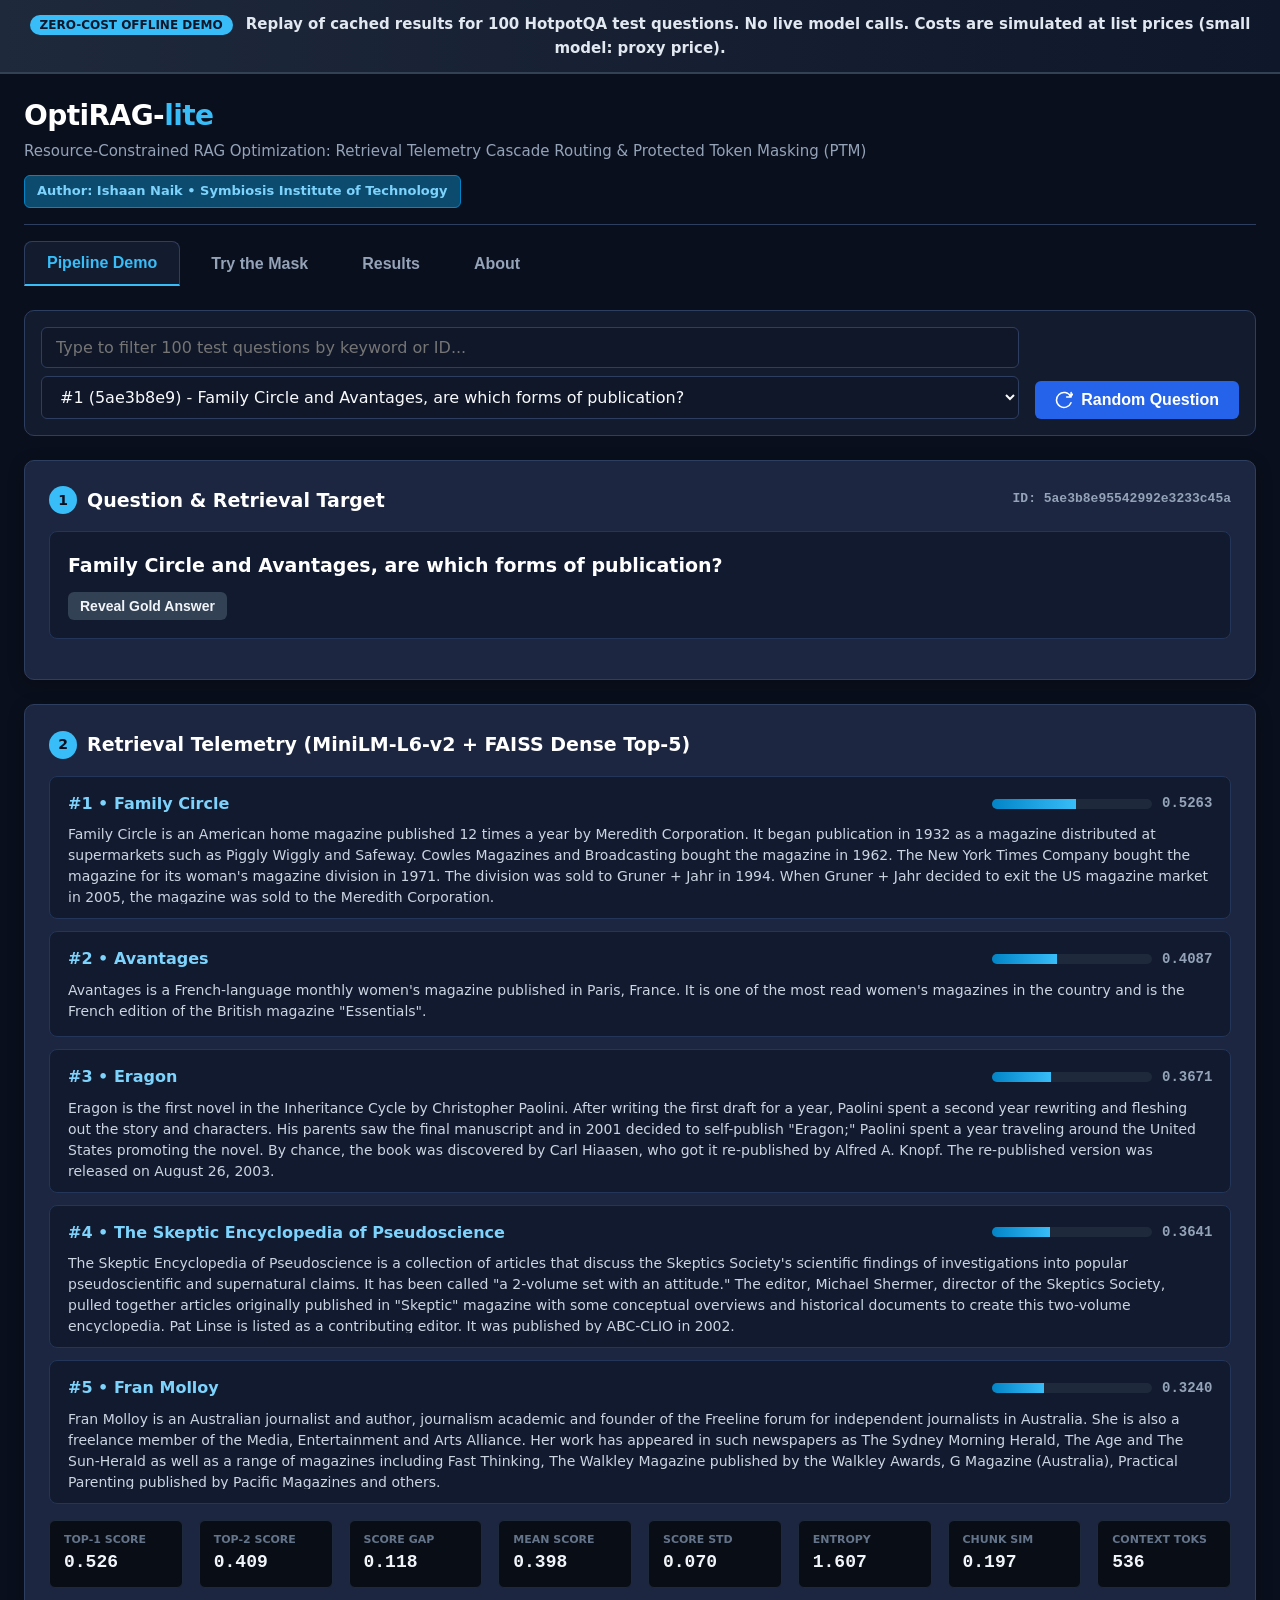
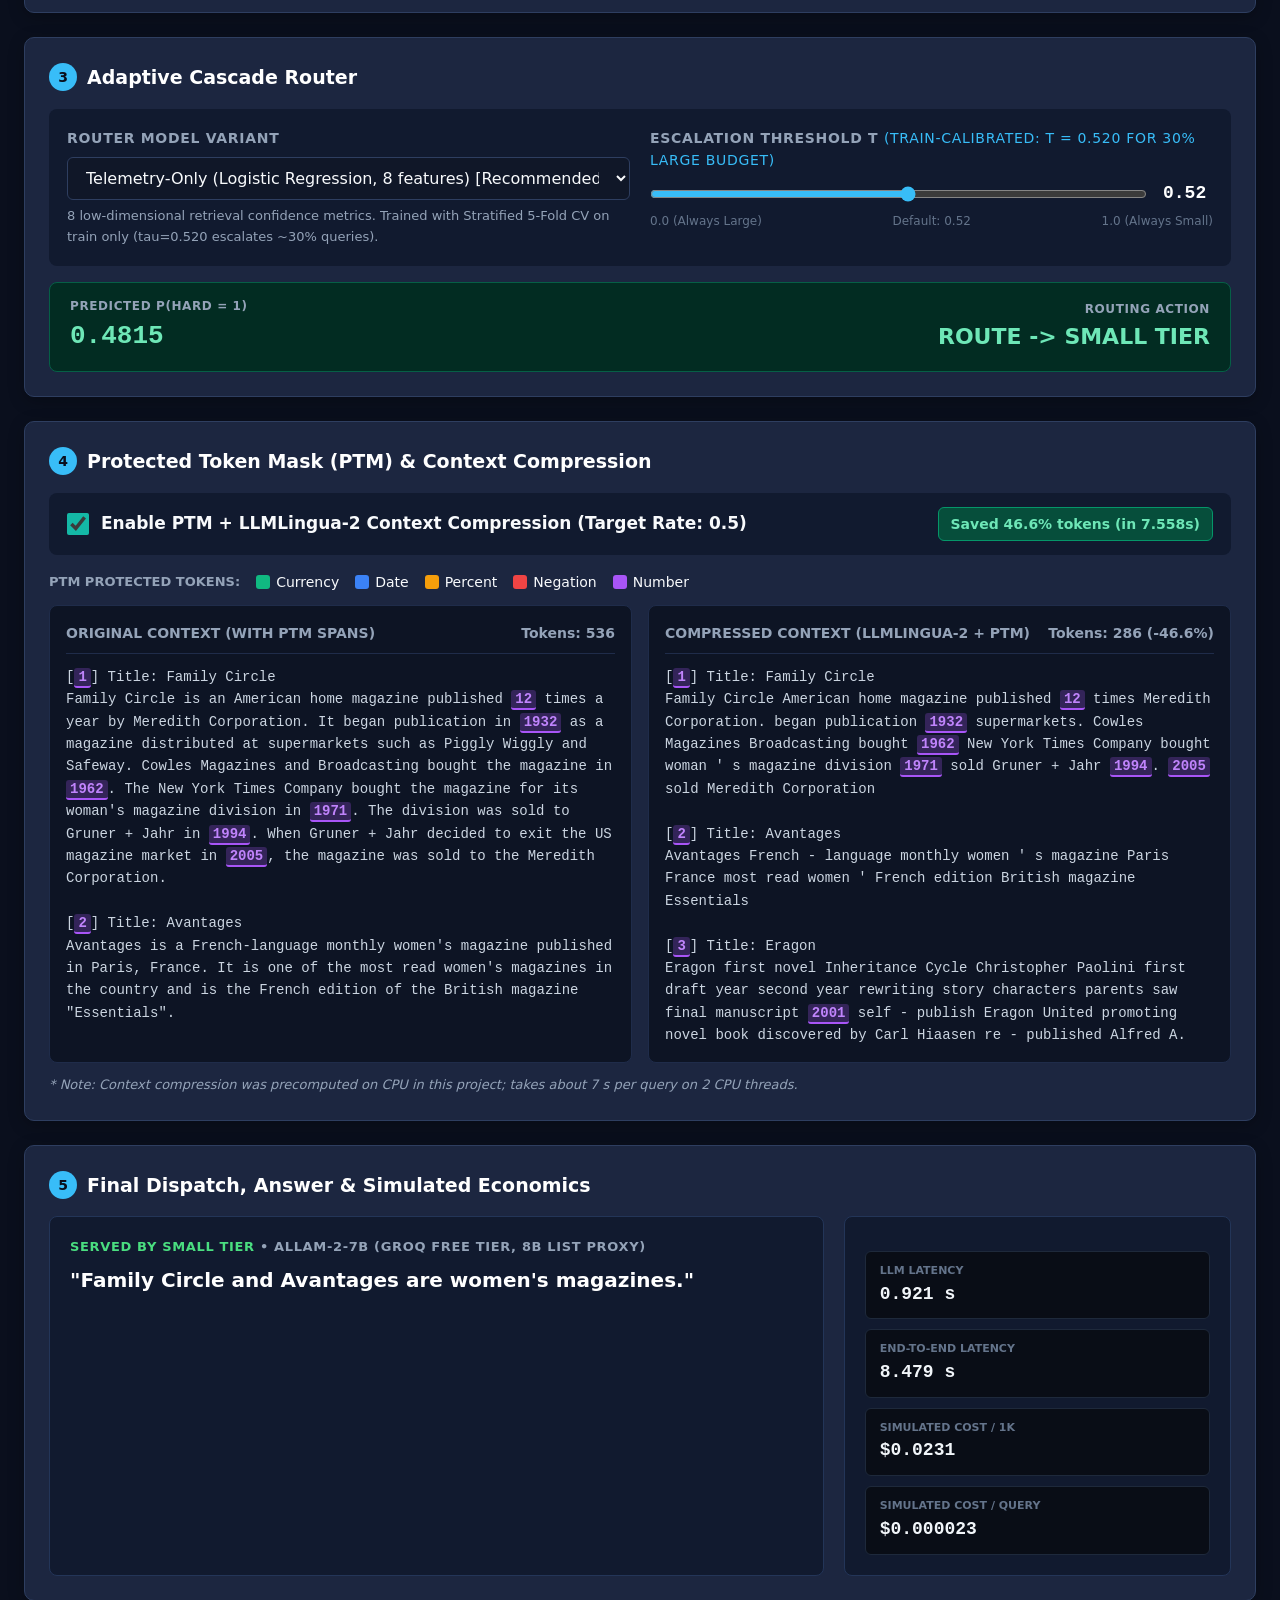
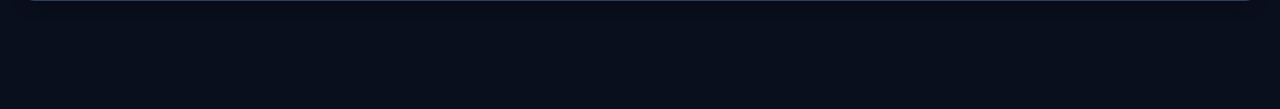
==== demo_site/index.html @ 951905be "Initial commit: OptiRAG-lite complete research pipeline and interactive web demo" ====
<!DOCTYPE html>
<html lang="en">
<head>
  <meta charset="UTF-8">
  <meta name="viewport" content="width=device-width, initial-scale=1.0">
  <title>OptiRAG-lite: Cost-Aware Cascade Routing & Safe Context Compression</title>
  <link rel="stylesheet" href="style.css">
</head>
<body>

  <!-- Mandatory Top Notice Banner -->
  <div class="top-banner">
    <span class="badge-pill">Zero-Cost Offline Demo</span>
    Replay of cached results for 100 HotpotQA test questions. No live model calls. Costs are simulated at list prices (small model: proxy price).
  </div>

  <!-- Header -->
  <header>
    <div class="brand-row">
      <div class="logo-group">
        <h1>OptiRAG-<span>lite</span></h1>
        <p>Resource-Constrained RAG Optimization: Retrieval Telemetry Cascade Routing & Protected Token Masking (PTM)</p>
      </div>
      <div>
        <span class="badge badge-info" style="font-size: 13px;">Author: Ishaan Naik &bull; Symbiosis Institute of Technology</span>
      </div>
    </div>

    <!-- Navigation Tabs -->
    <nav class="nav-tabs" role="tablist">
      <button class="tab-btn active" data-tab="pipeline" role="tab">Pipeline Demo</button>
      <button class="tab-btn" data-tab="mask" role="tab">Try the Mask</button>
      <button class="tab-btn" data-tab="results" role="tab">Results</button>
      <button class="tab-btn" data-tab="about" role="tab">About</button>
    </nav>
  </header>

  <!-- Main Container -->
  <main>

    <!-- ============================================================== -->
    <!-- TAB 1: PIPELINE DEMO -->
    <!-- ============================================================== -->
    <section id="tab-pipeline" class="tab-content active">

      <!-- Query Selector -->
      <div class="query-picker-row">
        <div class="search-wrap">
          <input type="text" id="querySearch" placeholder="Type to filter 100 test questions by keyword or ID..." autocomplete="off">
          <select id="querySelect" style="margin-top: 8px;">
            <option value="">Loading test questions...</option>
          </select>
        </div>
        <div style="display: flex; align-items: flex-end;">
          <button id="btnRandom" class="btn">
            <svg width="18" height="18" viewBox="0 0 24 24" fill="none" stroke="currentColor" stroke-width="2" stroke-linecap="round" stroke-linejoin="round"><path d="M21.5 2v6h-6M21.34 15.57a10 10 0 1 1-.57-8.38l5.67-5.67"/></svg>
            Random Question
          </button>
        </div>
      </div>

      <!-- Step 1: Question & Gold Answer -->
      <div class="card">
        <div class="card-title">
          <span class="step-num">1</span>
          <span>Question & Retrieval Target</span>
          <span id="qidBadge" style="margin-left: auto; font-size: 13px; font-weight: 600; color: #94a3b8; font-family: ui-monospace, monospace;"></span>
        </div>
        <div class="question-box">
          <div id="questionText" class="q-text">Loading question...</div>
          <div class="gold-reveal-area">
            <button id="btnRevealGold" class="btn btn-secondary btn-sm">Reveal Gold Answer</button>
            <div id="goldAnswerContainer" style="display: none; align-items: center; gap: 8px;">
              <span style="font-size: 14px; color: #94a3b8; font-weight: 700;">GROUND TRUTH:</span>
              <span id="goldAnswerText" class="gold-ans-tag"></span>
            </div>
          </div>
        </div>
      </div>

      <!-- Step 2: Dense Retrieval Chunks & Telemetry -->
      <div class="card">
        <div class="card-title">
          <span class="step-num">2</span>
          <span>Retrieval Telemetry (MiniLM-L6-v2 + FAISS Dense Top-5)</span>
          <span id="retrievalCoverageBadge" style="margin-left: auto; display: none;"></span>
        </div>
        <div id="chunksList" class="chunks-grid">
          <!-- Populated by JS -->
        </div>
        <div class="metric-strip" id="telemetryStrip" style="margin-top: 16px;">
          <!-- 8 Telemetry Features -->
        </div>
      </div>

      <!-- Step 3: Cascade Router Decision -->
      <div class="card">
        <div class="card-title">
          <span class="step-num">3</span>
          <span>Adaptive Cascade Router</span>
        </div>
        <div class="router-controls">
          <div class="control-group">
            <label for="routerVariantSelect">Router Model Variant</label>
            <select id="routerVariantSelect">
              <option value="telemetry_only_logistic" selected>Telemetry-Only (Logistic Regression, 8 features) [Recommended]</option>
              <option value="telemetry_only_mlp">Telemetry-Only (PyTorch MLP, 8 features)</option>
              <option value="query_only_logistic">Query-Only (Logistic Regression, 385 features)</option>
              <option value="both_logistic">Both Features (Logistic Regression, 393 features)</option>
              <option value="heuristic">Heuristic Baseline (Score &lt; 0.70 or keyword)</option>
            </select>
            <p id="variantDesc" style="font-size: 13px; color: #94a3b8; margin-top: 6px;"></p>
          </div>
          <div class="control-group" id="thresholdControlGroup">
            <label for="thresholdSlider">
              Escalation Threshold &tau; 
              <span style="font-weight: 400; color: #38bdf8;">(Train-calibrated: &tau; = 0.520 for 30% Large budget)</span>
            </label>
            <div class="slider-row">
              <input type="range" id="thresholdSlider" min="0.00" max="1.00" step="0.01" value="0.52">
              <span id="thresholdValue" class="slider-val">0.52</span>
            </div>
            <div style="display: flex; justify-content: space-between; font-size: 12px; color: #64748b; margin-top: 4px;">
              <span>0.0 (Always Large)</span>
              <span>Default: 0.52</span>
              <span>1.0 (Always Small)</span>
            </div>
          </div>
        </div>

        <div id="routerDecisionBanner" class="router-decision-box">
          <div>
            <div style="font-size: 12px; text-transform: uppercase; letter-spacing: 0.05em; color: #94a3b8;">Predicted P(hard = 1)</div>
            <div id="probHardValue" style="font-size: 26px; font-weight: 800; font-family: ui-monospace, monospace;">0.0000</div>
          </div>
          <div style="text-align: right;">
            <div style="font-size: 12px; text-transform: uppercase; letter-spacing: 0.05em; color: #94a3b8;">Routing Action</div>
            <div id="decisionText" style="font-size: 22px; font-weight: 800;">ROUTE -> SMALL TIER</div>
          </div>
        </div>
      </div>

      <!-- Step 4: PTM Context Compression -->
      <div class="card">
        <div class="card-title">
          <span class="step-num">4</span>
          <span>Protected Token Mask (PTM) & Context Compression</span>
        </div>

        <div class="compression-toggle-row">
          <label class="switch-label">
            <input type="checkbox" id="compressToggle" class="switch-input" checked>
            <span>Enable PTM + LLMLingua-2 Context Compression (Target Rate: 0.5)</span>
          </label>
          <div id="compBypassBadge" style="font-size: 14px; font-weight: 700;"></div>
        </div>

        <div class="legend-strip">
          <span style="font-weight: 700; color: #94a3b8; font-size: 13px;">PTM PROTECTED TOKENS:</span>
          <span class="legend-item"><span class="legend-color" style="background: var(--ptm-currency)"></span> Currency</span>
          <span class="legend-item"><span class="legend-color" style="background: var(--ptm-date)"></span> Date</span>
          <span class="legend-item"><span class="legend-color" style="background: var(--ptm-percent)"></span> Percent</span>
          <span class="legend-item"><span class="legend-color" style="background: var(--ptm-negation)"></span> Negation</span>
          <span class="legend-item"><span class="legend-color" style="background: var(--ptm-number)"></span> Number</span>
        </div>

        <div class="context-compare-grid">
          <div class="context-col">
            <div class="col-header">
              <span>ORIGINAL CONTEXT (WITH PTM SPANS)</span>
              <span id="origTokCount">Tokens: -</span>
            </div>
            <div id="originalContextView" class="context-text-area"></div>
          </div>
          <div class="context-col">
            <div class="col-header">
              <span>COMPRESSED CONTEXT (LLMLINGUA-2 + PTM)</span>
              <span id="compTokCount">Tokens: -</span>
            </div>
            <div id="compressedContextView" class="context-text-area"></div>
          </div>
        </div>

        <p style="font-size: 13px; color: #94a3b8; margin-top: 12px; font-style: italic;">
          * Note: Context compression was precomputed on CPU in this project; takes about 7 s per query on 2 CPU threads.
        </p>
      </div>

      <!-- Step 5: Final Dispatch, Answers & Simulated Economics -->
      <div class="card">
        <div class="card-title">
          <span class="step-num">5</span>
          <span>Final Dispatch, Answer & Simulated Economics</span>
        </div>

        <div class="outcome-grid">
          <div class="answer-card">
            <div class="answer-lead" id="activeModelLabel">Served by Small Tier (ALLaM-2-7B on Groq)</div>
            <div id="activeAnswerText" class="model-answer-text">"Loading answer..."</div>
            <div id="evalBadgeContainer" style="margin-top: 12px; display: none;">
              <!-- Correct / Incorrect badge shown after gold reveal -->
            </div>
          </div>

          <div class="answer-card" style="display: flex; flex-direction: column; justify-content: center;">
            <div class="metric-strip" style="flex-direction: column; gap: 10px;">
              <div class="metric-box">
                <div class="label">LLM Latency</div>
                <div id="valLlmLats" class="val">- s</div>
              </div>
              <div class="metric-box">
                <div class="label">End-to-End Latency</div>
                <div id="valE2eLats" class="val">- s</div>
              </div>
              <div class="metric-box">
                <div class="label">Simulated Cost / 1k</div>
                <div id="valCost1k" class="val">$ -</div>
              </div>
              <div class="metric-box">
                <div class="label">Simulated Cost / Query</div>
                <div id="valCostQuery" class="val">$ -</div>
              </div>
            </div>
          </div>
        </div>
      </div>

    </section>

    <!-- ============================================================== -->
    <!-- TAB 2: TRY THE MASK (PTM LIVE TESTER) -->
    <!-- ============================================================== -->
    <section id="tab-mask" class="tab-content">
      <div class="card">
        <div class="card-title">
          <span>Protected Token Mask (PTM) Interactive Sandbox</span>
          <span class="badge badge-info" style="margin-left: auto; font-size: 13px;">Runs 100% Client-Side JS</span>
        </div>
        <p style="color: #94a3b8; margin-bottom: 16px;">
          Type or paste any text below. The JavaScript engine (with 100% exact parity to Python <code>ptm.py</code>) instantly scans and highlights high-entropy tokens across 5 entity types.
          <strong style="color: #38bdf8;">Note: This panel runs the mask only, not the neural compressor.</strong>
        </p>

        <!-- Quick example buttons -->
        <div style="display: flex; gap: 10px; margin-bottom: 14px; flex-wrap: wrap;">
          <span style="font-size: 14px; font-weight: 700; color: #94a3b8; align-self: center;">One-Click Examples:</span>
          <button id="exBtnFinance" class="btn btn-secondary btn-sm">Financial & Negation</button>
          <button id="exBtnBio" class="btn btn-secondary btn-sm">Date-Heavy Biography</button>
          <button id="exBtnPlain" class="btn btn-secondary btn-sm">Plain Sentence (No Entities)</button>
        </div>

        <textarea id="maskInput" rows="5" placeholder="Type or paste arbitrary text here..."></textarea>

        <div class="legend-strip" style="margin-top: 16px;">
          <span style="font-weight: 700; color: #94a3b8; font-size: 14px;">LEGEND:</span>
          <span class="legend-item"><span class="legend-color" style="background: var(--ptm-currency)"></span> Currency</span>
          <span class="legend-item"><span class="legend-color" style="background: var(--ptm-date)"></span> Date</span>
          <span class="legend-item"><span class="legend-color" style="background: var(--ptm-percent)"></span> Percent</span>
          <span class="legend-item"><span class="legend-color" style="background: var(--ptm-negation)"></span> Negation</span>
          <span class="legend-item"><span class="legend-color" style="background: var(--ptm-number)"></span> Number</span>
        </div>

        <div style="margin-top: 16px;">
          <div style="font-size: 13px; font-weight: 700; color: #94a3b8; text-transform: uppercase; margin-bottom: 6px;">Live Highlighted Preview</div>
          <div id="maskHighlightPreview" class="context-text-area" style="background: #090d16; min-height: 120px; border: 1px solid #1e293b; border-radius: 6px; padding: 16px;"></div>
        </div>

        <!-- Entity Counts and Word Stats -->
        <div class="metric-strip" style="margin-top: 20px;">
          <div class="metric-box">
            <div class="label">Currency Spans</div>
            <div id="cntCurrency" class="val">0</div>
          </div>
          <div class="metric-box">
            <div class="label">Date Spans</div>
            <div id="cntDate" class="val">0</div>
          </div>
          <div class="metric-box">
            <div class="label">Percent Spans</div>
            <div id="cntPercent" class="val">0</div>
          </div>
          <div class="metric-box">
            <div class="label">Negation Spans</div>
            <div id="cntNegation" class="val">0</div>
          </div>
          <div class="metric-box">
            <div class="label">Number Spans</div>
            <div id="cntNumber" class="val">0</div>
          </div>
          <div class="metric-box" style="border-color: #38bdf8;">
            <div class="label">Words Protected</div>
            <div id="pctProtectedWords" class="val" style="color: #38bdf8;">0.0%</div>
          </div>
        </div>
      </div>
    </section>

    <!-- ============================================================== -->
    <!-- TAB 3: RESULTS & PUBLICATION FINDINGS -->
    <!-- ============================================================== -->
    <section id="tab-results" class="tab-content">
      
      <!-- Key Findings Callout -->
      <div class="findings-box">
        <h3>Three Core Empirical Findings (From Audited N=100 Test Benchmark)</h3>
        <ul>
          <li>
            <strong>1. PTM Preserves Critical Facts Through Compression:</strong> Numbers, negations, and percentages achieved 100.0% survival (1,667/1,667 numbers, 69/69 negations, 6/6 percents). Dates and currency achieved 99.7% and 85.7% exact span survival, and <strong>100.0% word/digit-level survival</strong> after punctuation normalization (0 constituent words dropped across all 120 missed date spans).
          </li>
          <li>
            <strong>2. Retrieval Completeness Dominates Accuracy:</strong> When all gold paragraphs were retrieved in the top-5 (49% of test queries), Large tier accuracy reached <strong>85.71% [75.51, 93.93]</strong> and Small reached <strong>57.14% [42.86, 71.43]</strong>. When retrieval missed at least one gold paragraph (51% of test), Large accuracy collapsed to <strong>11.76% [3.92, 21.57]</strong> and Small to <strong>19.61% [9.80, 31.37]</strong>.
          </li>
          <li>
            <strong>3. Cascade Routing & Latency Limits:</strong> At N=100 test queries, learned routers did not statistically significantly beat cost-matched random routing (paired 95% CIs span zero). Context compression on CPU adds ~6.87s latency overhead, making it a <strong>token (~40%) and cost (~36%) optimization</strong>, rather than a wall-clock latency saving on free-tier APIs.
          </li>
        </ul>
      </div>

      <!-- Audited Benchmark Summary Table -->
      <div class="card">
        <div class="card-title">
          <span>Full Pipeline Benchmark Table (Audited summary_v4.csv)</span>
        </div>
        <div class="table-wrap">
          <table id="benchmarkTable">
            <thead>
              <tr>
                <th>System</th>
                <th>Threshold Method</th>
                <th>&tau;</th>
                <th>Large %</th>
                <th>Accuracy [95% CI]</th>
                <th>Mean F1</th>
                <th>Simulated Cost / 1k</th>
                <th>LLM Latency</th>
                <th>End-to-End Latency</th>
              </tr>
            </thead>
            <tbody>
              <!-- Filled from summary.json -->
            </tbody>
          </table>
        </div>
      </div>

      <!-- Pricing Disclosure Table -->
      <div class="card">
        <div class="card-title">
          <span>Simulated Pricing Model Disclosures</span>
        </div>
        <p style="color: #94a3b8; font-size: 15px; margin-bottom: 14px;">
          OptiRAG-lite was built with strictly $0 actual spend using free-tier API quotas. Pricing reported below reflects standard developer list prices used solely to model production economics.
        </p>
        <div class="table-wrap">
          <table>
            <thead>
              <tr>
                <th>Tier</th>
                <th>Model</th>
                <th>Billed Spend</th>
                <th>Simulated Prompt / 1M</th>
                <th>Simulated Completion / 1M</th>
                <th>Pricing Disclosure Label</th>
              </tr>
            </thead>
            <tbody>
              <tr>
                <td><strong>Small Tier</strong></td>
                <td>ALLaM-2-7B (Groq)</td>
                <td><span class="badge badge-success">$0.00 (Free Tier)</span></td>
                <td>$0.05</td>
                <td>$0.08</td>
                <td><span class="badge badge-info">small-model price is a proxy (8B list proxy)</span></td>
              </tr>
              <tr>
                <td><strong>Large Tier</strong></td>
                <td>Gemini 3.5 Flash-Lite (AI Studio)</td>
                <td><span class="badge badge-success">$0.00 (Free Tier)</span></td>
                <td>$0.30</td>
                <td>$2.50</td>
                <td><span class="badge badge-info">simulated list price, not billed</span></td>
              </tr>
            </tbody>
          </table>
        </div>
      </div>

      <!-- Three Figures Grid -->
      <div class="figures-grid">
        <div class="figure-card">
          <img src="assets/retrieval_accuracy_v3.png" alt="Retrieval completeness impact on accuracy" loading="lazy">
          <div class="caption">
            <strong>Figure 1: Accuracy depends heavily on retrieval completeness.</strong> Large tier accuracy is 85.7% with complete retrieval but drops to 11.8% when any gold paragraph is missing (N=100 test).
          </div>
        </div>

        <div class="figure-card">
          <img src="assets/ptm_survival_v4.png" alt="PTM Entity survival rates" loading="lazy">
          <div class="caption">
            <strong>Figure 2: Protected entity survival across compression modes.</strong> PTM preserves 100% of numbers, negations, and percentages, and achieves 100% word-level preservation for dates and currency after punctuation normalization.
          </div>
        </div>

        <div class="figure-card">
          <img src="assets/pareto_v4.png" alt="Accuracy and End-to-end latency vs simulated cost" loading="lazy">
          <div class="caption">
            <strong>Figure 3: Accuracy and end-to-end latency vs. simulated cost trade-offs.</strong> Routers achieve 41-44% accuracy at 40-50% lower cost, while PTM adds ~6.87s CPU latency overhead to reduce token costs by ~36%.
          </div>
        </div>
      </div>

    </section>

    <!-- ============================================================== -->
    <!-- TAB 4: ABOUT -->
    <!-- ============================================================== -->
    <section id="tab-about" class="tab-content">
      <div class="card">
        <div class="card-title">About OptiRAG-lite</div>
        <p style="color: #cbd5e1; margin-bottom: 16px;">
          <strong>OptiRAG-lite</strong> is an end-to-end empirical research project designed to explore cost-accuracy-latency trade-offs in Retrieval-Augmented Generation (RAG) pipelines under strict zero-budget constraints ($0 actual project spend).
        </p>

        <h3 style="color: #38bdf8; font-size: 18px; margin-top: 20px; margin-bottom: 10px;">Pipeline Architecture</h3>
        <p style="color: #cbd5e1; margin-bottom: 12px;">
          The system integrates three core optimization stages:
        </p>
        <ol style="padding-left: 24px; color: #cbd5e1; margin-bottom: 16px;">
          <li style="margin-bottom: 8px;"><strong>Dense Retrieval & Telemetry Extraction:</strong> Encodes passages with <code>sentence-transformers/all-MiniLM-L6-v2</code> and queries a flat FAISS index over HotpotQA passages. Computes 8 low-dimensional retrieval confidence metrics (top-1 score, score gap, entropy, chunk similarity, token volume).</li>
          <li style="margin-bottom: 8px;"><strong>Confidence-Based Cascade Routing:</strong> Evaluates query difficulty using train-calibrated classifiers. Queries likely to be answered correctly by the small tier stay with the small model; challenging multi-hop queries escalate to the large tier.</li>
          <li style="margin-bottom: 8px;"><strong>Protected Token Mask (PTM) Context Compression:</strong> Uses <code>microsoft/llmlingua-2-bert-base-multilingual-cased-meetingbank</code> to prune 40-50% of peripheral tokens while enforcing hard regex retention of high-entropy entities (dates, currency, negations, numbers).</li>
        </ol>

        <h3 style="color: #38bdf8; font-size: 18px; margin-top: 20px; margin-bottom: 10px;">Models & Quotas</h3>
        <ul style="padding-left: 24px; color: #cbd5e1; margin-bottom: 16px;">
          <li style="margin-bottom: 6px;"><strong>Small Tier:</strong> <code>allam-2-7b</code> via Groq Cloud free tier (30 RPM, 6,000 TPM limit). Cost modeled via an 8B-class list price proxy ($0.05 / $0.08 per 1M tokens).</li>
          <li style="margin-bottom: 6px;"><strong>Large Tier:</strong> <code>gemini-3.5-flash-lite</code> via Google AI Studio free tier (15 RPM, 250,000 TPM, provisional 500 RPD). Modeled at official list rates ($0.30 / $2.50 per 1M tokens).</li>
          <li style="margin-bottom: 6px;"><strong>Embedding:</strong> <code>all-MiniLM-L6-v2</code> (384-dimensional dense vectors, local CPU).</li>
          <li style="margin-bottom: 6px;"><strong>Compression:</strong> LLMLingua-2 BERT-base (local CPU, 2 threads).</li>
        </ul>

        <h3 style="color: #38bdf8; font-size: 18px; margin-top: 20px; margin-bottom: 10px;">Project Limitations</h3>
        <ul style="padding-left: 24px; color: #cbd5e1; margin-bottom: 16px;">
          <li style="margin-bottom: 6px;"><strong>Sample Size:</strong> 200 train queries and 100 test queries. With N=100 test queries, 95% bootstrap confidence intervals span approximately &plusmn;9 percentage points.</li>
          <li style="margin-bottom: 6px;"><strong>Small Model Capacity:</strong> ALLaM-2-7B is primarily optimized for Arabic-English tasks and achieves 38.0% accuracy on multi-hop HotpotQA English questions.</li>
          <li style="margin-bottom: 6px;"><strong>Simulated Costs:</strong> All pricing is simulated based on vendor list price sheets; zero actual currency was billed.</li>
          <li style="margin-bottom: 6px;"><strong>Static Replay:</strong> This web demonstration replays precomputed, cryptographically verified cached inference traces without executing live network requests.</li>
        </ul>

        <h3 style="color: #38bdf8; font-size: 18px; margin-top: 20px; margin-bottom: 10px;">Attribution & Academic Integrity</h3>
        <p style="color: #cbd5e1; margin-bottom: 8px;">
          <strong>Author:</strong> Ishaan Naik, Symbiosis Institute of Technology.
        </p>
        <p style="color: #cbd5e1;">
          <strong>Dataset Attribution:</strong> Built using the HotpotQA dataset (<a href="https://hotpotqa.github.io/" target="_blank" rel="noopener" style="color: #38bdf8;">Yang et al., 2018</a>), licensed under <a href="https://creativecommons.org/licenses/by-sa/4.0/" target="_blank" rel="noopener" style="color: #38bdf8;">CC BY-SA 4.0</a>. Passage contents derive from Wikipedia under CC BY-SA licenses.
        </p>
      </div>
    </section>

  </main>

  <script src="ptm.js"></script>
  <script src="app.js"></script>
</body>
</html>
---- demo_site/style.css ----
/* OptiRAG-lite Demo Site Stylesheet - High-contrast, projector-ready, 0 dependencies */
:root {
  --bg-primary: #0a0f1d;
  --bg-secondary: #131b2e;
  --bg-card: #1c2640;
  --bg-input: #101728;
  --border-color: #2e3e60;
  --border-focus: #38bdf8;
  --text-main: #f8fafc;
  --text-muted: #94a3b8;
  --text-dim: #64748b;
  --accent-blue: #38bdf8;
  --accent-teal: #14b8a6;
  --accent-gold: #fbbf24;
  --accent-green: #22c55e;
  --accent-red: #ef4444;
  --accent-purple: #c084fc;
  
  /* PTM Entity Colors */
  --ptm-currency: #10b981;
  --ptm-date: #3b82f6;
  --ptm-percent: #f59e0b;
  --ptm-negation: #ef4444;
  --ptm-number: #a855f7;
}

* {
  box-sizing: border-box;
  margin: 0;
  padding: 0;
}

body {
  font-family: system-ui, -apple-system, "Segoe UI", Roboto, Helvetica, Arial, sans-serif;
  font-size: 16px;
  line-height: 1.6;
  background-color: var(--bg-primary);
  color: var(--text-main);
  -webkit-font-smoothing: antialiased;
  padding-bottom: 60px;
}

/* Banner */
.top-banner {
  background: linear-gradient(90deg, #1e293b 0%, #0f172a 100%);
  border-bottom: 2px solid #334155;
  padding: 12px 24px;
  text-align: center;
  font-size: 15px;
  font-weight: 600;
  color: #e2e8f0;
}

.top-banner .badge-pill {
  background: #38bdf8;
  color: #0f172a;
  padding: 3px 10px;
  border-radius: 9999px;
  font-size: 12px;
  font-weight: 800;
  margin-right: 8px;
  text-transform: uppercase;
}

/* Header & Tabs */
header {
  max-width: 1300px;
  margin: 20px auto 0 auto;
  padding: 0 24px;
}

.brand-row {
  display: flex;
  justify-content: space-between;
  align-items: flex-end;
  border-bottom: 1px solid var(--border-color);
  padding-bottom: 16px;
  flex-wrap: wrap;
  gap: 12px;
}

.logo-group h1 {
  font-size: 28px;
  font-weight: 800;
  letter-spacing: -0.02em;
  color: #ffffff;
}

.logo-group h1 span {
  color: var(--accent-blue);
}

.logo-group p {
  color: var(--text-muted);
  font-size: 15px;
}

.nav-tabs {
  display: flex;
  gap: 8px;
  margin-top: 16px;
}

.tab-btn {
  background: transparent;
  color: var(--text-muted);
  border: 1px solid transparent;
  border-bottom: none;
  border-radius: 8px 8px 0 0;
  padding: 12px 22px;
  font-size: 16px;
  font-weight: 700;
  cursor: pointer;
  transition: all 0.15s ease;
}

.tab-btn:hover {
  color: #ffffff;
  background: var(--bg-secondary);
}

.tab-btn.active {
  color: var(--accent-blue);
  background: var(--bg-secondary);
  border-color: var(--border-color);
  border-bottom: 2px solid var(--accent-blue);
}

/* Main Container */
main {
  max-width: 1300px;
  margin: 0 auto;
  padding: 24px;
}

.tab-content {
  display: none;
}

.tab-content.active {
  display: block;
}

/* Cards & Layout */
.card {
  background: var(--bg-card);
  border: 1px solid var(--border-color);
  border-radius: 10px;
  padding: 24px;
  margin-bottom: 24px;
  box-shadow: 0 4px 16px rgba(0, 0, 0, 0.25);
}

.card-title {
  font-size: 19px;
  font-weight: 700;
  color: #ffffff;
  margin-bottom: 16px;
  display: flex;
  align-items: center;
  gap: 10px;
}

.step-num {
  display: inline-flex;
  align-items: center;
  justify-content: center;
  width: 28px;
  height: 28px;
  border-radius: 50%;
  background: var(--accent-blue);
  color: #0a0f1d;
  font-size: 14px;
  font-weight: 900;
}

/* Controls & Query Selector */
.query-picker-row {
  display: grid;
  grid-template-columns: 1fr auto;
  gap: 16px;
  margin-bottom: 24px;
  background: var(--bg-secondary);
  padding: 16px;
  border-radius: 10px;
  border: 1px solid var(--border-color);
}

.search-wrap {
  position: relative;
}

input[type="text"], select, textarea {
  width: 100%;
  background: var(--bg-input);
  border: 1px solid var(--border-color);
  color: var(--text-main);
  padding: 10px 14px;
  border-radius: 6px;
  font-size: 16px;
  outline: none;
  font-family: inherit;
}

input[type="text"]:focus, select:focus, textarea:focus {
  border-color: var(--border-focus);
}

.btn {
  background: #2563eb;
  color: #ffffff;
  border: none;
  border-radius: 6px;
  padding: 10px 20px;
  font-size: 16px;
  font-weight: 700;
  cursor: pointer;
  display: inline-flex;
  align-items: center;
  gap: 8px;
  transition: background 0.15s ease;
}

.btn:hover {
  background: #1d4ed8;
}

.btn-secondary {
  background: #334155;
  color: #f1f5f9;
}

.btn-secondary:hover {
  background: #475569;
}

.btn-sm {
  padding: 6px 12px;
  font-size: 14px;
}

/* Question Banner */
.question-box {
  background: #111a2f;
  border: 1px solid #233558;
  border-radius: 8px;
  padding: 18px;
  margin-bottom: 16px;
}

.q-text {
  font-size: 19px;
  font-weight: 600;
  color: #ffffff;
  margin-bottom: 12px;
}

.gold-reveal-area {
  display: flex;
  align-items: center;
  gap: 14px;
  flex-wrap: wrap;
}

.gold-ans-tag {
  background: #064e3b;
  color: #a7f3d0;
  border: 1px solid #059669;
  padding: 6px 14px;
  border-radius: 6px;
  font-size: 16px;
  font-weight: 700;
}

/* Retrieval Chunks */
.chunks-grid {
  display: flex;
  flex-direction: column;
  gap: 12px;
}

.chunk-card {
  background: #111a2f;
  border: 1px solid #233558;
  border-radius: 8px;
  padding: 14px 18px;
}

.chunk-header {
  display: flex;
  justify-content: space-between;
  align-items: center;
  margin-bottom: 8px;
  flex-wrap: wrap;
  gap: 8px;
}

.chunk-title {
  font-weight: 700;
  color: #7dd3fc;
  font-size: 16px;
}

.score-bar-wrap {
  display: flex;
  align-items: center;
  gap: 10px;
  min-width: 220px;
}

.score-bar-bg {
  flex: 1;
  height: 10px;
  background: #1e293b;
  border-radius: 5px;
  overflow: hidden;
}

.score-bar-fill {
  height: 100%;
  background: linear-gradient(90deg, #0284c7, #38bdf8);
}

.score-val {
  font-size: 14px;
  font-family: ui-monospace, monospace;
  font-weight: 700;
  color: #94a3b8;
  width: 50px;
  text-align: right;
}

.chunk-snippet {
  font-size: 14px;
  color: #cbd5e1;
  max-height: 80px;
  overflow-y: auto;
  line-height: 1.5;
}

/* Router Interactive Section */
.router-controls {
  display: grid;
  grid-template-columns: 1fr 1fr;
  gap: 20px;
  background: #111a2f;
  padding: 18px;
  border-radius: 8px;
  margin-bottom: 16px;
}

@media (max-width: 800px) {
  .router-controls {
    grid-template-columns: 1fr;
  }
}

.control-group label {
  display: block;
  font-size: 14px;
  font-weight: 700;
  text-transform: uppercase;
  letter-spacing: 0.05em;
  color: var(--text-muted);
  margin-bottom: 8px;
}

.slider-row {
  display: flex;
  align-items: center;
  gap: 16px;
}

input[type="range"] {
  flex: 1;
  accent-color: var(--accent-blue);
  cursor: pointer;
}

.slider-val {
  font-size: 18px;
  font-weight: 800;
  font-family: ui-monospace, monospace;
  color: #ffffff;
  min-width: 50px;
}

.router-decision-box {
  display: flex;
  align-items: center;
  justify-content: space-between;
  padding: 14px 20px;
  border-radius: 8px;
  margin-top: 14px;
  font-weight: 700;
  border: 1px solid transparent;
}

.decision-escalate {
  background: #450a0a;
  border-color: #991b1b;
  color: #fca5a5;
}

.decision-stay-small {
  background: #022c22;
  border-color: #065f46;
  color: #6ee7b7;
}

/* Side by side compression comparison */
.compression-toggle-row {
  display: flex;
  justify-content: space-between;
  align-items: center;
  background: #111a2f;
  padding: 14px 18px;
  border-radius: 8px;
  margin-bottom: 16px;
}

.switch-label {
  display: inline-flex;
  align-items: center;
  gap: 12px;
  font-size: 17px;
  font-weight: 700;
  cursor: pointer;
}

.switch-input {
  width: 22px;
  height: 22px;
  accent-color: var(--accent-teal);
  cursor: pointer;
}

.context-compare-grid {
  display: grid;
  grid-template-columns: 1fr 1fr;
  gap: 16px;
}

@media (max-width: 900px) {
  .context-compare-grid {
    grid-template-columns: 1fr;
  }
}

.context-col {
  background: #0d1424;
  border: 1px solid #1f2c4a;
  border-radius: 8px;
  padding: 16px;
}

.col-header {
  display: flex;
  justify-content: space-between;
  font-size: 14px;
  font-weight: 700;
  color: var(--text-muted);
  border-bottom: 1px solid #1f2c4a;
  padding-bottom: 8px;
  margin-bottom: 12px;
}

.context-text-area {
  font-family: ui-monospace, SFMono-Regular, Menlo, monospace;
  font-size: 14px;
  line-height: 1.6;
  max-height: 380px;
  overflow-y: auto;
  white-space: pre-wrap;
  color: #cbd5e1;
}

/* Highlight tags inside text */
.ptm-span {
  padding: 1px 4px;
  border-radius: 3px;
  font-weight: 700;
}
.ptm-currency { background: rgba(16, 185, 129, 0.25); color: #34d399; border-bottom: 2px solid var(--ptm-currency); }
.ptm-date { background: rgba(59, 130, 246, 0.25); color: #60a5fa; border-bottom: 2px solid var(--ptm-date); }
.ptm-percent { background: rgba(245, 158, 11, 0.25); color: #fbbf24; border-bottom: 2px solid var(--ptm-percent); }
.ptm-negation { background: rgba(239, 68, 68, 0.25); color: #f87171; border-bottom: 2px solid var(--ptm-negation); }
.ptm-number { background: rgba(168, 85, 247, 0.25); color: #c084fc; border-bottom: 2px solid var(--ptm-number); }

/* Final Answer & Telemetry Outcome */
.outcome-grid {
  display: grid;
  grid-template-columns: 2fr 1fr;
  gap: 20px;
}

@media (max-width: 900px) {
  .outcome-grid {
    grid-template-columns: 1fr;
  }
}

.answer-card {
  background: #111a2f;
  border: 1px solid #233558;
  border-radius: 8px;
  padding: 20px;
}

.answer-lead {
  font-size: 13px;
  font-weight: 700;
  text-transform: uppercase;
  letter-spacing: 0.05em;
  color: var(--text-muted);
  margin-bottom: 6px;
}

.model-answer-text {
  font-size: 20px;
  font-weight: 700;
  color: #ffffff;
  margin-bottom: 16px;
}

.badge {
  display: inline-block;
  padding: 5px 12px;
  border-radius: 6px;
  font-weight: 700;
  font-size: 14px;
}

.badge-success { background: #064e3b; color: #6ee7b7; border: 1px solid #059669; }
.badge-danger { background: #450a0a; color: #fca5a5; border: 1px solid #991b1b; }
.badge-info { background: #0c4a6e; color: #7dd3fc; border: 1px solid #0284c7; }

.metric-strip {
  display: flex;
  gap: 16px;
  flex-wrap: wrap;
  margin-top: 14px;
}

.metric-box {
  background: #090d16;
  border: 1px solid #1e293b;
  border-radius: 6px;
  padding: 10px 14px;
  flex: 1;
  min-width: 120px;
}

.metric-box .label {
  font-size: 11px;
  text-transform: uppercase;
  color: var(--text-dim);
  font-weight: 700;
}

.metric-box .val {
  font-size: 18px;
  font-weight: 800;
  color: #f1f5f9;
  font-family: ui-monospace, monospace;
}

/* Legend */
.legend-strip {
  display: flex;
  gap: 16px;
  flex-wrap: wrap;
  margin: 12px 0;
  font-size: 14px;
  align-items: center;
}

.legend-item {
  display: inline-flex;
  align-items: center;
  gap: 6px;
}

.legend-color {
  width: 14px;
  height: 14px;
  border-radius: 3px;
}

/* Tables */
.table-wrap {
  overflow-x: auto;
  margin-top: 16px;
}

table {
  width: 100%;
  border-collapse: collapse;
  font-size: 15px;
}

th, td {
  padding: 12px 14px;
  text-align: left;
  border-bottom: 1px solid var(--border-color);
}

th {
  background: #111a2f;
  color: #94a3b8;
  font-weight: 700;
  text-transform: uppercase;
  font-size: 12px;
  letter-spacing: 0.05em;
}

tr:hover td {
  background: rgba(56, 189, 248, 0.04);
}

/* Results Tab Figures */
.figures-grid {
  display: grid;
  grid-template-columns: 1fr;
  gap: 32px;
  margin-top: 24px;
}

.figure-card {
  background: var(--bg-card);
  border: 1px solid var(--border-color);
  border-radius: 10px;
  padding: 20px;
}

.figure-card img {
  width: 100%;
  height: auto;
  border-radius: 6px;
  background: #000;
  border: 1px solid #334155;
  display: block;
}

.caption {
  font-size: 15px;
  color: #cbd5e1;
  margin-top: 12px;
  line-height: 1.5;
}

/* Findings callout */
.findings-box {
  background: #0d1a33;
  border-left: 4px solid var(--accent-blue);
  padding: 18px 22px;
  border-radius: 0 8px 8px 0;
  margin: 20px 0;
}

.findings-box h3 {
  font-size: 17px;
  color: var(--accent-blue);
  margin-bottom: 8px;
}

.findings-box ul {
  padding-left: 20px;
  color: #e2e8f0;
}

.findings-box li {
  margin-bottom: 8px;
}
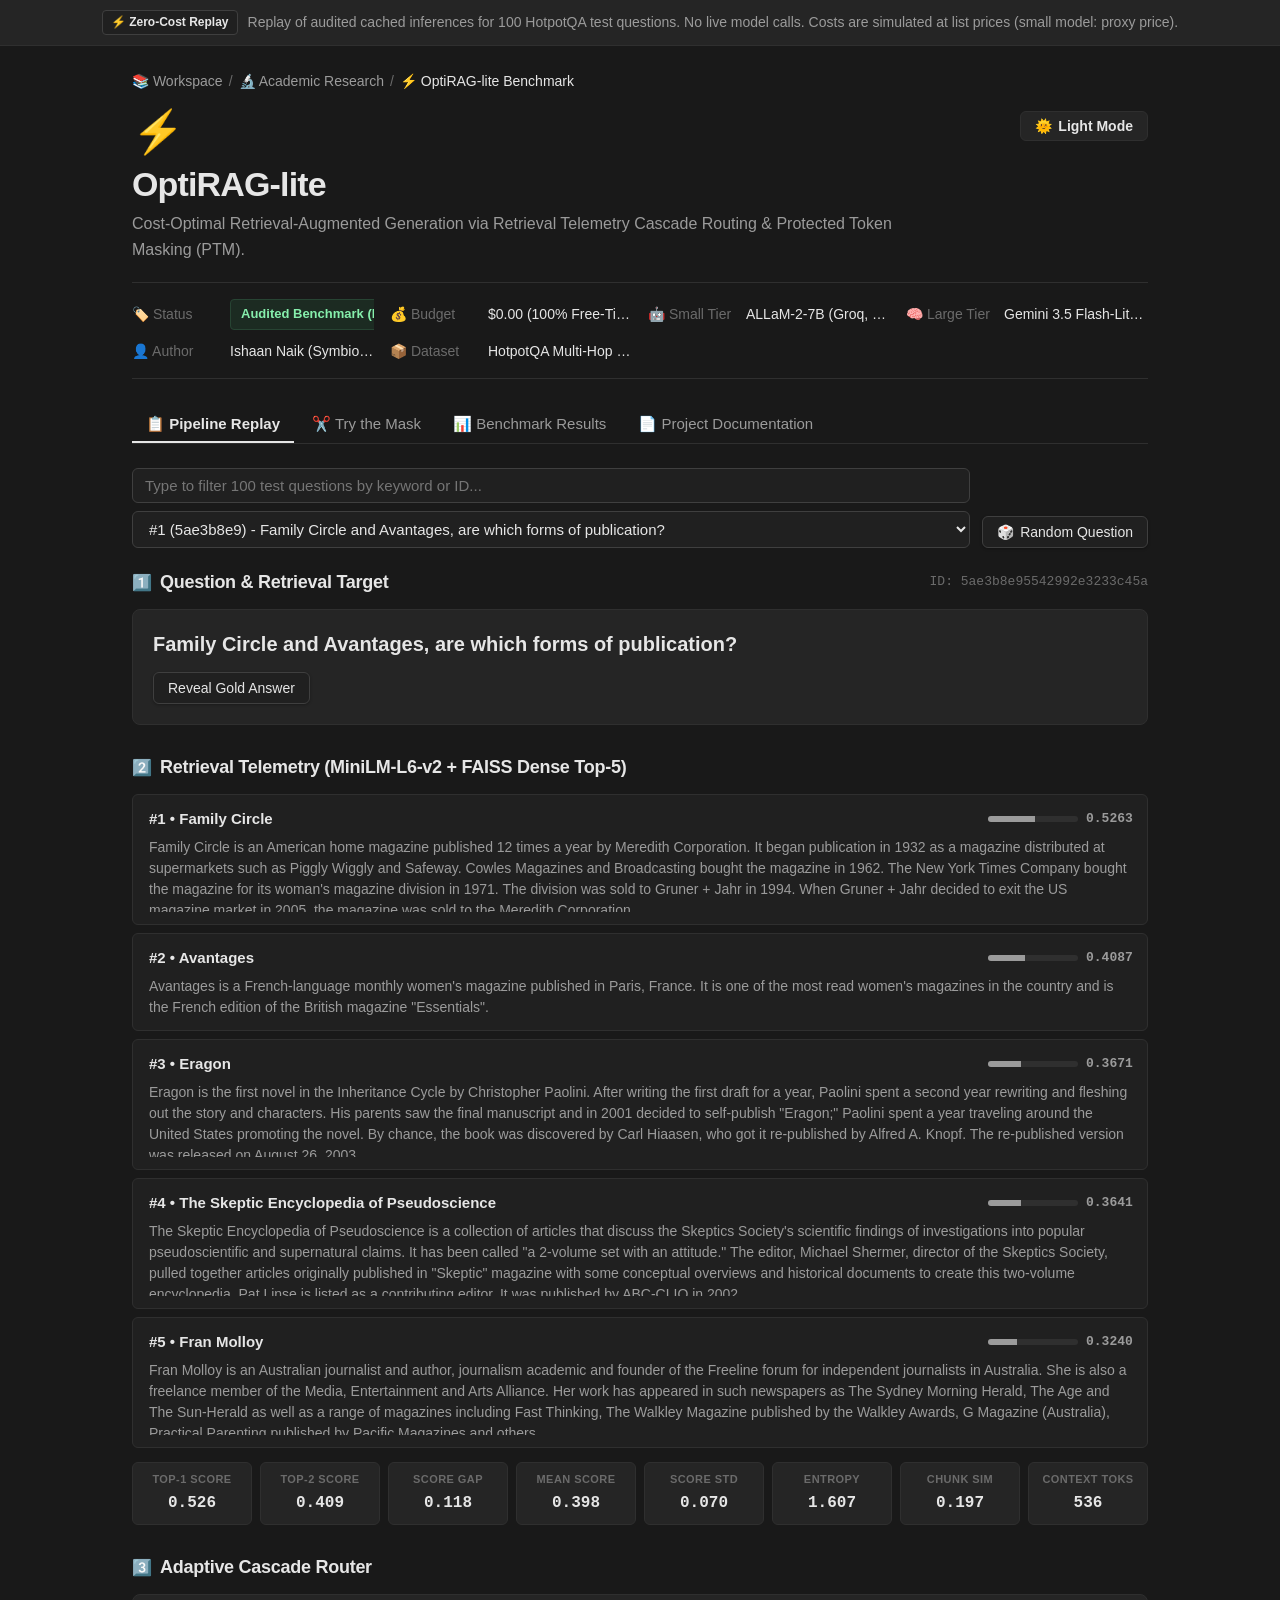
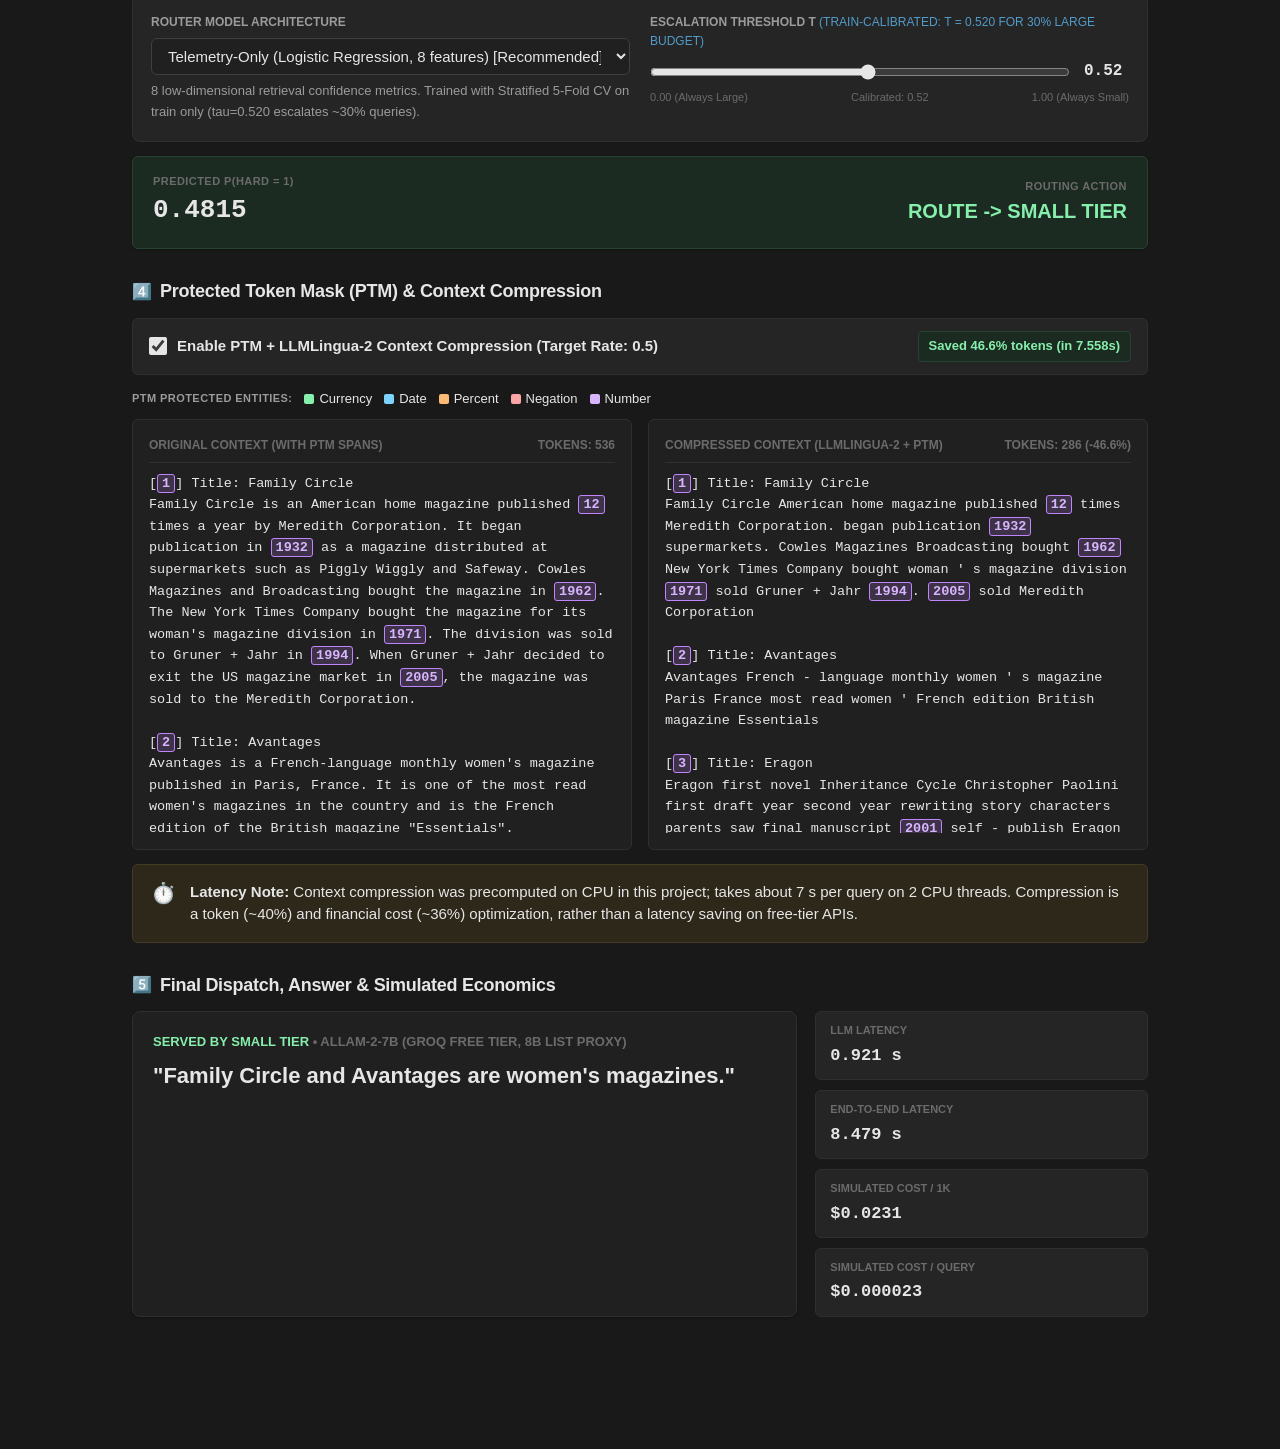
==== commit 4d01c938: "style: redesign web demo with Notion design philosophy (light/dark mode, tactile callouts, database " ====
--- a/demo_site/index.html
+++ b/demo_site/index.html
@@ -1,107 +1,149 @@
 <!DOCTYPE html>
-<html lang="en">
+<html lang="en" data-theme="dark">
 <head>
   <meta charset="UTF-8">
   <meta name="viewport" content="width=device-width, initial-scale=1.0">
-  <title>OptiRAG-lite: Cost-Aware Cascade Routing & Safe Context Compression</title>
+  <title>OptiRAG-lite &bull; Cost-Aware RAG Optimization &amp; PTM Compression</title>
   <link rel="stylesheet" href="style.css">
 </head>
 <body>
 
-  <!-- Mandatory Top Notice Banner -->
-  <div class="top-banner">
-    <span class="badge-pill">Zero-Cost Offline Demo</span>
-    Replay of cached results for 100 HotpotQA test questions. No live model calls. Costs are simulated at list prices (small model: proxy price).
+  <!-- Notion Pinned Top Notice Banner -->
+  <div class="notion-banner">
+    <span class="notion-pill">⚡ Zero-Cost Replay</span>
+    <span>Replay of audited cached inferences for 100 HotpotQA test questions. No live model calls. Costs are simulated at list prices (small model: proxy price).</span>
   </div>
 
-  <!-- Header -->
-  <header>
-    <div class="brand-row">
-      <div class="logo-group">
-        <h1>OptiRAG-<span>lite</span></h1>
-        <p>Resource-Constrained RAG Optimization: Retrieval Telemetry Cascade Routing & Protected Token Masking (PTM)</p>
-      </div>
+  <div class="notion-layout">
+    <!-- Breadcrumb Navigation -->
+    <div class="breadcrumbs">
+      <span>📚 Workspace</span>
+      <span class="sep">/</span>
+      <span>🔬 Academic Research</span>
+      <span class="sep">/</span>
+      <span style="color: var(--text-primary); font-weight: 500;">⚡ OptiRAG-lite Benchmark</span>
+    </div>
+
+    <!-- Page Header -->
+    <div class="page-title-row">
       <div>
-        <span class="badge badge-info" style="font-size: 13px;">Author: Ishaan Naik &bull; Symbiosis Institute of Technology</span>
+        <span class="page-icon">⚡</span>
+        <h1 class="page-title">OptiRAG-lite</h1>
+        <p class="page-desc">
+          Cost-Optimal Retrieval-Augmented Generation via Retrieval Telemetry Cascade Routing &amp; Protected Token Masking (PTM).
+        </p>
+      </div>
+      <div>
+        <button id="btnThemeToggle" class="theme-toggle-btn" title="Toggle Light/Dark Theme">
+          <span id="themeIcon">🌞</span>
+          <span id="themeLabel">Light Mode</span>
+        </button>
       </div>
     </div>
 
-    <!-- Navigation Tabs -->
-    <nav class="nav-tabs" role="tablist">
-      <button class="tab-btn active" data-tab="pipeline" role="tab">Pipeline Demo</button>
-      <button class="tab-btn" data-tab="mask" role="tab">Try the Mask</button>
-      <button class="tab-btn" data-tab="results" role="tab">Results</button>
-      <button class="tab-btn" data-tab="about" role="tab">About</button>
-    </nav>
-  </header>
-
-  <!-- Main Container -->
-  <main>
-
-    <!-- ============================================================== -->
-    <!-- TAB 1: PIPELINE DEMO -->
+    <!-- Notion Database Properties Header -->
+    <div class="notion-properties">
+      <div class="prop-item">
+        <span class="prop-key">🏷️ Status</span>
+        <span class="prop-val"><span class="badge-notion success">Audited Benchmark (N=100)</span></span>
+      </div>
+      <div class="prop-item">
+        <span class="prop-key">💰 Budget</span>
+        <span class="prop-val">$0.00 (100% Free-Tier APIs)</span>
+      </div>
+      <div class="prop-item">
+        <span class="prop-key">🤖 Small Tier</span>
+        <span class="prop-val">ALLaM-2-7B (Groq, 8B proxy)</span>
+      </div>
+      <div class="prop-item">
+        <span class="prop-key">🧠 Large Tier</span>
+        <span class="prop-val">Gemini 3.5 Flash-Lite (Google AI Studio)</span>
+      </div>
+      <div class="prop-item">
+        <span class="prop-key">👤 Author</span>
+        <span class="prop-val">Ishaan Naik (Symbiosis Inst. of Tech)</span>
+      </div>
+      <div class="prop-item">
+        <span class="prop-key">📦 Dataset</span>
+        <span class="prop-val">HotpotQA Multi-Hop (CC BY-SA 4.0)</span>
+      </div>
+    </div>
+
+    <!-- Notion Database Views Bar (Navigation Tabs) -->
+    <div class="notion-views-bar" role="tablist">
+      <button class="tab-btn active" data-tab="pipeline" role="tab">📋 Pipeline Replay</button>
+      <button class="tab-btn" data-tab="mask" role="tab">✂️ Try the Mask</button>
+      <button class="tab-btn" data-tab="results" role="tab">📊 Benchmark Results</button>
+      <button class="tab-btn" data-tab="about" role="tab">📄 Project Documentation</button>
+    </div>
+
+    <!-- ============================================================== -->
+    <!-- TAB 1: PIPELINE REPLAY -->
     <!-- ============================================================== -->
     <section id="tab-pipeline" class="tab-content active">
 
       <!-- Query Selector -->
-      <div class="query-picker-row">
-        <div class="search-wrap">
+      <div class="query-picker-wrap">
+        <div class="search-field">
           <input type="text" id="querySearch" placeholder="Type to filter 100 test questions by keyword or ID..." autocomplete="off">
           <select id="querySelect" style="margin-top: 8px;">
             <option value="">Loading test questions...</option>
           </select>
         </div>
         <div style="display: flex; align-items: flex-end;">
-          <button id="btnRandom" class="btn">
-            <svg width="18" height="18" viewBox="0 0 24 24" fill="none" stroke="currentColor" stroke-width="2" stroke-linecap="round" stroke-linejoin="round"><path d="M21.5 2v6h-6M21.34 15.57a10 10 0 1 1-.57-8.38l5.67-5.67"/></svg>
-            Random Question
+          <button id="btnRandom" class="notion-btn">
+            <span>🎲</span>
+            <span>Random Question</span>
           </button>
         </div>
       </div>
 
       <!-- Step 1: Question & Gold Answer -->
-      <div class="card">
-        <div class="card-title">
-          <span class="step-num">1</span>
-          <span>Question & Retrieval Target</span>
-          <span id="qidBadge" style="margin-left: auto; font-size: 13px; font-weight: 600; color: #94a3b8; font-family: ui-monospace, monospace;"></span>
-        </div>
-        <div class="question-box">
-          <div id="questionText" class="q-text">Loading question...</div>
-          <div class="gold-reveal-area">
-            <button id="btnRevealGold" class="btn btn-secondary btn-sm">Reveal Gold Answer</button>
+      <div class="notion-block">
+        <div class="block-header">
+          <span style="font-size: 16px;">1️⃣</span>
+          <span class="block-title">Question &amp; Retrieval Target</span>
+          <span id="qidBadge" style="margin-left: auto; font-size: 13px; color: var(--text-tertiary); font-family: 'SFMono-Regular', Menlo, monospace;"></span>
+        </div>
+        <div class="question-card">
+          <div id="questionText" class="q-main-text">Loading question...</div>
+          <div style="display: flex; align-items: center; gap: 12px; flex-wrap: wrap;">
+            <button id="btnRevealGold" class="notion-btn">Reveal Gold Answer</button>
             <div id="goldAnswerContainer" style="display: none; align-items: center; gap: 8px;">
-              <span style="font-size: 14px; color: #94a3b8; font-weight: 700;">GROUND TRUTH:</span>
-              <span id="goldAnswerText" class="gold-ans-tag"></span>
+              <span style="font-size: 13px; font-weight: 600; text-transform: uppercase; color: var(--text-secondary);">Ground Truth:</span>
+              <span id="goldAnswerText" class="badge-notion success" style="font-size: 15px;"></span>
             </div>
           </div>
         </div>
       </div>
 
       <!-- Step 2: Dense Retrieval Chunks & Telemetry -->
-      <div class="card">
-        <div class="card-title">
-          <span class="step-num">2</span>
-          <span>Retrieval Telemetry (MiniLM-L6-v2 + FAISS Dense Top-5)</span>
+      <div class="notion-block">
+        <div class="block-header">
+          <span style="font-size: 16px;">2️⃣</span>
+          <span class="block-title">Retrieval Telemetry (MiniLM-L6-v2 + FAISS Dense Top-5)</span>
           <span id="retrievalCoverageBadge" style="margin-left: auto; display: none;"></span>
         </div>
-        <div id="chunksList" class="chunks-grid">
+        
+        <div id="chunksList" class="chunks-container">
           <!-- Populated by JS -->
         </div>
-        <div class="metric-strip" id="telemetryStrip" style="margin-top: 16px;">
+
+        <div class="telemetry-grid" id="telemetryStrip">
           <!-- 8 Telemetry Features -->
         </div>
       </div>
 
       <!-- Step 3: Cascade Router Decision -->
-      <div class="card">
-        <div class="card-title">
-          <span class="step-num">3</span>
-          <span>Adaptive Cascade Router</span>
-        </div>
-        <div class="router-controls">
-          <div class="control-group">
-            <label for="routerVariantSelect">Router Model Variant</label>
+      <div class="notion-block">
+        <div class="block-header">
+          <span style="font-size: 16px;">3️⃣</span>
+          <span class="block-title">Adaptive Cascade Router</span>
+        </div>
+
+        <div class="router-panel">
+          <div>
+            <label style="font-size: 12px; font-weight: 600; text-transform: uppercase; color: var(--text-secondary); display: block; margin-bottom: 6px;">Router Model Architecture</label>
             <select id="routerVariantSelect">
               <option value="telemetry_only_logistic" selected>Telemetry-Only (Logistic Regression, 8 features) [Recommended]</option>
               <option value="telemetry_only_mlp">Telemetry-Only (PyTorch MLP, 8 features)</option>
@@ -109,117 +151,118 @@
               <option value="both_logistic">Both Features (Logistic Regression, 393 features)</option>
               <option value="heuristic">Heuristic Baseline (Score &lt; 0.70 or keyword)</option>
             </select>
-            <p id="variantDesc" style="font-size: 13px; color: #94a3b8; margin-top: 6px;"></p>
-          </div>
-          <div class="control-group" id="thresholdControlGroup">
-            <label for="thresholdSlider">
+            <p id="variantDesc" style="font-size: 13px; color: var(--text-secondary); margin-top: 6px;"></p>
+          </div>
+
+          <div id="thresholdControlGroup">
+            <label style="font-size: 12px; font-weight: 600; text-transform: uppercase; color: var(--text-secondary); display: block; margin-bottom: 6px;">
               Escalation Threshold &tau; 
-              <span style="font-weight: 400; color: #38bdf8;">(Train-calibrated: &tau; = 0.520 for 30% Large budget)</span>
+              <span style="font-weight: 500; color: var(--text-blue);">(Train-calibrated: &tau; = 0.520 for 30% Large budget)</span>
             </label>
-            <div class="slider-row">
+            <div class="slider-container">
               <input type="range" id="thresholdSlider" min="0.00" max="1.00" step="0.01" value="0.52">
-              <span id="thresholdValue" class="slider-val">0.52</span>
-            </div>
-            <div style="display: flex; justify-content: space-between; font-size: 12px; color: #64748b; margin-top: 4px;">
-              <span>0.0 (Always Large)</span>
-              <span>Default: 0.52</span>
-              <span>1.0 (Always Small)</span>
-            </div>
-          </div>
-        </div>
-
-        <div id="routerDecisionBanner" class="router-decision-box">
+              <span id="thresholdValue" class="slider-val-tag">0.52</span>
+            </div>
+            <div style="display: flex; justify-content: space-between; font-size: 11px; color: var(--text-tertiary); margin-top: 4px;">
+              <span>0.00 (Always Large)</span>
+              <span>Calibrated: 0.52</span>
+              <span>1.00 (Always Small)</span>
+            </div>
+          </div>
+        </div>
+
+        <div id="routerDecisionBanner" class="router-decision-card">
           <div>
-            <div style="font-size: 12px; text-transform: uppercase; letter-spacing: 0.05em; color: #94a3b8;">Predicted P(hard = 1)</div>
-            <div id="probHardValue" style="font-size: 26px; font-weight: 800; font-family: ui-monospace, monospace;">0.0000</div>
+            <div style="font-size: 11px; font-weight: 600; text-transform: uppercase; color: var(--text-tertiary); letter-spacing: 0.04em;">Predicted P(hard = 1)</div>
+            <div id="probHardValue" style="font-size: 26px; font-weight: 700; font-family: 'SFMono-Regular', Menlo, monospace; color: var(--text-primary);">0.0000</div>
           </div>
           <div style="text-align: right;">
-            <div style="font-size: 12px; text-transform: uppercase; letter-spacing: 0.05em; color: #94a3b8;">Routing Action</div>
-            <div id="decisionText" style="font-size: 22px; font-weight: 800;">ROUTE -> SMALL TIER</div>
+            <div style="font-size: 11px; font-weight: 600; text-transform: uppercase; color: var(--text-tertiary); letter-spacing: 0.04em;">Routing Action</div>
+            <div id="decisionText" style="font-size: 20px; font-weight: 700;">ROUTE -> SMALL TIER</div>
           </div>
         </div>
       </div>
 
       <!-- Step 4: PTM Context Compression -->
-      <div class="card">
-        <div class="card-title">
-          <span class="step-num">4</span>
-          <span>Protected Token Mask (PTM) & Context Compression</span>
-        </div>
-
-        <div class="compression-toggle-row">
-          <label class="switch-label">
-            <input type="checkbox" id="compressToggle" class="switch-input" checked>
+      <div class="notion-block">
+        <div class="block-header">
+          <span style="font-size: 16px;">4️⃣</span>
+          <span class="block-title">Protected Token Mask (PTM) &amp; Context Compression</span>
+        </div>
+
+        <div class="compression-toggle-bar">
+          <label class="toggle-switch-wrap">
+            <input type="checkbox" id="compressToggle" style="width: 18px; height: 18px; accent-color: var(--text-primary); cursor: pointer;" checked>
             <span>Enable PTM + LLMLingua-2 Context Compression (Target Rate: 0.5)</span>
           </label>
-          <div id="compBypassBadge" style="font-size: 14px; font-weight: 700;"></div>
-        </div>
-
-        <div class="legend-strip">
-          <span style="font-weight: 700; color: #94a3b8; font-size: 13px;">PTM PROTECTED TOKENS:</span>
-          <span class="legend-item"><span class="legend-color" style="background: var(--ptm-currency)"></span> Currency</span>
-          <span class="legend-item"><span class="legend-color" style="background: var(--ptm-date)"></span> Date</span>
-          <span class="legend-item"><span class="legend-color" style="background: var(--ptm-percent)"></span> Percent</span>
-          <span class="legend-item"><span class="legend-color" style="background: var(--ptm-negation)"></span> Negation</span>
-          <span class="legend-item"><span class="legend-color" style="background: var(--ptm-number)"></span> Number</span>
-        </div>
-
-        <div class="context-compare-grid">
-          <div class="context-col">
-            <div class="col-header">
-              <span>ORIGINAL CONTEXT (WITH PTM SPANS)</span>
+          <div id="compBypassBadge" style="font-size: 13px; font-weight: 600;"></div>
+        </div>
+
+        <div class="notion-legend">
+          <span style="font-weight: 600; color: var(--text-secondary); text-transform: uppercase; font-size: 11px; letter-spacing: 0.04em;">PTM Protected Entities:</span>
+          <span class="legend-tag"><span class="color-dot" style="background: var(--ptm-currency-text)"></span> Currency</span>
+          <span class="legend-tag"><span class="color-dot" style="background: var(--ptm-date-text)"></span> Date</span>
+          <span class="legend-tag"><span class="color-dot" style="background: var(--ptm-percent-text)"></span> Percent</span>
+          <span class="legend-tag"><span class="color-dot" style="background: var(--ptm-negation-text)"></span> Negation</span>
+          <span class="legend-tag"><span class="color-dot" style="background: var(--ptm-number-text)"></span> Number</span>
+        </div>
+
+        <div class="compare-grid">
+          <div class="compare-col">
+            <div class="col-meta">
+              <span>Original Context (With PTM Spans)</span>
               <span id="origTokCount">Tokens: -</span>
             </div>
-            <div id="originalContextView" class="context-text-area"></div>
-          </div>
-          <div class="context-col">
-            <div class="col-header">
-              <span>COMPRESSED CONTEXT (LLMLINGUA-2 + PTM)</span>
+            <div id="originalContextView" class="doc-text"></div>
+          </div>
+
+          <div class="compare-col">
+            <div class="col-meta">
+              <span>Compressed Context (LLMLingua-2 + PTM)</span>
               <span id="compTokCount">Tokens: -</span>
             </div>
-            <div id="compressedContextView" class="context-text-area"></div>
-          </div>
-        </div>
-
-        <p style="font-size: 13px; color: #94a3b8; margin-top: 12px; font-style: italic;">
-          * Note: Context compression was precomputed on CPU in this project; takes about 7 s per query on 2 CPU threads.
-        </p>
-      </div>
-
-      <!-- Step 5: Final Dispatch, Answers & Simulated Economics -->
-      <div class="card">
-        <div class="card-title">
-          <span class="step-num">5</span>
-          <span>Final Dispatch, Answer & Simulated Economics</span>
-        </div>
-
-        <div class="outcome-grid">
-          <div class="answer-card">
-            <div class="answer-lead" id="activeModelLabel">Served by Small Tier (ALLaM-2-7B on Groq)</div>
-            <div id="activeAnswerText" class="model-answer-text">"Loading answer..."</div>
-            <div id="evalBadgeContainer" style="margin-top: 12px; display: none;">
-              <!-- Correct / Incorrect badge shown after gold reveal -->
-            </div>
-          </div>
-
-          <div class="answer-card" style="display: flex; flex-direction: column; justify-content: center;">
-            <div class="metric-strip" style="flex-direction: column; gap: 10px;">
-              <div class="metric-box">
-                <div class="label">LLM Latency</div>
-                <div id="valLlmLats" class="val">- s</div>
-              </div>
-              <div class="metric-box">
-                <div class="label">End-to-End Latency</div>
-                <div id="valE2eLats" class="val">- s</div>
-              </div>
-              <div class="metric-box">
-                <div class="label">Simulated Cost / 1k</div>
-                <div id="valCost1k" class="val">$ -</div>
-              </div>
-              <div class="metric-box">
-                <div class="label">Simulated Cost / Query</div>
-                <div id="valCostQuery" class="val">$ -</div>
-              </div>
+            <div id="compressedContextView" class="doc-text"></div>
+          </div>
+        </div>
+
+        <div class="notion-callout yellow" style="margin-top: 14px;">
+          <span class="callout-icon">⏱️</span>
+          <div class="callout-body">
+            <strong>Latency Note:</strong> Context compression was precomputed on CPU in this project; takes about 7 s per query on 2 CPU threads. Compression is a token (~40%) and financial cost (~36%) optimization, rather than a latency saving on free-tier APIs.
+          </div>
+        </div>
+      </div>
+
+      <!-- Step 5: Final Dispatch, Answers & Economics -->
+      <div class="notion-block">
+        <div class="block-header">
+          <span style="font-size: 16px;">5️⃣</span>
+          <span class="block-title">Final Dispatch, Answer &amp; Simulated Economics</span>
+        </div>
+
+        <div class="answer-panel">
+          <div class="final-answer-card">
+            <div class="served-tier-title" id="activeModelLabel">Served by Small Tier (ALLaM-2-7B on Groq)</div>
+            <div id="activeAnswerText" class="answer-body-text">"Loading answer..."</div>
+            <div id="evalBadgeContainer" style="margin-top: 12px; display: none;"></div>
+          </div>
+
+          <div class="metric-column">
+            <div class="metric-card">
+              <div class="m-label">LLM Latency</div>
+              <div id="valLlmLats" class="m-value">- s</div>
+            </div>
+            <div class="metric-card">
+              <div class="m-label">End-to-End Latency</div>
+              <div id="valE2eLats" class="m-value">- s</div>
+            </div>
+            <div class="metric-card">
+              <div class="m-label">Simulated Cost / 1k</div>
+              <div id="valCost1k" class="m-value">$ -</div>
+            </div>
+            <div class="metric-card">
+              <div class="m-label">Simulated Cost / Query</div>
+              <div id="valCostQuery" class="m-value">$ -</div>
             </div>
           </div>
         </div>
@@ -231,97 +274,107 @@
     <!-- TAB 2: TRY THE MASK (PTM LIVE TESTER) -->
     <!-- ============================================================== -->
     <section id="tab-mask" class="tab-content">
-      <div class="card">
-        <div class="card-title">
-          <span>Protected Token Mask (PTM) Interactive Sandbox</span>
-          <span class="badge badge-info" style="margin-left: auto; font-size: 13px;">Runs 100% Client-Side JS</span>
-        </div>
-        <p style="color: #94a3b8; margin-bottom: 16px;">
-          Type or paste any text below. The JavaScript engine (with 100% exact parity to Python <code>ptm.py</code>) instantly scans and highlights high-entropy tokens across 5 entity types.
-          <strong style="color: #38bdf8;">Note: This panel runs the mask only, not the neural compressor.</strong>
-        </p>
-
-        <!-- Quick example buttons -->
-        <div style="display: flex; gap: 10px; margin-bottom: 14px; flex-wrap: wrap;">
-          <span style="font-size: 14px; font-weight: 700; color: #94a3b8; align-self: center;">One-Click Examples:</span>
-          <button id="exBtnFinance" class="btn btn-secondary btn-sm">Financial & Negation</button>
-          <button id="exBtnBio" class="btn btn-secondary btn-sm">Date-Heavy Biography</button>
-          <button id="exBtnPlain" class="btn btn-secondary btn-sm">Plain Sentence (No Entities)</button>
+      <div class="notion-block">
+        <div class="block-header">
+          <span style="font-size: 18px;">✂️</span>
+          <span class="block-title">Protected Token Mask (PTM) Interactive Sandbox</span>
+          <span class="badge-notion info" style="margin-left: auto;">Client-Side JavaScript Engine</span>
+        </div>
+
+        <div class="notion-callout blue">
+          <span class="callout-icon">💡</span>
+          <div class="callout-body">
+            Type or paste any text below. The JavaScript engine (with 100% exact parity to Python <code>ptm.py</code>) instantly scans and highlights high-entropy tokens across 5 entity types. 
+            <strong>Note: This sandbox runs the mask only, not the neural compressor.</strong>
+          </div>
+        </div>
+
+        <div style="display: flex; gap: 8px; margin-bottom: 12px; flex-wrap: wrap; align-items: center;">
+          <span style="font-size: 13px; font-weight: 600; color: var(--text-secondary); text-transform: uppercase;">Pre-filled Examples:</span>
+          <button id="exBtnFinance" class="notion-btn">Financial &amp; Negation</button>
+          <button id="exBtnBio" class="notion-btn">Date-Heavy Biography</button>
+          <button id="exBtnPlain" class="notion-btn">Plain Sentence (No Entities)</button>
         </div>
 
         <textarea id="maskInput" rows="5" placeholder="Type or paste arbitrary text here..."></textarea>
 
-        <div class="legend-strip" style="margin-top: 16px;">
-          <span style="font-weight: 700; color: #94a3b8; font-size: 14px;">LEGEND:</span>
-          <span class="legend-item"><span class="legend-color" style="background: var(--ptm-currency)"></span> Currency</span>
-          <span class="legend-item"><span class="legend-color" style="background: var(--ptm-date)"></span> Date</span>
-          <span class="legend-item"><span class="legend-color" style="background: var(--ptm-percent)"></span> Percent</span>
-          <span class="legend-item"><span class="legend-color" style="background: var(--ptm-negation)"></span> Negation</span>
-          <span class="legend-item"><span class="legend-color" style="background: var(--ptm-number)"></span> Number</span>
+        <div class="notion-legend" style="margin-top: 14px;">
+          <span style="font-weight: 600; color: var(--text-secondary); text-transform: uppercase; font-size: 11px; letter-spacing: 0.04em;">Legend:</span>
+          <span class="legend-tag"><span class="color-dot" style="background: var(--ptm-currency-text)"></span> Currency</span>
+          <span class="legend-tag"><span class="color-dot" style="background: var(--ptm-date-text)"></span> Date</span>
+          <span class="legend-tag"><span class="color-dot" style="background: var(--ptm-percent-text)"></span> Percent</span>
+          <span class="legend-tag"><span class="color-dot" style="background: var(--ptm-negation-text)"></span> Negation</span>
+          <span class="legend-tag"><span class="color-dot" style="background: var(--ptm-number-text)"></span> Number</span>
         </div>
 
         <div style="margin-top: 16px;">
-          <div style="font-size: 13px; font-weight: 700; color: #94a3b8; text-transform: uppercase; margin-bottom: 6px;">Live Highlighted Preview</div>
-          <div id="maskHighlightPreview" class="context-text-area" style="background: #090d16; min-height: 120px; border: 1px solid #1e293b; border-radius: 6px; padding: 16px;"></div>
-        </div>
-
-        <!-- Entity Counts and Word Stats -->
-        <div class="metric-strip" style="margin-top: 20px;">
-          <div class="metric-box">
-            <div class="label">Currency Spans</div>
-            <div id="cntCurrency" class="val">0</div>
-          </div>
-          <div class="metric-box">
-            <div class="label">Date Spans</div>
-            <div id="cntDate" class="val">0</div>
-          </div>
-          <div class="metric-box">
-            <div class="label">Percent Spans</div>
-            <div id="cntPercent" class="val">0</div>
-          </div>
-          <div class="metric-box">
-            <div class="label">Negation Spans</div>
-            <div id="cntNegation" class="val">0</div>
-          </div>
-          <div class="metric-box">
-            <div class="label">Number Spans</div>
-            <div id="cntNumber" class="val">0</div>
-          </div>
-          <div class="metric-box" style="border-color: #38bdf8;">
-            <div class="label">Words Protected</div>
-            <div id="pctProtectedWords" class="val" style="color: #38bdf8;">0.0%</div>
+          <div style="font-size: 12px; font-weight: 600; text-transform: uppercase; color: var(--text-tertiary); margin-bottom: 6px;">Live Highlighted Preview</div>
+          <div id="maskHighlightPreview" class="doc-text" style="background: var(--bg-card); min-height: 110px; border: 1px solid var(--border-medium); border-radius: 6px; padding: 16px;"></div>
+        </div>
+
+        <!-- Entity Counters -->
+        <div class="telemetry-grid" style="margin-top: 18px;">
+          <div class="telemetry-card">
+            <div class="telemetry-label">Currency</div>
+            <div id="cntCurrency" class="telemetry-value">0</div>
+          </div>
+          <div class="telemetry-card">
+            <div class="telemetry-label">Date</div>
+            <div id="cntDate" class="telemetry-value">0</div>
+          </div>
+          <div class="telemetry-card">
+            <div class="telemetry-label">Percent</div>
+            <div id="cntPercent" class="telemetry-value">0</div>
+          </div>
+          <div class="telemetry-card">
+            <div class="telemetry-label">Negation</div>
+            <div id="cntNegation" class="telemetry-value">0</div>
+          </div>
+          <div class="telemetry-card">
+            <div class="telemetry-label">Number</div>
+            <div id="cntNumber" class="telemetry-value">0</div>
+          </div>
+          <div class="telemetry-card" style="border-color: var(--text-blue);">
+            <div class="telemetry-label">Words Protected</div>
+            <div id="pctProtectedWords" class="telemetry-value" style="color: var(--text-blue);">0.0%</div>
           </div>
         </div>
       </div>
     </section>
 
     <!-- ============================================================== -->
-    <!-- TAB 3: RESULTS & PUBLICATION FINDINGS -->
+    <!-- TAB 3: BENCHMARK RESULTS -->
     <!-- ============================================================== -->
     <section id="tab-results" class="tab-content">
-      
-      <!-- Key Findings Callout -->
-      <div class="findings-box">
-        <h3>Three Core Empirical Findings (From Audited N=100 Test Benchmark)</h3>
-        <ul>
-          <li>
-            <strong>1. PTM Preserves Critical Facts Through Compression:</strong> Numbers, negations, and percentages achieved 100.0% survival (1,667/1,667 numbers, 69/69 negations, 6/6 percents). Dates and currency achieved 99.7% and 85.7% exact span survival, and <strong>100.0% word/digit-level survival</strong> after punctuation normalization (0 constituent words dropped across all 120 missed date spans).
-          </li>
-          <li>
-            <strong>2. Retrieval Completeness Dominates Accuracy:</strong> When all gold paragraphs were retrieved in the top-5 (49% of test queries), Large tier accuracy reached <strong>85.71% [75.51, 93.93]</strong> and Small reached <strong>57.14% [42.86, 71.43]</strong>. When retrieval missed at least one gold paragraph (51% of test), Large accuracy collapsed to <strong>11.76% [3.92, 21.57]</strong> and Small to <strong>19.61% [9.80, 31.37]</strong>.
-          </li>
-          <li>
-            <strong>3. Cascade Routing & Latency Limits:</strong> At N=100 test queries, learned routers did not statistically significantly beat cost-matched random routing (paired 95% CIs span zero). Context compression on CPU adds ~6.87s latency overhead, making it a <strong>token (~40%) and cost (~36%) optimization</strong>, rather than a wall-clock latency saving on free-tier APIs.
-          </li>
-        </ul>
+
+      <!-- 3 Core Findings Callout Blocks -->
+      <div class="notion-callout green">
+        <span class="callout-icon">📌</span>
+        <div class="callout-body">
+          <strong>Finding 1 &bull; PTM Preserves Critical Facts Through Compression:</strong> Numbers, negations, and percentages achieved 100.0% survival (1,667/1,667 numbers, 69/69 negations, 6/6 percents). Dates and currency achieved 99.7% and 85.7% exact span survival, and <strong>100.0% word/digit-level survival</strong> after punctuation normalization (0 constituent words dropped across all 120 missed date spans).
+        </div>
+      </div>
+
+      <div class="notion-callout red">
+        <span class="callout-icon">🔍</span>
+        <div class="callout-body">
+          <strong>Finding 2 &bull; Retrieval Completeness Dominates Accuracy:</strong> When all gold paragraphs were retrieved in the top-5 (49% of test queries), Large tier accuracy reached <strong>85.71% [75.51, 93.93]</strong> and Small reached <strong>57.14% [42.86, 71.43]</strong>. When retrieval missed at least one gold paragraph (51% of test), Large accuracy collapsed to <strong>11.76% [3.92, 21.57]</strong> and Small to <strong>19.61% [9.80, 31.37]</strong>.
+        </div>
+      </div>
+
+      <div class="notion-callout yellow">
+        <span class="callout-icon">⚠️</span>
+        <div class="callout-body">
+          <strong>Finding 3 &bull; Cascade Routing &amp; Latency Limits:</strong> At N=100 test queries, learned routers did not statistically significantly beat cost-matched random routing (paired 95% CIs span zero). Context compression on CPU adds ~6.87s latency overhead, making it a <strong>token (~40%) and cost (~36%) optimization</strong>, rather than a wall-clock latency saving on free-tier APIs.
+        </div>
       </div>
 
       <!-- Audited Benchmark Summary Table -->
-      <div class="card">
-        <div class="card-title">
-          <span>Full Pipeline Benchmark Table (Audited summary_v4.csv)</span>
-        </div>
-        <div class="table-wrap">
+      <div class="notion-block" style="margin-top: 24px;">
+        <div class="block-header">
+          <span class="block-title">Full Pipeline Benchmark Table (Audited summary_v4.csv)</span>
+        </div>
+        <div class="notion-table-wrap">
           <table id="benchmarkTable">
             <thead>
               <tr>
@@ -337,21 +390,21 @@
               </tr>
             </thead>
             <tbody>
-              <!-- Filled from summary.json -->
+              <!-- Populated by JS -->
             </tbody>
           </table>
         </div>
       </div>
 
       <!-- Pricing Disclosure Table -->
-      <div class="card">
-        <div class="card-title">
-          <span>Simulated Pricing Model Disclosures</span>
-        </div>
-        <p style="color: #94a3b8; font-size: 15px; margin-bottom: 14px;">
+      <div class="notion-block">
+        <div class="block-header">
+          <span class="block-title">Simulated Pricing Model Disclosures</span>
+        </div>
+        <p style="color: var(--text-secondary); font-size: 14px; margin-bottom: 12px;">
           OptiRAG-lite was built with strictly $0 actual spend using free-tier API quotas. Pricing reported below reflects standard developer list prices used solely to model production economics.
         </p>
-        <div class="table-wrap">
+        <div class="notion-table-wrap">
           <table>
             <thead>
               <tr>
@@ -367,97 +420,99 @@
               <tr>
                 <td><strong>Small Tier</strong></td>
                 <td>ALLaM-2-7B (Groq)</td>
-                <td><span class="badge badge-success">$0.00 (Free Tier)</span></td>
+                <td><span class="badge-notion success">$0.00 (Free Tier)</span></td>
                 <td>$0.05</td>
                 <td>$0.08</td>
-                <td><span class="badge badge-info">small-model price is a proxy (8B list proxy)</span></td>
+                <td><span class="badge-notion info">small-model price is a proxy (8B list proxy)</span></td>
               </tr>
               <tr>
                 <td><strong>Large Tier</strong></td>
                 <td>Gemini 3.5 Flash-Lite (AI Studio)</td>
-                <td><span class="badge badge-success">$0.00 (Free Tier)</span></td>
+                <td><span class="badge-notion success">$0.00 (Free Tier)</span></td>
                 <td>$0.30</td>
                 <td>$2.50</td>
-                <td><span class="badge badge-info">simulated list price, not billed</span></td>
+                <td><span class="badge-notion info">simulated list price, not billed</span></td>
               </tr>
             </tbody>
           </table>
         </div>
       </div>
 
-      <!-- Three Figures Grid -->
-      <div class="figures-grid">
-        <div class="figure-card">
-          <img src="assets/retrieval_accuracy_v3.png" alt="Retrieval completeness impact on accuracy" loading="lazy">
-          <div class="caption">
-            <strong>Figure 1: Accuracy depends heavily on retrieval completeness.</strong> Large tier accuracy is 85.7% with complete retrieval but drops to 11.8% when any gold paragraph is missing (N=100 test).
-          </div>
-        </div>
-
-        <div class="figure-card">
-          <img src="assets/ptm_survival_v4.png" alt="PTM Entity survival rates" loading="lazy">
-          <div class="caption">
-            <strong>Figure 2: Protected entity survival across compression modes.</strong> PTM preserves 100% of numbers, negations, and percentages, and achieves 100% word-level preservation for dates and currency after punctuation normalization.
-          </div>
-        </div>
-
-        <div class="figure-card">
-          <img src="assets/pareto_v4.png" alt="Accuracy and End-to-end latency vs simulated cost" loading="lazy">
-          <div class="caption">
-            <strong>Figure 3: Accuracy and end-to-end latency vs. simulated cost trade-offs.</strong> Routers achieve 41-44% accuracy at 40-50% lower cost, while PTM adds ~6.87s CPU latency overhead to reduce token costs by ~36%.
-          </div>
+      <!-- Three Publication Figures -->
+      <div class="figure-block">
+        <img src="assets/retrieval_accuracy_v3.png" alt="Retrieval completeness impact on accuracy" loading="lazy">
+        <div class="figure-caption">
+          <strong>Figure 1: Accuracy depends heavily on retrieval completeness.</strong> Large tier accuracy is 85.7% with complete retrieval but drops to 11.8% when any gold paragraph is missing (N=100 test).
+        </div>
+      </div>
+
+      <div class="figure-block">
+        <img src="assets/ptm_survival_v4.png" alt="PTM Entity survival rates" loading="lazy">
+        <div class="figure-caption">
+          <strong>Figure 2: Protected entity survival across compression modes.</strong> PTM preserves 100% of numbers, negations, and percentages, and achieves 100% word-level preservation for dates and currency after punctuation normalization.
+        </div>
+      </div>
+
+      <div class="figure-block">
+        <img src="assets/pareto_v4.png" alt="Accuracy and End-to-end latency vs simulated cost" loading="lazy">
+        <div class="figure-caption">
+          <strong>Figure 3: Accuracy and end-to-end latency vs. simulated cost trade-offs.</strong> Routers achieve 41-44% accuracy at 40-50% lower cost, while PTM adds ~6.87s CPU latency overhead to reduce token costs by ~36%.
         </div>
       </div>
 
     </section>
 
     <!-- ============================================================== -->
-    <!-- TAB 4: ABOUT -->
+    <!-- TAB 4: ABOUT & DOCUMENTATION -->
     <!-- ============================================================== -->
     <section id="tab-about" class="tab-content">
-      <div class="card">
-        <div class="card-title">About OptiRAG-lite</div>
-        <p style="color: #cbd5e1; margin-bottom: 16px;">
-          <strong>OptiRAG-lite</strong> is an end-to-end empirical research project designed to explore cost-accuracy-latency trade-offs in Retrieval-Augmented Generation (RAG) pipelines under strict zero-budget constraints ($0 actual project spend).
+      <div class="notion-block">
+        <div class="block-header">
+          <span style="font-size: 18px;">📖</span>
+          <span class="block-title">About OptiRAG-lite</span>
+        </div>
+
+        <p style="color: var(--text-primary); margin-bottom: 16px; line-height: 1.6;">
+          <strong>OptiRAG-lite</strong> is an empirical investigation into cost-accuracy-latency trade-offs in Retrieval-Augmented Generation (RAG) pipelines under strict zero-budget constraints ($0 actual project spend).
         </p>
 
-        <h3 style="color: #38bdf8; font-size: 18px; margin-top: 20px; margin-bottom: 10px;">Pipeline Architecture</h3>
-        <p style="color: #cbd5e1; margin-bottom: 12px;">
+        <h3 style="font-size: 18px; font-weight: 600; color: var(--text-primary); margin: 20px 0 10px 0;">Architecture Overview</h3>
+        <p style="color: var(--text-secondary); margin-bottom: 12px;">
           The system integrates three core optimization stages:
         </p>
-        <ol style="padding-left: 24px; color: #cbd5e1; margin-bottom: 16px;">
-          <li style="margin-bottom: 8px;"><strong>Dense Retrieval & Telemetry Extraction:</strong> Encodes passages with <code>sentence-transformers/all-MiniLM-L6-v2</code> and queries a flat FAISS index over HotpotQA passages. Computes 8 low-dimensional retrieval confidence metrics (top-1 score, score gap, entropy, chunk similarity, token volume).</li>
+        <ol style="padding-left: 20px; color: var(--text-primary); margin-bottom: 16px; line-height: 1.6;">
+          <li style="margin-bottom: 8px;"><strong>Dense Retrieval &amp; Telemetry Extraction:</strong> Encodes passages with <code>sentence-transformers/all-MiniLM-L6-v2</code> and queries a flat FAISS index over HotpotQA passages. Computes 8 low-dimensional retrieval confidence metrics (top-1 score, score gap, entropy, chunk similarity, token volume).</li>
           <li style="margin-bottom: 8px;"><strong>Confidence-Based Cascade Routing:</strong> Evaluates query difficulty using train-calibrated classifiers. Queries likely to be answered correctly by the small tier stay with the small model; challenging multi-hop queries escalate to the large tier.</li>
           <li style="margin-bottom: 8px;"><strong>Protected Token Mask (PTM) Context Compression:</strong> Uses <code>microsoft/llmlingua-2-bert-base-multilingual-cased-meetingbank</code> to prune 40-50% of peripheral tokens while enforcing hard regex retention of high-entropy entities (dates, currency, negations, numbers).</li>
         </ol>
 
-        <h3 style="color: #38bdf8; font-size: 18px; margin-top: 20px; margin-bottom: 10px;">Models & Quotas</h3>
-        <ul style="padding-left: 24px; color: #cbd5e1; margin-bottom: 16px;">
+        <h3 style="font-size: 18px; font-weight: 600; color: var(--text-primary); margin: 20px 0 10px 0;">Model Quotas &amp; Infrastructure</h3>
+        <ul style="padding-left: 20px; color: var(--text-primary); margin-bottom: 16px; line-height: 1.6;">
           <li style="margin-bottom: 6px;"><strong>Small Tier:</strong> <code>allam-2-7b</code> via Groq Cloud free tier (30 RPM, 6,000 TPM limit). Cost modeled via an 8B-class list price proxy ($0.05 / $0.08 per 1M tokens).</li>
           <li style="margin-bottom: 6px;"><strong>Large Tier:</strong> <code>gemini-3.5-flash-lite</code> via Google AI Studio free tier (15 RPM, 250,000 TPM, provisional 500 RPD). Modeled at official list rates ($0.30 / $2.50 per 1M tokens).</li>
           <li style="margin-bottom: 6px;"><strong>Embedding:</strong> <code>all-MiniLM-L6-v2</code> (384-dimensional dense vectors, local CPU).</li>
           <li style="margin-bottom: 6px;"><strong>Compression:</strong> LLMLingua-2 BERT-base (local CPU, 2 threads).</li>
         </ul>
 
-        <h3 style="color: #38bdf8; font-size: 18px; margin-top: 20px; margin-bottom: 10px;">Project Limitations</h3>
-        <ul style="padding-left: 24px; color: #cbd5e1; margin-bottom: 16px;">
+        <h3 style="font-size: 18px; font-weight: 600; color: var(--text-primary); margin: 20px 0 10px 0;">Project Limitations</h3>
+        <ul style="padding-left: 20px; color: var(--text-secondary); margin-bottom: 16px; line-height: 1.6;">
           <li style="margin-bottom: 6px;"><strong>Sample Size:</strong> 200 train queries and 100 test queries. With N=100 test queries, 95% bootstrap confidence intervals span approximately &plusmn;9 percentage points.</li>
           <li style="margin-bottom: 6px;"><strong>Small Model Capacity:</strong> ALLaM-2-7B is primarily optimized for Arabic-English tasks and achieves 38.0% accuracy on multi-hop HotpotQA English questions.</li>
           <li style="margin-bottom: 6px;"><strong>Simulated Costs:</strong> All pricing is simulated based on vendor list price sheets; zero actual currency was billed.</li>
           <li style="margin-bottom: 6px;"><strong>Static Replay:</strong> This web demonstration replays precomputed, cryptographically verified cached inference traces without executing live network requests.</li>
         </ul>
 
-        <h3 style="color: #38bdf8; font-size: 18px; margin-top: 20px; margin-bottom: 10px;">Attribution & Academic Integrity</h3>
-        <p style="color: #cbd5e1; margin-bottom: 8px;">
+        <h3 style="font-size: 18px; font-weight: 600; color: var(--text-primary); margin: 20px 0 10px 0;">Author &amp; Academic Integrity</h3>
+        <p style="color: var(--text-primary); margin-bottom: 8px;">
           <strong>Author:</strong> Ishaan Naik, Symbiosis Institute of Technology.
         </p>
-        <p style="color: #cbd5e1;">
-          <strong>Dataset Attribution:</strong> Built using the HotpotQA dataset (<a href="https://hotpotqa.github.io/" target="_blank" rel="noopener" style="color: #38bdf8;">Yang et al., 2018</a>), licensed under <a href="https://creativecommons.org/licenses/by-sa/4.0/" target="_blank" rel="noopener" style="color: #38bdf8;">CC BY-SA 4.0</a>. Passage contents derive from Wikipedia under CC BY-SA licenses.
+        <p style="color: var(--text-secondary);">
+          <strong>Dataset Attribution:</strong> Built using the HotpotQA dataset (<a href="https://hotpotqa.github.io/" target="_blank" rel="noopener" style="color: var(--text-blue);">Yang et al., 2018</a>), licensed under <a href="https://creativecommons.org/licenses/by-sa/4.0/" target="_blank" rel="noopener" style="color: var(--text-blue);">CC BY-SA 4.0</a>. Passage contents derive from Wikipedia under CC BY-SA licenses.
         </p>
       </div>
     </section>
 
-  </main>
+  </div>
 
   <script src="ptm.js"></script>
   <script src="app.js"></script>
--- a/demo_site/style.css
+++ b/demo_site/style.css
@@ -1,27 +1,114 @@
-/* OptiRAG-lite Demo Site Stylesheet - High-contrast, projector-ready, 0 dependencies */
+/* ==========================================================================
+   OptiRAG-lite: Notion Design Philosophy Stylesheet
+   Crafted with Notion's iconic document-first typography, tactile callouts,
+   pastel highlight tokens, and clean database views.
+   Zero CDN dependencies - works 100% offline.
+   ========================================================================== */
+
 :root {
-  --bg-primary: #0a0f1d;
-  --bg-secondary: #131b2e;
-  --bg-card: #1c2640;
-  --bg-input: #101728;
-  --border-color: #2e3e60;
-  --border-focus: #38bdf8;
-  --text-main: #f8fafc;
-  --text-muted: #94a3b8;
-  --text-dim: #64748b;
-  --accent-blue: #38bdf8;
-  --accent-teal: #14b8a6;
-  --accent-gold: #fbbf24;
-  --accent-green: #22c55e;
-  --accent-red: #ef4444;
-  --accent-purple: #c084fc;
+  /* Notion Light Theme (Default) */
+  --bg-canvas: #ffffff;
+  --bg-page: #fbfbfa;
+  --bg-subtle: #f7f6f3;
+  --bg-card: #ffffff;
+  --bg-hover: #f1f1ef;
+  --bg-active: #e9e9e8;
+  --border-subtle: #e9e9e8;
+  --border-medium: #d3d3d1;
+  --border-focus: #2383e2;
   
-  /* PTM Entity Colors */
-  --ptm-currency: #10b981;
-  --ptm-date: #3b82f6;
-  --ptm-percent: #f59e0b;
-  --ptm-negation: #ef4444;
-  --ptm-number: #a855f7;
+  --text-primary: #37352f;
+  --text-secondary: #787774;
+  --text-tertiary: #9b9a97;
+  --text-blue: #0b6e99;
+  
+  /* Notion Callout Tints */
+  --callout-bg: #f7f6f3;
+  --callout-border: #e9e9e8;
+  --callout-blue-bg: #f0f7fb;
+  --callout-blue-border: #d4eaf7;
+  --callout-green-bg: #f1f8f3;
+  --callout-green-border: #d8eedf;
+  --callout-yellow-bg: #fbf7ee;
+  --callout-yellow-border: #f3e9d2;
+  --callout-red-bg: #fdf3f3;
+  --callout-red-border: #fadcdb;
+
+  /* Notion Inline Text Highlights */
+  --ptm-currency-bg: rgba(46, 125, 50, 0.14);
+  --ptm-currency-text: #2e7d32;
+  --ptm-currency-border: #81c784;
+
+  --ptm-date-bg: rgba(11, 110, 153, 0.14);
+  --ptm-date-text: #0b6e99;
+  --ptm-date-border: #64b5f6;
+
+  --ptm-percent-bg: rgba(217, 115, 13, 0.14);
+  --ptm-percent-text: #d9730d;
+  --ptm-percent-border: #ffb74d;
+
+  --ptm-negation-bg: rgba(224, 62, 62, 0.14);
+  --ptm-negation-text: #e03e3e;
+  --ptm-negation-border: #e57373;
+
+  --ptm-number-bg: rgba(144, 101, 176, 0.14);
+  --ptm-number-text: #9065b0;
+  --ptm-number-border: #ba68c8;
+
+  --shadow-notion: 0 1px 3px rgba(15, 15, 15, 0.06), 0 2px 6px rgba(15, 15, 15, 0.03);
+  --shadow-hover: 0 3px 8px rgba(15, 15, 15, 0.08);
+}
+
+[data-theme="dark"] {
+  /* Notion Dark Theme */
+  --bg-canvas: #191919;
+  --bg-page: #202020;
+  --bg-subtle: #252525;
+  --bg-card: #202020;
+  --bg-hover: #2c2c2c;
+  --bg-active: #373737;
+  --border-subtle: #2f2f2f;
+  --border-medium: #3f3f3f;
+  --border-focus: #529cca;
+  
+  --text-primary: #e6e6e6;
+  --text-secondary: #9b9b9b;
+  --text-tertiary: #6b6b6b;
+  --text-blue: #529cca;
+
+  --callout-bg: #252525;
+  --callout-border: #2f2f2f;
+  --callout-blue-bg: #1e2832;
+  --callout-blue-border: #283a4c;
+  --callout-green-bg: #1c2b22;
+  --callout-green-border: #274433;
+  --callout-yellow-bg: #2d281a;
+  --callout-yellow-border: #443c24;
+  --callout-red-bg: #301f21;
+  --callout-red-border: #4a282b;
+
+  --ptm-currency-bg: rgba(74, 222, 128, 0.18);
+  --ptm-currency-text: #86efac;
+  --ptm-currency-border: #4ade80;
+
+  --ptm-date-bg: rgba(56, 189, 248, 0.18);
+  --ptm-date-text: #7dd3fc;
+  --ptm-date-border: #38bdf8;
+
+  --ptm-percent-bg: rgba(251, 146, 60, 0.18);
+  --ptm-percent-text: #fdba74;
+  --ptm-percent-border: #fb923c;
+
+  --ptm-negation-bg: rgba(248, 113, 113, 0.18);
+  --ptm-negation-text: #fca5a5;
+  --ptm-negation-border: #f87171;
+
+  --ptm-number-bg: rgba(192, 132, 252, 0.18);
+  --ptm-number-text: #d8b4fe;
+  --ptm-number-border: #c084fc;
+
+  --shadow-notion: 0 1px 3px rgba(0, 0, 0, 0.3);
+  --shadow-hover: 0 3px 8px rgba(0, 0, 0, 0.4);
 }
 
 * {
@@ -31,644 +118,764 @@
 }
 
 body {
-  font-family: system-ui, -apple-system, "Segoe UI", Roboto, Helvetica, Arial, sans-serif;
+  font-family: ui-sans-serif, -apple-system, BlinkMacSystemFont, "Segoe UI Variable Display", "Segoe UI", Helvetica, "Apple Color Emoji", Arial, sans-serif, "Segoe UI Emoji", "Segoe UI Symbol";
   font-size: 16px;
   line-height: 1.6;
-  background-color: var(--bg-primary);
-  color: var(--text-main);
+  background-color: var(--bg-canvas);
+  color: var(--text-primary);
   -webkit-font-smoothing: antialiased;
-  padding-bottom: 60px;
-}
-
-/* Banner */
-.top-banner {
-  background: linear-gradient(90deg, #1e293b 0%, #0f172a 100%);
-  border-bottom: 2px solid #334155;
-  padding: 12px 24px;
-  text-align: center;
-  font-size: 15px;
-  font-weight: 600;
-  color: #e2e8f0;
-}
-
-.top-banner .badge-pill {
-  background: #38bdf8;
-  color: #0f172a;
-  padding: 3px 10px;
-  border-radius: 9999px;
+  padding-bottom: 80px;
+  transition: background-color 0.15s ease, color 0.15s ease;
+}
+
+/* Notion Pinned Banner */
+.notion-banner {
+  background: var(--bg-subtle);
+  border-bottom: 1px solid var(--border-subtle);
+  padding: 10px 24px;
+  font-size: 14px;
+  color: var(--text-secondary);
+  display: flex;
+  align-items: center;
+  justify-content: center;
+  gap: 10px;
+  flex-wrap: wrap;
+}
+
+.notion-pill {
+  display: inline-flex;
+  align-items: center;
+  gap: 4px;
+  background: var(--bg-card);
+  border: 1px solid var(--border-medium);
+  border-radius: 4px;
+  padding: 2px 8px;
   font-size: 12px;
-  font-weight: 800;
-  margin-right: 8px;
-  text-transform: uppercase;
-}
-
-/* Header & Tabs */
-header {
-  max-width: 1300px;
-  margin: 20px auto 0 auto;
-  padding: 0 24px;
-}
-
-.brand-row {
+  font-weight: 600;
+  color: var(--text-primary);
+}
+
+/* Workspace Breadcrumb & Header */
+.notion-layout {
+  max-width: 1080px;
+  margin: 0 auto;
+  padding: 24px 32px;
+}
+
+.breadcrumbs {
+  display: flex;
+  align-items: center;
+  gap: 6px;
+  font-size: 14px;
+  color: var(--text-tertiary);
+  margin-bottom: 18px;
+  flex-wrap: wrap;
+}
+
+.breadcrumbs a, .breadcrumbs span {
+  color: var(--text-secondary);
+  text-decoration: none;
+}
+
+.breadcrumbs .sep {
+  color: var(--text-tertiary);
+}
+
+.page-title-row {
   display: flex;
   justify-content: space-between;
-  align-items: flex-end;
-  border-bottom: 1px solid var(--border-color);
-  padding-bottom: 16px;
+  align-items: flex-start;
+  margin-bottom: 14px;
   flex-wrap: wrap;
-  gap: 12px;
-}
-
-.logo-group h1 {
-  font-size: 28px;
-  font-weight: 800;
-  letter-spacing: -0.02em;
-  color: #ffffff;
-}
-
-.logo-group h1 span {
-  color: var(--accent-blue);
-}
-
-.logo-group p {
-  color: var(--text-muted);
-  font-size: 15px;
-}
-
-.nav-tabs {
-  display: flex;
+  gap: 16px;
+}
+
+.page-icon {
+  font-size: 42px;
+  line-height: 1;
+  margin-bottom: 10px;
+  display: block;
+}
+
+.page-title {
+  font-size: 34px;
+  font-weight: 700;
+  letter-spacing: -0.025em;
+  color: var(--text-primary);
+  line-height: 1.25;
+}
+
+.page-desc {
+  font-size: 16px;
+  color: var(--text-secondary);
+  margin-top: 6px;
+  max-width: 820px;
+}
+
+.theme-toggle-btn {
+  background: var(--bg-subtle);
+  border: 1px solid var(--border-subtle);
+  color: var(--text-primary);
+  border-radius: 6px;
+  padding: 6px 14px;
+  font-size: 14px;
+  font-weight: 600;
+  cursor: pointer;
+  display: inline-flex;
+  align-items: center;
+  gap: 6px;
+  transition: all 0.15s ease;
+}
+
+.theme-toggle-btn:hover {
+  background: var(--bg-hover);
+  border-color: var(--border-medium);
+}
+
+/* Notion Database Property Grid */
+.notion-properties {
+  display: grid;
+  grid-template-columns: repeat(auto-fill, minmax(240px, 1fr));
+  gap: 10px 16px;
+  padding: 16px 0;
+  border-top: 1px solid var(--border-subtle);
+  border-bottom: 1px solid var(--border-subtle);
+  margin: 20px 0 28px 0;
+  font-size: 14px;
+}
+
+.prop-item {
+  display: flex;
+  align-items: center;
   gap: 8px;
-  margin-top: 16px;
+}
+
+.prop-key {
+  color: var(--text-tertiary);
+  width: 90px;
+  flex-shrink: 0;
+  display: flex;
+  align-items: center;
+  gap: 6px;
+}
+
+.prop-val {
+  color: var(--text-primary);
+  font-weight: 500;
+  overflow: hidden;
+  text-overflow: ellipsis;
+  white-space: nowrap;
+}
+
+/* Notion Database Views (Tabs) */
+.notion-views-bar {
+  display: flex;
+  align-items: center;
+  gap: 4px;
+  border-bottom: 1px solid var(--border-subtle);
+  margin-bottom: 24px;
+  overflow-x: auto;
 }
 
 .tab-btn {
   background: transparent;
-  color: var(--text-muted);
-  border: 1px solid transparent;
-  border-bottom: none;
-  border-radius: 8px 8px 0 0;
-  padding: 12px 22px;
+  color: var(--text-secondary);
+  border: none;
+  border-bottom: 2px solid transparent;
+  padding: 8px 14px;
+  font-size: 15px;
+  font-weight: 500;
+  cursor: pointer;
+  display: inline-flex;
+  align-items: center;
+  gap: 6px;
+  border-radius: 4px 4px 0 0;
+  transition: all 0.15s ease;
+  white-space: nowrap;
+}
+
+.tab-btn:hover {
+  background: var(--bg-hover);
+  color: var(--text-primary);
+}
+
+.tab-btn.active {
+  color: var(--text-primary);
+  font-weight: 600;
+  border-bottom-color: var(--text-primary);
+}
+
+/* Tab Contents */
+.tab-content {
+  display: none;
+}
+
+.tab-content.active {
+  display: block;
+}
+
+/* Notion Callout Box */
+.notion-callout {
+  display: flex;
+  gap: 14px;
+  background: var(--callout-bg);
+  border: 1px solid var(--callout-border);
+  border-radius: 6px;
+  padding: 16px 18px;
+  margin-bottom: 20px;
+  line-height: 1.5;
+}
+
+.callout-icon {
+  font-size: 20px;
+  line-height: 1.2;
+  flex-shrink: 0;
+}
+
+.callout-body {
+  flex: 1;
+  font-size: 15px;
+  color: var(--text-primary);
+}
+
+.notion-callout.blue {
+  background: var(--callout-blue-bg);
+  border-color: var(--callout-blue-border);
+}
+
+.notion-callout.green {
+  background: var(--callout-green-bg);
+  border-color: var(--callout-green-border);
+}
+
+.notion-callout.yellow {
+  background: var(--callout-yellow-bg);
+  border-color: var(--callout-yellow-border);
+}
+
+.notion-callout.red {
+  background: var(--callout-red-bg);
+  border-color: var(--callout-red-border);
+}
+
+/* Notion Section Blocks */
+.notion-block {
+  margin-bottom: 28px;
+}
+
+.block-header {
+  display: flex;
+  align-items: center;
+  gap: 8px;
+  margin-bottom: 12px;
+}
+
+.block-title {
+  font-size: 18px;
+  font-weight: 600;
+  letter-spacing: -0.015em;
+  color: var(--text-primary);
+}
+
+.block-subtitle {
+  font-size: 14px;
+  color: var(--text-secondary);
+}
+
+/* Notion Input / Select Controls */
+.query-picker-wrap {
+  display: flex;
+  gap: 12px;
+  margin-bottom: 20px;
+  flex-wrap: wrap;
+}
+
+.search-field {
+  flex: 1;
+  min-width: 260px;
+  position: relative;
+}
+
+input[type="text"], select, textarea {
+  width: 100%;
+  background: var(--bg-card);
+  border: 1px solid var(--border-medium);
+  border-radius: 6px;
+  color: var(--text-primary);
+  font-family: inherit;
+  font-size: 15px;
+  padding: 8px 12px;
+  outline: none;
+  transition: border-color 0.15s ease, box-shadow 0.15s ease;
+}
+
+input[type="text"]:focus, select:focus, textarea:focus {
+  border-color: var(--border-focus);
+  box-shadow: 0 0 0 2px rgba(35, 131, 226, 0.15);
+}
+
+/* Notion Buttons */
+.notion-btn {
+  background: var(--bg-card);
+  border: 1px solid var(--border-medium);
+  border-radius: 6px;
+  padding: 7px 14px;
+  font-size: 14px;
+  font-weight: 500;
+  color: var(--text-primary);
+  cursor: pointer;
+  display: inline-flex;
+  align-items: center;
+  gap: 6px;
+  box-shadow: var(--shadow-notion);
+  transition: all 0.15s ease;
+  white-space: nowrap;
+}
+
+.notion-btn:hover {
+  background: var(--bg-hover);
+  border-color: var(--text-secondary);
+  box-shadow: var(--shadow-hover);
+}
+
+.notion-btn.primary {
+  background: var(--text-primary);
+  color: var(--bg-canvas);
+  border-color: var(--text-primary);
+}
+
+.notion-btn.primary:hover {
+  opacity: 0.9;
+}
+
+/* Step 1: Question Box */
+.question-card {
+  background: var(--bg-subtle);
+  border: 1px solid var(--border-subtle);
+  border-radius: 8px;
+  padding: 20px;
+  margin-bottom: 20px;
+}
+
+.q-main-text {
+  font-size: 20px;
+  font-weight: 600;
+  color: var(--text-primary);
+  line-height: 1.4;
+  margin-bottom: 14px;
+}
+
+/* Step 2: Retrieval Accordion Chunks */
+.chunks-container {
+  display: flex;
+  flex-direction: column;
+  gap: 8px;
+}
+
+.chunk-row {
+  background: var(--bg-card);
+  border: 1px solid var(--border-subtle);
+  border-radius: 6px;
+  padding: 12px 16px;
+  transition: border-color 0.15s ease;
+}
+
+.chunk-row:hover {
+  border-color: var(--border-medium);
+}
+
+.chunk-top {
+  display: flex;
+  justify-content: space-between;
+  align-items: center;
+  flex-wrap: wrap;
+  gap: 8px;
+  margin-bottom: 6px;
+}
+
+.chunk-heading {
+  font-weight: 600;
+  font-size: 15px;
+  color: var(--text-primary);
+}
+
+.score-badge {
+  display: inline-flex;
+  align-items: center;
+  gap: 8px;
+}
+
+.score-bar-bg {
+  width: 90px;
+  height: 6px;
+  background: var(--border-subtle);
+  border-radius: 3px;
+  overflow: hidden;
+}
+
+.score-bar-fill {
+  height: 100%;
+  background: var(--text-secondary);
+}
+
+.score-text {
+  font-family: "SFMono-Regular", Menlo, Consolas, monospace;
+  font-size: 13px;
+  font-weight: 600;
+  color: var(--text-secondary);
+  width: 45px;
+  text-align: right;
+}
+
+.chunk-text {
+  font-size: 14px;
+  color: var(--text-secondary);
+  line-height: 1.5;
+  max-height: 75px;
+  overflow-y: auto;
+}
+
+/* Telemetry Stats Strip */
+.telemetry-grid {
+  display: grid;
+  grid-template-columns: repeat(auto-fit, minmax(110px, 1fr));
+  gap: 8px;
+  margin-top: 14px;
+}
+
+.telemetry-card {
+  background: var(--bg-subtle);
+  border: 1px solid var(--border-subtle);
+  border-radius: 6px;
+  padding: 8px 10px;
+  text-align: center;
+}
+
+.telemetry-label {
+  font-size: 11px;
+  text-transform: uppercase;
+  color: var(--text-tertiary);
+  font-weight: 600;
+  letter-spacing: 0.04em;
+}
+
+.telemetry-value {
+  font-family: "SFMono-Regular", Menlo, Consolas, monospace;
   font-size: 16px;
   font-weight: 700;
-  cursor: pointer;
-  transition: all 0.15s ease;
-}
-
-.tab-btn:hover {
-  color: #ffffff;
-  background: var(--bg-secondary);
-}
-
-.tab-btn.active {
-  color: var(--accent-blue);
-  background: var(--bg-secondary);
-  border-color: var(--border-color);
-  border-bottom: 2px solid var(--accent-blue);
-}
-
-/* Main Container */
-main {
-  max-width: 1300px;
-  margin: 0 auto;
-  padding: 24px;
-}
-
-.tab-content {
-  display: none;
-}
-
-.tab-content.active {
-  display: block;
-}
-
-/* Cards & Layout */
-.card {
-  background: var(--bg-card);
-  border: 1px solid var(--border-color);
-  border-radius: 10px;
-  padding: 24px;
-  margin-bottom: 24px;
-  box-shadow: 0 4px 16px rgba(0, 0, 0, 0.25);
-}
-
-.card-title {
-  font-size: 19px;
-  font-weight: 700;
-  color: #ffffff;
-  margin-bottom: 16px;
-  display: flex;
-  align-items: center;
-  gap: 10px;
-}
-
-.step-num {
-  display: inline-flex;
-  align-items: center;
-  justify-content: center;
-  width: 28px;
-  height: 28px;
-  border-radius: 50%;
-  background: var(--accent-blue);
-  color: #0a0f1d;
-  font-size: 14px;
-  font-weight: 900;
-}
-
-/* Controls & Query Selector */
-.query-picker-row {
-  display: grid;
-  grid-template-columns: 1fr auto;
-  gap: 16px;
-  margin-bottom: 24px;
-  background: var(--bg-secondary);
-  padding: 16px;
-  border-radius: 10px;
-  border: 1px solid var(--border-color);
-}
-
-.search-wrap {
-  position: relative;
-}
-
-input[type="text"], select, textarea {
-  width: 100%;
-  background: var(--bg-input);
-  border: 1px solid var(--border-color);
-  color: var(--text-main);
-  padding: 10px 14px;
-  border-radius: 6px;
-  font-size: 16px;
-  outline: none;
-  font-family: inherit;
-}
-
-input[type="text"]:focus, select:focus, textarea:focus {
-  border-color: var(--border-focus);
-}
-
-.btn {
-  background: #2563eb;
-  color: #ffffff;
-  border: none;
-  border-radius: 6px;
-  padding: 10px 20px;
-  font-size: 16px;
-  font-weight: 700;
-  cursor: pointer;
-  display: inline-flex;
-  align-items: center;
-  gap: 8px;
-  transition: background 0.15s ease;
-}
-
-.btn:hover {
-  background: #1d4ed8;
-}
-
-.btn-secondary {
-  background: #334155;
-  color: #f1f5f9;
-}
-
-.btn-secondary:hover {
-  background: #475569;
-}
-
-.btn-sm {
-  padding: 6px 12px;
-  font-size: 14px;
-}
-
-/* Question Banner */
-.question-box {
-  background: #111a2f;
-  border: 1px solid #233558;
-  border-radius: 8px;
-  padding: 18px;
-  margin-bottom: 16px;
-}
-
-.q-text {
-  font-size: 19px;
-  font-weight: 600;
-  color: #ffffff;
-  margin-bottom: 12px;
-}
-
-.gold-reveal-area {
-  display: flex;
-  align-items: center;
-  gap: 14px;
-  flex-wrap: wrap;
-}
-
-.gold-ans-tag {
-  background: #064e3b;
-  color: #a7f3d0;
-  border: 1px solid #059669;
-  padding: 6px 14px;
-  border-radius: 6px;
-  font-size: 16px;
-  font-weight: 700;
-}
-
-/* Retrieval Chunks */
-.chunks-grid {
-  display: flex;
-  flex-direction: column;
-  gap: 12px;
-}
-
-.chunk-card {
-  background: #111a2f;
-  border: 1px solid #233558;
-  border-radius: 8px;
-  padding: 14px 18px;
-}
-
-.chunk-header {
-  display: flex;
-  justify-content: space-between;
-  align-items: center;
-  margin-bottom: 8px;
-  flex-wrap: wrap;
-  gap: 8px;
-}
-
-.chunk-title {
-  font-weight: 700;
-  color: #7dd3fc;
-  font-size: 16px;
-}
-
-.score-bar-wrap {
-  display: flex;
-  align-items: center;
-  gap: 10px;
-  min-width: 220px;
-}
-
-.score-bar-bg {
-  flex: 1;
-  height: 10px;
-  background: #1e293b;
-  border-radius: 5px;
-  overflow: hidden;
-}
-
-.score-bar-fill {
-  height: 100%;
-  background: linear-gradient(90deg, #0284c7, #38bdf8);
-}
-
-.score-val {
-  font-size: 14px;
-  font-family: ui-monospace, monospace;
-  font-weight: 700;
-  color: #94a3b8;
-  width: 50px;
-  text-align: right;
-}
-
-.chunk-snippet {
-  font-size: 14px;
-  color: #cbd5e1;
-  max-height: 80px;
-  overflow-y: auto;
-  line-height: 1.5;
-}
-
-/* Router Interactive Section */
-.router-controls {
+  color: var(--text-primary);
+  margin-top: 2px;
+}
+
+/* Step 3: Router Controls */
+.router-panel {
   display: grid;
   grid-template-columns: 1fr 1fr;
   gap: 20px;
-  background: #111a2f;
+  background: var(--bg-subtle);
+  border: 1px solid var(--border-subtle);
+  border-radius: 8px;
   padding: 18px;
-  border-radius: 8px;
-  margin-bottom: 16px;
-}
-
-@media (max-width: 800px) {
-  .router-controls {
+  margin-bottom: 14px;
+}
+
+@media (max-width: 768px) {
+  .router-panel {
     grid-template-columns: 1fr;
   }
 }
 
-.control-group label {
-  display: block;
-  font-size: 14px;
-  font-weight: 700;
-  text-transform: uppercase;
-  letter-spacing: 0.05em;
-  color: var(--text-muted);
-  margin-bottom: 8px;
-}
-
-.slider-row {
-  display: flex;
-  align-items: center;
-  gap: 16px;
+.slider-container {
+  display: flex;
+  align-items: center;
+  gap: 14px;
+  margin-top: 8px;
 }
 
 input[type="range"] {
   flex: 1;
-  accent-color: var(--accent-blue);
+  accent-color: var(--text-primary);
   cursor: pointer;
 }
 
-.slider-val {
-  font-size: 18px;
-  font-weight: 800;
-  font-family: ui-monospace, monospace;
-  color: #ffffff;
-  min-width: 50px;
-}
-
-.router-decision-box {
-  display: flex;
-  align-items: center;
+.slider-val-tag {
+  font-family: "SFMono-Regular", Menlo, Consolas, monospace;
+  font-size: 16px;
+  font-weight: 700;
+  color: var(--text-primary);
+  min-width: 45px;
+}
+
+.router-decision-card {
+  display: flex;
   justify-content: space-between;
-  padding: 14px 20px;
-  border-radius: 8px;
-  margin-top: 14px;
-  font-weight: 700;
-  border: 1px solid transparent;
-}
-
-.decision-escalate {
-  background: #450a0a;
-  border-color: #991b1b;
-  color: #fca5a5;
-}
-
-.decision-stay-small {
-  background: #022c22;
-  border-color: #065f46;
-  color: #6ee7b7;
-}
-
-/* Side by side compression comparison */
-.compression-toggle-row {
+  align-items: center;
+  padding: 16px 20px;
+  border-radius: 6px;
+  border: 1px solid var(--border-subtle);
+  background: var(--bg-card);
+  box-shadow: var(--shadow-notion);
+  margin-top: 12px;
+}
+
+.decision-badge-escalate {
+  background: var(--callout-red-bg);
+  border-color: var(--callout-red-border);
+  color: var(--ptm-negation-text);
+}
+
+.decision-badge-small {
+  background: var(--callout-green-bg);
+  border-color: var(--callout-green-border);
+  color: var(--ptm-currency-text);
+}
+
+/* Step 4: Side-by-Side Context Columns */
+.compression-toggle-bar {
   display: flex;
   justify-content: space-between;
   align-items: center;
-  background: #111a2f;
-  padding: 14px 18px;
-  border-radius: 8px;
-  margin-bottom: 16px;
-}
-
-.switch-label {
+  padding: 12px 16px;
+  background: var(--bg-subtle);
+  border-radius: 6px;
+  border: 1px solid var(--border-subtle);
+  margin-bottom: 14px;
+}
+
+.toggle-switch-wrap {
   display: inline-flex;
   align-items: center;
-  gap: 12px;
-  font-size: 17px;
-  font-weight: 700;
+  gap: 10px;
+  font-size: 15px;
+  font-weight: 600;
   cursor: pointer;
 }
 
-.switch-input {
-  width: 22px;
-  height: 22px;
-  accent-color: var(--accent-teal);
-  cursor: pointer;
-}
-
-.context-compare-grid {
+.compare-grid {
   display: grid;
   grid-template-columns: 1fr 1fr;
   gap: 16px;
 }
 
-@media (max-width: 900px) {
-  .context-compare-grid {
+@media (max-width: 800px) {
+  .compare-grid {
     grid-template-columns: 1fr;
   }
 }
 
-.context-col {
-  background: #0d1424;
-  border: 1px solid #1f2c4a;
-  border-radius: 8px;
+.compare-col {
+  background: var(--bg-card);
+  border: 1px solid var(--border-subtle);
+  border-radius: 6px;
   padding: 16px;
 }
 
-.col-header {
+.col-meta {
   display: flex;
   justify-content: space-between;
-  font-size: 14px;
-  font-weight: 700;
-  color: var(--text-muted);
-  border-bottom: 1px solid #1f2c4a;
-  padding-bottom: 8px;
-  margin-bottom: 12px;
-}
-
-.context-text-area {
-  font-family: ui-monospace, SFMono-Regular, Menlo, monospace;
-  font-size: 14px;
+  font-size: 12px;
+  font-weight: 600;
+  text-transform: uppercase;
+  color: var(--text-tertiary);
+  border-bottom: 1px solid var(--border-subtle);
+  padding-bottom: 6px;
+  margin-bottom: 10px;
+}
+
+.doc-text {
+  font-family: "SFMono-Regular", Menlo, Consolas, monospace;
+  font-size: 13.5px;
   line-height: 1.6;
-  max-height: 380px;
+  max-height: 360px;
   overflow-y: auto;
   white-space: pre-wrap;
-  color: #cbd5e1;
-}
-
-/* Highlight tags inside text */
+  color: var(--text-primary);
+}
+
+/* Notion Inline Token Highlights */
 .ptm-span {
+  display: inline;
   padding: 1px 4px;
   border-radius: 3px;
-  font-weight: 700;
-}
-.ptm-currency { background: rgba(16, 185, 129, 0.25); color: #34d399; border-bottom: 2px solid var(--ptm-currency); }
-.ptm-date { background: rgba(59, 130, 246, 0.25); color: #60a5fa; border-bottom: 2px solid var(--ptm-date); }
-.ptm-percent { background: rgba(245, 158, 11, 0.25); color: #fbbf24; border-bottom: 2px solid var(--ptm-percent); }
-.ptm-negation { background: rgba(239, 68, 68, 0.25); color: #f87171; border-bottom: 2px solid var(--ptm-negation); }
-.ptm-number { background: rgba(168, 85, 247, 0.25); color: #c084fc; border-bottom: 2px solid var(--ptm-number); }
-
-/* Final Answer & Telemetry Outcome */
-.outcome-grid {
+  font-weight: 600;
+  box-decoration-break: clone;
+  -webkit-box-decoration-break: clone;
+}
+
+.ptm-currency { background: var(--ptm-currency-bg); color: var(--ptm-currency-text); border: 1px solid var(--ptm-currency-border); }
+.ptm-date { background: var(--ptm-date-bg); color: var(--ptm-date-text); border: 1px solid var(--ptm-date-border); }
+.ptm-percent { background: var(--ptm-percent-bg); color: var(--ptm-percent-text); border: 1px solid var(--ptm-percent-border); }
+.ptm-negation { background: var(--ptm-negation-bg); color: var(--ptm-negation-text); border: 1px solid var(--ptm-negation-border); }
+.ptm-number { background: var(--ptm-number-bg); color: var(--ptm-number-text); border: 1px solid var(--ptm-number-border); }
+
+/* Legend Bar */
+.notion-legend {
+  display: flex;
+  align-items: center;
+  gap: 12px;
+  flex-wrap: wrap;
+  font-size: 13px;
+  margin: 10px 0;
+}
+
+.legend-tag {
+  display: inline-flex;
+  align-items: center;
+  gap: 5px;
+  font-weight: 500;
+}
+
+.color-dot {
+  width: 10px;
+  height: 10px;
+  border-radius: 2px;
+}
+
+/* Step 5: Answer Card */
+.answer-panel {
   display: grid;
   grid-template-columns: 2fr 1fr;
-  gap: 20px;
-}
-
-@media (max-width: 900px) {
-  .outcome-grid {
+  gap: 18px;
+}
+
+@media (max-width: 800px) {
+  .answer-panel {
     grid-template-columns: 1fr;
   }
 }
 
-.answer-card {
-  background: #111a2f;
-  border: 1px solid #233558;
+.final-answer-card {
+  background: var(--bg-card);
+  border: 1px solid var(--border-subtle);
   border-radius: 8px;
   padding: 20px;
-}
-
-.answer-lead {
+  box-shadow: var(--shadow-notion);
+}
+
+.served-tier-title {
   font-size: 13px;
+  font-weight: 600;
+  text-transform: uppercase;
+  color: var(--text-tertiary);
+  margin-bottom: 8px;
+}
+
+.answer-body-text {
+  font-size: 22px;
   font-weight: 700;
-  text-transform: uppercase;
-  letter-spacing: 0.05em;
-  color: var(--text-muted);
-  margin-bottom: 6px;
-}
-
-.model-answer-text {
-  font-size: 20px;
-  font-weight: 700;
-  color: #ffffff;
-  margin-bottom: 16px;
-}
-
-.badge {
-  display: inline-block;
-  padding: 5px 12px;
-  border-radius: 6px;
-  font-weight: 700;
-  font-size: 14px;
-}
-
-.badge-success { background: #064e3b; color: #6ee7b7; border: 1px solid #059669; }
-.badge-danger { background: #450a0a; color: #fca5a5; border: 1px solid #991b1b; }
-.badge-info { background: #0c4a6e; color: #7dd3fc; border: 1px solid #0284c7; }
-
-.metric-strip {
-  display: flex;
-  gap: 16px;
-  flex-wrap: wrap;
-  margin-top: 14px;
-}
-
-.metric-box {
-  background: #090d16;
-  border: 1px solid #1e293b;
+  color: var(--text-primary);
+  line-height: 1.35;
+  margin-bottom: 14px;
+}
+
+.metric-column {
+  display: flex;
+  flex-direction: column;
+  gap: 10px;
+}
+
+.metric-card {
+  background: var(--bg-subtle);
+  border: 1px solid var(--border-subtle);
   border-radius: 6px;
   padding: 10px 14px;
-  flex: 1;
-  min-width: 120px;
-}
-
-.metric-box .label {
+}
+
+.metric-card .m-label {
   font-size: 11px;
   text-transform: uppercase;
-  color: var(--text-dim);
+  font-weight: 600;
+  color: var(--text-tertiary);
+}
+
+.metric-card .m-value {
+  font-family: "SFMono-Regular", Menlo, Consolas, monospace;
+  font-size: 17px;
   font-weight: 700;
-}
-
-.metric-box .val {
-  font-size: 18px;
-  font-weight: 800;
-  color: #f1f5f9;
-  font-family: ui-monospace, monospace;
-}
-
-/* Legend */
-.legend-strip {
-  display: flex;
-  gap: 16px;
-  flex-wrap: wrap;
-  margin: 12px 0;
-  font-size: 14px;
-  align-items: center;
-}
-
-.legend-item {
+  color: var(--text-primary);
+  margin-top: 2px;
+}
+
+/* Badges */
+.badge-notion {
   display: inline-flex;
   align-items: center;
   gap: 6px;
-}
-
-.legend-color {
-  width: 14px;
-  height: 14px;
-  border-radius: 3px;
-}
-
-/* Tables */
-.table-wrap {
+  padding: 4px 10px;
+  border-radius: 4px;
+  font-size: 13px;
+  font-weight: 600;
+}
+
+.badge-notion.success {
+  background: var(--callout-green-bg);
+  color: var(--ptm-currency-text);
+  border: 1px solid var(--callout-green-border);
+}
+
+.badge-notion.danger {
+  background: var(--callout-red-bg);
+  color: var(--ptm-negation-text);
+  border: 1px solid var(--callout-red-border);
+}
+
+.badge-notion.info {
+  background: var(--callout-blue-bg);
+  color: var(--ptm-date-text);
+  border: 1px solid var(--callout-blue-border);
+}
+
+/* Results Database Table */
+.notion-table-wrap {
   overflow-x: auto;
-  margin-top: 16px;
+  border: 1px solid var(--border-subtle);
+  border-radius: 6px;
 }
 
 table {
   width: 100%;
   border-collapse: collapse;
-  font-size: 15px;
+  font-size: 14px;
 }
 
 th, td {
-  padding: 12px 14px;
+  padding: 10px 14px;
   text-align: left;
-  border-bottom: 1px solid var(--border-color);
+  border-bottom: 1px solid var(--border-subtle);
 }
 
 th {
-  background: #111a2f;
-  color: #94a3b8;
-  font-weight: 700;
+  background: var(--bg-subtle);
+  color: var(--text-secondary);
+  font-weight: 600;
+  font-size: 12px;
   text-transform: uppercase;
-  font-size: 12px;
-  letter-spacing: 0.05em;
+  letter-spacing: 0.03em;
 }
 
 tr:hover td {
-  background: rgba(56, 189, 248, 0.04);
-}
-
-/* Results Tab Figures */
-.figures-grid {
-  display: grid;
-  grid-template-columns: 1fr;
-  gap: 32px;
-  margin-top: 24px;
-}
-
-.figure-card {
+  background: var(--bg-hover);
+}
+
+/* Figures & Images */
+.figure-block {
+  margin: 24px 0;
+  border: 1px solid var(--border-subtle);
+  border-radius: 8px;
+  padding: 16px;
   background: var(--bg-card);
-  border: 1px solid var(--border-color);
-  border-radius: 10px;
-  padding: 20px;
-}
-
-.figure-card img {
+}
+
+.figure-block img {
   width: 100%;
   height: auto;
   border-radius: 6px;
-  background: #000;
-  border: 1px solid #334155;
   display: block;
 }
 
-.caption {
-  font-size: 15px;
-  color: #cbd5e1;
-  margin-top: 12px;
+.figure-caption {
+  font-size: 14px;
+  color: var(--text-secondary);
+  margin-top: 10px;
   line-height: 1.5;
 }
-
-/* Findings callout */
-.findings-box {
-  background: #0d1a33;
-  border-left: 4px solid var(--accent-blue);
-  padding: 18px 22px;
-  border-radius: 0 8px 8px 0;
-  margin: 20px 0;
-}
-
-.findings-box h3 {
-  font-size: 17px;
-  color: var(--accent-blue);
-  margin-bottom: 8px;
-}
-
-.findings-box ul {
-  padding-left: 20px;
-  color: #e2e8f0;
-}
-
-.findings-box li {
-  margin-bottom: 8px;
-}
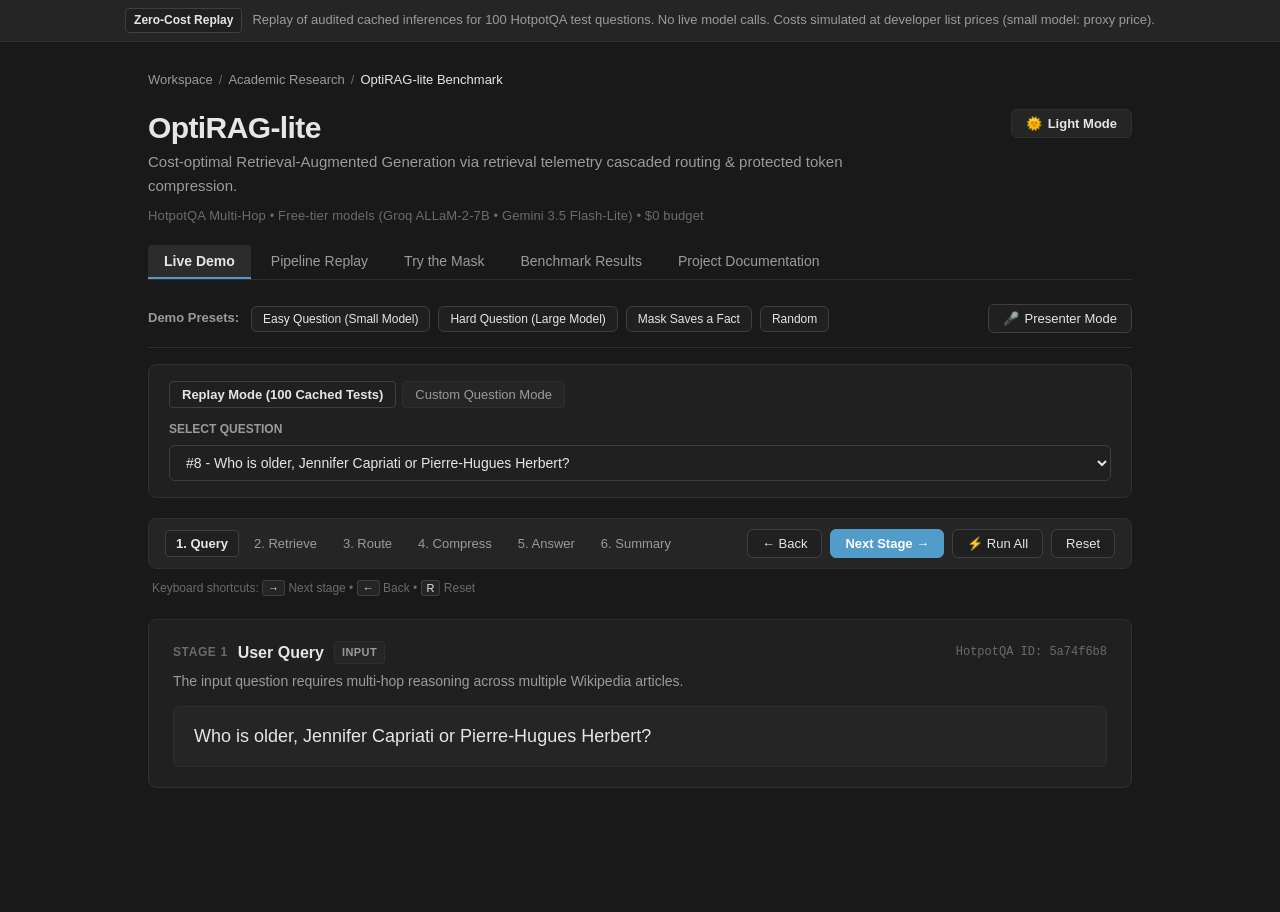
==== commit c67408e4: "feat(ui): add Live Demo stepper tab, simplify views, and add 5-step demo script" ====
--- a/demo_site/index.html
+++ b/demo_site/index.html
@@ -3,35 +3,37 @@
 <head>
   <meta charset="UTF-8">
   <meta name="viewport" content="width=device-width, initial-scale=1.0">
-  <title>OptiRAG-lite &bull; Cost-Aware RAG Optimization &amp; PTM Compression</title>
+  <title>OptiRAG-lite &bull; Cost-Optimal RAG Optimization &amp; PTM Compression</title>
   <link rel="stylesheet" href="style.css">
 </head>
 <body>
 
-  <!-- Notion Pinned Top Notice Banner -->
+  <!-- Top Notice Banner -->
   <div class="notion-banner">
-    <span class="notion-pill">⚡ Zero-Cost Replay</span>
-    <span>Replay of audited cached inferences for 100 HotpotQA test questions. No live model calls. Costs are simulated at list prices (small model: proxy price).</span>
+    <span class="notion-pill">Zero-Cost Replay</span>
+    <span>Replay of audited cached inferences for 100 HotpotQA test questions. No live model calls. Costs simulated at developer list prices (small model: proxy price).</span>
   </div>
 
   <div class="notion-layout">
     <!-- Breadcrumb Navigation -->
     <div class="breadcrumbs">
-      <span>📚 Workspace</span>
+      <span>Workspace</span>
       <span class="sep">/</span>
-      <span>🔬 Academic Research</span>
+      <span>Academic Research</span>
       <span class="sep">/</span>
-      <span style="color: var(--text-primary); font-weight: 500;">⚡ OptiRAG-lite Benchmark</span>
+      <span style="color: var(--text-primary); font-weight: 500;">OptiRAG-lite Benchmark</span>
     </div>
 
-    <!-- Page Header -->
+    <!-- Page Header (Simplified & Minimalist) -->
     <div class="page-title-row">
       <div>
-        <span class="page-icon">⚡</span>
         <h1 class="page-title">OptiRAG-lite</h1>
         <p class="page-desc">
-          Cost-Optimal Retrieval-Augmented Generation via Retrieval Telemetry Cascade Routing &amp; Protected Token Masking (PTM).
+          Cost-optimal Retrieval-Augmented Generation via retrieval telemetry cascaded routing &amp; protected token compression.
         </p>
+        <div class="header-metadata">
+          HotpotQA Multi-Hop &bull; Free-tier models (Groq ALLaM-2-7B &bull; Gemini 3.5 Flash-Lite) &bull; $0 budget
+        </div>
       </div>
       <div>
         <button id="btnThemeToggle" class="theme-toggle-btn" title="Toggle Light/Dark Theme">
@@ -41,46 +43,209 @@
       </div>
     </div>
 
-    <!-- Notion Database Properties Header -->
-    <div class="notion-properties">
-      <div class="prop-item">
-        <span class="prop-key">🏷️ Status</span>
-        <span class="prop-val"><span class="badge-notion success">Audited Benchmark (N=100)</span></span>
-      </div>
-      <div class="prop-item">
-        <span class="prop-key">💰 Budget</span>
-        <span class="prop-val">$0.00 (100% Free-Tier APIs)</span>
-      </div>
-      <div class="prop-item">
-        <span class="prop-key">🤖 Small Tier</span>
-        <span class="prop-val">ALLaM-2-7B (Groq, 8B proxy)</span>
-      </div>
-      <div class="prop-item">
-        <span class="prop-key">🧠 Large Tier</span>
-        <span class="prop-val">Gemini 3.5 Flash-Lite (Google AI Studio)</span>
-      </div>
-      <div class="prop-item">
-        <span class="prop-key">👤 Author</span>
-        <span class="prop-val">Ishaan Naik (Symbiosis Inst. of Tech)</span>
-      </div>
-      <div class="prop-item">
-        <span class="prop-key">📦 Dataset</span>
-        <span class="prop-val">HotpotQA Multi-Hop (CC BY-SA 4.0)</span>
-      </div>
+    <!-- Navigation Tabs (Clean text, zero emoji clutter) -->
+    <div class="notion-views-bar" role="tablist">
+      <button class="tab-btn active" data-tab="live" role="tab">Live Demo</button>
+      <button class="tab-btn" data-tab="pipeline" role="tab">Pipeline Replay</button>
+      <button class="tab-btn" data-tab="mask" role="tab">Try the Mask</button>
+      <button class="tab-btn" data-tab="results" role="tab">Benchmark Results</button>
+      <button class="tab-btn" data-tab="about" role="tab">Project Documentation</button>
     </div>
 
-    <!-- Notion Database Views Bar (Navigation Tabs) -->
-    <div class="notion-views-bar" role="tablist">
-      <button class="tab-btn active" data-tab="pipeline" role="tab">📋 Pipeline Replay</button>
-      <button class="tab-btn" data-tab="mask" role="tab">✂️ Try the Mask</button>
-      <button class="tab-btn" data-tab="results" role="tab">📊 Benchmark Results</button>
-      <button class="tab-btn" data-tab="about" role="tab">📄 Project Documentation</button>
-    </div>
-
-    <!-- ============================================================== -->
-    <!-- TAB 1: PIPELINE REPLAY -->
-    <!-- ============================================================== -->
-    <section id="tab-pipeline" class="tab-content active">
+    <!-- ============================================================== -->
+    <!-- TAB 1: LIVE DEMO (NEW INTERACTIVE STEPPER) -->
+    <!-- ============================================================== -->
+    <section id="tab-live" class="tab-content active">
+
+      <!-- Presets & Presenter Mode Bar -->
+      <div class="live-presets-bar">
+        <span class="preset-label">Demo Presets:</span>
+        <button class="notion-btn live-preset-btn" id="livePresetEasy" title="Query routed to Small model that answers correctly">Easy Question (Small Model)</button>
+        <button class="notion-btn live-preset-btn" id="livePresetHard" title="Query requiring escalation to Large model">Hard Question (Large Model)</button>
+        <button class="notion-btn live-preset-btn" id="livePresetMask" title="Query where PTM protected facts from being dropped">Mask Saves a Fact</button>
+        <button class="notion-btn live-preset-btn" id="livePresetRandom" title="Pick a random query from the 100 test questions">Random</button>
+        
+        <div style="margin-left: auto; display: flex; align-items: center; gap: 8px;">
+          <button class="notion-btn" id="btnPresenterMode" title="Toggle larger fonts, keyboard stepping, and clean layout for presentations">
+            <span id="presenterIcon">🎤</span>
+            <span id="presenterText">Presenter Mode</span>
+          </button>
+        </div>
+      </div>
+
+      <!-- Mode Selector & Question Input Area -->
+      <div class="live-input-container">
+        <div class="live-mode-switch">
+          <button class="mode-pill active" id="btnModeReplay">Replay Mode (100 Cached Tests)</button>
+          <button class="mode-pill" id="btnModeCustom">Custom Question Mode</button>
+        </div>
+
+        <!-- Replay Mode: Question Selector -->
+        <div id="liveReplayWrap" class="live-selector-wrap">
+          <label style="font-size: 12px; font-weight: 600; text-transform: uppercase; color: var(--text-secondary); margin-bottom: 6px; display: block;">Select Question</label>
+          <select id="liveQuerySelect" style="width: 100%;">
+            <option value="">Loading test questions...</option>
+          </select>
+        </div>
+
+        <!-- Custom Mode: Freeform Input -->
+        <div id="liveCustomWrap" class="live-custom-wrap" style="display: none;">
+          <label style="font-size: 12px; font-weight: 600; text-transform: uppercase; color: var(--text-secondary); margin-bottom: 6px; display: block;">Type Any Question</label>
+          <div style="display: flex; gap: 8px;">
+            <input type="text" id="liveCustomInput" placeholder="Type a multi-hop question (e.g. When was the singer of the Commodores born?)..." style="flex: 1;">
+            <button class="notion-btn primary" id="btnLiveCustomRun">Match &amp; Run</button>
+          </div>
+          <div id="liveCustomNote" class="live-custom-note" style="display: none;"></div>
+        </div>
+      </div>
+
+      <!-- Stepper Progress & Action Controls -->
+      <div class="stepper-nav-bar">
+        <div class="stepper-pills">
+          <button class="step-pill active" data-step="1">1. Query</button>
+          <button class="step-pill" data-step="2">2. Retrieve</button>
+          <button class="step-pill" data-step="3">3. Route</button>
+          <button class="step-pill" data-step="4">4. Compress</button>
+          <button class="step-pill" data-step="5">5. Answer</button>
+          <button class="step-pill" data-step="6">6. Summary</button>
+        </div>
+        <div class="stepper-actions">
+          <button class="notion-btn" id="btnLivePrev" title="Previous Stage (Left Arrow)">← Back</button>
+          <button class="notion-btn primary" id="btnLiveNext" title="Next Stage (Right Arrow)">Next Stage →</button>
+          <button class="notion-btn" id="btnLiveRunAll" title="Run all pipeline stages automatically">⚡ Run All</button>
+          <button class="notion-btn" id="btnLiveReset" title="Reset to start (R)">Reset</button>
+        </div>
+      </div>
+      <div class="stepper-hint">
+        <span>Keyboard shortcuts: <kbd>→</kbd> Next stage &bull; <kbd>←</kbd> Back &bull; <kbd>R</kbd> Reset</span>
+      </div>
+
+      <!-- Stepper Stages Container -->
+      <div id="liveStepperContainer">
+
+        <!-- Stage 1: Query -->
+        <div class="stepper-card" id="liveStep1">
+          <div class="stage-header">
+            <span class="stage-num">Stage 1</span>
+            <span class="stage-title">User Query</span>
+            <span class="stage-io-badge input">INPUT</span>
+            <span id="liveQidBadge" style="margin-left: auto; font-size: 12px; color: var(--text-tertiary); font-family: 'SFMono-Regular', Menlo, monospace;"></span>
+          </div>
+          <div class="stage-summary">
+            The input question requires multi-hop reasoning across multiple Wikipedia articles.
+          </div>
+          <div class="stage-body">
+            <div class="live-query-display" id="liveQuestionText">Loading question...</div>
+          </div>
+        </div>
+
+        <!-- Stage 2: Retrieve -->
+        <div class="stepper-card hidden" id="liveStep2">
+          <div class="stage-header">
+            <span class="stage-num">Stage 2</span>
+            <span class="stage-title">Dense Retrieval &amp; Confidence</span>
+            <span class="stage-io-badge output">OUTPUT: TOP-5 PASSAGES</span>
+            <span id="liveRetrievalConfidenceBadge" class="badge-notion success" style="margin-left: auto;">Retrieval Confidence: High</span>
+          </div>
+          <div class="stage-summary">
+            Retrieved top-5 passages using MiniLM embeddings and FAISS index. Telemetry signals quantify retrieval ambiguity.
+          </div>
+          <div class="stage-body">
+            <div class="live-passages-list" id="livePassagesList"></div>
+          </div>
+        </div>
+
+        <!-- Stage 3: Route -->
+        <div class="stepper-card hidden" id="liveStep3">
+          <div class="stage-header">
+            <span class="stage-num">Stage 3</span>
+            <span class="stage-title">Cascade Routing</span>
+            <span class="stage-io-badge output">DECISION</span>
+            <span id="liveRouteDecisionBadge" class="badge-notion success" style="margin-left: auto;">ROUTE TO SMALL MODEL</span>
+          </div>
+          <div class="stage-summary">
+            Classifier evaluates retrieval confidence to decide if the cheap 7B model is sufficient or if the frontier model is needed.
+          </div>
+          <div class="stage-body">
+            <div class="live-route-explanation" id="liveRouteReasonText">
+              Retrieval confidence is high and multi-hop complexity is low, so the fast 7B model is sufficient to answer accurately at 90% lower cost.
+            </div>
+          </div>
+        </div>
+
+        <!-- Stage 4: Compress -->
+        <div class="stepper-card hidden" id="liveStep4">
+          <div class="stage-header">
+            <span class="stage-num">Stage 4</span>
+            <span class="stage-title">PTM Context Compression</span>
+            <span class="stage-io-badge output">COMPRESSED CONTEXT</span>
+            <span id="liveCompressionBadge" class="badge-notion info" style="margin-left: auto;">41% Shorter &bull; 536 → 318 tokens</span>
+          </div>
+          <div class="stage-summary">
+            LLMLingua-2 prunes filler text while the Protected Token Mask (PTM) locks in numbers, dates, currency, and negations in color.
+          </div>
+          <div class="stage-body">
+            <div class="live-compress-compare">
+              <div class="compress-col">
+                <div class="compress-col-title">Original Context (With Protected Entities &amp; Faded Pruned Text)</div>
+                <div class="doc-text live-context-box" id="liveOrigContextView"></div>
+              </div>
+              <div class="compress-col">
+                <div class="compress-col-title">Compressed Context (Preserved Facts)</div>
+                <div class="doc-text live-context-box" id="liveCompContextView"></div>
+              </div>
+            </div>
+          </div>
+        </div>
+
+        <!-- Stage 5: Answer -->
+        <div class="stepper-card hidden" id="liveStep5">
+          <div class="stage-header">
+            <span class="stage-num">Stage 5</span>
+            <span class="stage-title">Final Generation &amp; Evaluation</span>
+            <span class="stage-io-badge output">FINAL ANSWER</span>
+            <span id="liveModelBadge" class="badge-notion info" style="margin-left: auto;">Served by Small Tier (ALLaM-2-7B)</span>
+          </div>
+          <div class="stage-summary">
+            The selected model generates the final answer using the compressed context.
+          </div>
+          <div class="stage-body">
+            <div class="live-answer-card">
+              <div class="live-answer-text" id="liveAnswerText">"..."</div>
+              <div class="live-gold-reveal-wrap">
+                <button class="notion-btn" id="btnLiveRevealGold">Reveal Ground Truth</button>
+                <div id="liveGoldContainer" style="display: none; align-items: center; gap: 10px;">
+                  <span style="font-size: 13px; font-weight: 600; text-transform: uppercase; color: var(--text-secondary);">Ground Truth:</span>
+                  <span id="liveGoldAnswerText" class="badge-notion success" style="font-size: 15px;"></span>
+                  <span id="liveEvalStatusBadge" class="badge-notion"></span>
+                </div>
+              </div>
+            </div>
+          </div>
+        </div>
+
+        <!-- Stage 6: Summary Strip -->
+        <div class="stepper-card hidden" id="liveStep6">
+          <div class="stage-header">
+            <span class="stage-num">Stage 6</span>
+            <span class="stage-title">Pipeline Impact Summary</span>
+            <span class="stage-io-badge output">OPTIMIZATION RESULT</span>
+          </div>
+          <div class="stage-summary">
+            One-line comparison between standard uncompressed large-model baseline and the OptiRAG pipeline.
+          </div>
+          <div class="stage-body">
+            <div class="live-summary-strip" id="liveSummaryStrip"></div>
+          </div>
+        </div>
+
+      </div>
+    </section>
+
+    <!-- ============================================================== -->
+    <!-- TAB 2: PIPELINE REPLAY (SIMPLIFIED & CLEANED) -->
+    <!-- ============================================================== -->
+    <section id="tab-pipeline" class="tab-content">
 
       <!-- Query Selector -->
       <div class="query-picker-wrap">
@@ -91,20 +256,17 @@
           </select>
         </div>
         <div style="display: flex; align-items: flex-end;">
-          <button id="btnRandom" class="notion-btn">
-            <span>🎲</span>
-            <span>Random Question</span>
-          </button>
+          <button id="btnRandom" class="notion-btn">Random Question</button>
         </div>
       </div>
 
       <!-- Step 1: Question & Gold Answer -->
       <div class="notion-block">
         <div class="block-header">
-          <span style="font-size: 16px;">1️⃣</span>
-          <span class="block-title">Question &amp; Retrieval Target</span>
+          <span class="block-title">1. Question &amp; Target</span>
           <span id="qidBadge" style="margin-left: auto; font-size: 13px; color: var(--text-tertiary); font-family: 'SFMono-Regular', Menlo, monospace;"></span>
         </div>
+        <p class="block-plain-desc">Multi-hop query evaluated against HotpotQA distractor Wikipedia passages.</p>
         <div class="question-card">
           <div id="questionText" class="q-main-text">Loading question...</div>
           <div style="display: flex; align-items: center; gap: 12px; flex-wrap: wrap;">
@@ -120,26 +282,32 @@
       <!-- Step 2: Dense Retrieval Chunks & Telemetry -->
       <div class="notion-block">
         <div class="block-header">
-          <span style="font-size: 16px;">2️⃣</span>
-          <span class="block-title">Retrieval Telemetry (MiniLM-L6-v2 + FAISS Dense Top-5)</span>
+          <span class="block-title">2. Dense Retrieval (Top-5 Passages)</span>
           <span id="retrievalCoverageBadge" style="margin-left: auto; display: none;"></span>
         </div>
+        <p class="block-plain-desc">Top 5 passages retrieved using MiniLM-L6-v2 embeddings with inner-product FAISS index.</p>
         
         <div id="chunksList" class="chunks-container">
           <!-- Populated by JS -->
         </div>
 
-        <div class="telemetry-grid" id="telemetryStrip">
-          <!-- 8 Telemetry Features -->
-        </div>
+        <!-- Telemetry collapsed by default to avoid clutter -->
+        <details class="details-toggle" id="telemetryDetails">
+          <summary class="details-summary">Show telemetry metrics (8 retrieval signals &amp; score distribution)</summary>
+          <div class="details-content">
+            <div class="telemetry-grid" id="telemetryStrip">
+              <!-- 8 Telemetry Features -->
+            </div>
+          </div>
+        </details>
       </div>
 
       <!-- Step 3: Cascade Router Decision -->
       <div class="notion-block">
         <div class="block-header">
-          <span style="font-size: 16px;">3️⃣</span>
-          <span class="block-title">Adaptive Cascade Router</span>
-        </div>
+          <span class="block-title">3. Cascade Router Decision</span>
+        </div>
+        <p class="block-plain-desc">Trained classifier evaluates query difficulty to route to the small model or escalate to the large model.</p>
 
         <div class="router-panel">
           <div>
@@ -174,11 +342,11 @@
         <div id="routerDecisionBanner" class="router-decision-card">
           <div>
             <div style="font-size: 11px; font-weight: 600; text-transform: uppercase; color: var(--text-tertiary); letter-spacing: 0.04em;">Predicted P(hard = 1)</div>
-            <div id="probHardValue" style="font-size: 26px; font-weight: 700; font-family: 'SFMono-Regular', Menlo, monospace; color: var(--text-primary);">0.0000</div>
+            <div id="probHardValue" style="font-size: 26px; font-weight: 600; font-family: 'SFMono-Regular', Menlo, monospace; color: var(--text-primary);">0.0000</div>
           </div>
           <div style="text-align: right;">
             <div style="font-size: 11px; font-weight: 600; text-transform: uppercase; color: var(--text-tertiary); letter-spacing: 0.04em;">Routing Action</div>
-            <div id="decisionText" style="font-size: 20px; font-weight: 700;">ROUTE -> SMALL TIER</div>
+            <div id="decisionText" style="font-size: 20px; font-weight: 600;">ROUTE -> SMALL TIER</div>
           </div>
         </div>
       </div>
@@ -186,9 +354,9 @@
       <!-- Step 4: PTM Context Compression -->
       <div class="notion-block">
         <div class="block-header">
-          <span style="font-size: 16px;">4️⃣</span>
-          <span class="block-title">Protected Token Mask (PTM) &amp; Context Compression</span>
-        </div>
+          <span class="block-title">4. Protected Token Mask (PTM) &amp; Context Compression</span>
+        </div>
+        <p class="block-plain-desc">Neural token pruning via LLMLingua-2 with guaranteed regex preservation of high-entropy entities.</p>
 
         <div class="compression-toggle-bar">
           <label class="toggle-switch-wrap">
@@ -226,7 +394,6 @@
         </div>
 
         <div class="notion-callout yellow" style="margin-top: 14px;">
-          <span class="callout-icon">⏱️</span>
           <div class="callout-body">
             <strong>Latency Note:</strong> Context compression was precomputed on CPU in this project; takes about 7 s per query on 2 CPU threads. Compression is a token (~40%) and financial cost (~36%) optimization, rather than a latency saving on free-tier APIs.
           </div>
@@ -236,9 +403,9 @@
       <!-- Step 5: Final Dispatch, Answers & Economics -->
       <div class="notion-block">
         <div class="block-header">
-          <span style="font-size: 16px;">5️⃣</span>
-          <span class="block-title">Final Dispatch, Answer &amp; Simulated Economics</span>
-        </div>
+          <span class="block-title">5. Final Dispatch &amp; Economics</span>
+        </div>
+        <p class="block-plain-desc">Final generation generated by routed model using compressed context.</p>
 
         <div class="answer-panel">
           <div class="final-answer-card">
@@ -271,18 +438,16 @@
     </section>
 
     <!-- ============================================================== -->
-    <!-- TAB 2: TRY THE MASK (PTM LIVE TESTER) -->
+    <!-- TAB 3: TRY THE MASK (PTM LIVE TESTER) -->
     <!-- ============================================================== -->
     <section id="tab-mask" class="tab-content">
       <div class="notion-block">
         <div class="block-header">
-          <span style="font-size: 18px;">✂️</span>
           <span class="block-title">Protected Token Mask (PTM) Interactive Sandbox</span>
           <span class="badge-notion info" style="margin-left: auto;">Client-Side JavaScript Engine</span>
         </div>
 
         <div class="notion-callout blue">
-          <span class="callout-icon">💡</span>
           <div class="callout-body">
             Type or paste any text below. The JavaScript engine (with 100% exact parity to Python <code>ptm.py</code>) instantly scans and highlights high-entropy tokens across 5 entity types. 
             <strong>Note: This sandbox runs the mask only, not the neural compressor.</strong>
@@ -343,132 +508,185 @@
     </section>
 
     <!-- ============================================================== -->
-    <!-- TAB 3: BENCHMARK RESULTS -->
+    <!-- TAB 4: BENCHMARK RESULTS (HERO VIEW + EXPANDABLE DETAILS) -->
     <!-- ============================================================== -->
     <section id="tab-results" class="tab-content">
 
-      <!-- 3 Core Findings Callout Blocks -->
-      <div class="notion-callout green">
-        <span class="callout-icon">📌</span>
-        <div class="callout-body">
-          <strong>Finding 1 &bull; PTM Preserves Critical Facts Through Compression:</strong> Numbers, negations, and percentages achieved 100.0% survival (1,667/1,667 numbers, 69/69 negations, 6/6 percents). Dates and currency achieved 99.7% and 85.7% exact span survival, and <strong>100.0% word/digit-level survival</strong> after punctuation normalization (0 constituent words dropped across all 120 missed date spans).
-        </div>
-      </div>
-
-      <div class="notion-callout red">
-        <span class="callout-icon">🔍</span>
-        <div class="callout-body">
-          <strong>Finding 2 &bull; Retrieval Completeness Dominates Accuracy:</strong> When all gold paragraphs were retrieved in the top-5 (49% of test queries), Large tier accuracy reached <strong>85.71% [75.51, 93.93]</strong> and Small reached <strong>57.14% [42.86, 71.43]</strong>. When retrieval missed at least one gold paragraph (51% of test), Large accuracy collapsed to <strong>11.76% [3.92, 21.57]</strong> and Small to <strong>19.61% [9.80, 31.37]</strong>.
-        </div>
-      </div>
-
-      <div class="notion-callout yellow">
-        <span class="callout-icon">⚠️</span>
-        <div class="callout-body">
-          <strong>Finding 3 &bull; Cascade Routing &amp; Latency Limits:</strong> At N=100 test queries, learned routers did not statistically significantly beat cost-matched random routing (paired 95% CIs span zero). Context compression on CPU adds ~6.87s latency overhead, making it a <strong>token (~40%) and cost (~36%) optimization</strong>, rather than a wall-clock latency saving on free-tier APIs.
-        </div>
-      </div>
-
-      <!-- Audited Benchmark Summary Table -->
-      <div class="notion-block" style="margin-top: 24px;">
-        <div class="block-header">
-          <span class="block-title">Full Pipeline Benchmark Table (Audited summary_v4.csv)</span>
-        </div>
-        <div class="notion-table-wrap">
-          <table id="benchmarkTable">
-            <thead>
-              <tr>
-                <th>System</th>
-                <th>Threshold Method</th>
-                <th>&tau;</th>
-                <th>Large %</th>
-                <th>Accuracy [95% CI]</th>
-                <th>Mean F1</th>
-                <th>Simulated Cost / 1k</th>
-                <th>LLM Latency</th>
-                <th>End-to-End Latency</th>
-              </tr>
-            </thead>
-            <tbody>
-              <!-- Populated by JS -->
-            </tbody>
-          </table>
-        </div>
-      </div>
-
-      <!-- Pricing Disclosure Table -->
+      <!-- Hero View: Headline Numbers -->
+      <div class="hero-headline-grid">
+        <div class="hero-metric-card">
+          <div class="hero-metric-label">Cost Saved</div>
+          <div class="hero-metric-value">-68% Cost</div>
+          <div class="hero-metric-desc">$0.229 → $0.074 / 1k queries using Telemetry Router + PTM vs. Always-Large.</div>
+        </div>
+        <div class="hero-metric-card">
+          <div class="hero-metric-label">Accuracy Retained</div>
+          <div class="hero-metric-value">88% Retained</div>
+          <div class="hero-metric-desc">42.0% accuracy vs 48.0% Always-Large (paired bootstrap diff 95% CI spans zero).</div>
+        </div>
+        <div class="hero-metric-card">
+          <div class="hero-metric-label">Fact Preservation</div>
+          <div class="hero-metric-value">100% Fact Survival</div>
+          <div class="hero-metric-desc">Numbers, dates, negations, and percentages preserved with zero word-level drops.</div>
+        </div>
+      </div>
+
+      <!-- Hero View: Cost vs Accuracy Frontier Chart -->
+      <div class="figure-block hero-figure-block">
+        <img src="assets/pareto_v4.png" alt="Accuracy and End-to-end latency vs simulated cost trade-offs" loading="lazy">
+        <div class="figure-caption">
+          <strong>Hero Benchmark: Accuracy and end-to-end latency vs. simulated cost trade-offs (N=100 test).</strong> Routers achieve 41-44% accuracy at 40-50% lower cost, while PTM adds ~6.87s CPU latency overhead to reduce token costs by ~36%.
+        </div>
+      </div>
+
+      <!-- Expandable Full Results & Tables -->
+      <details class="details-toggle" id="fullResultsDetails" style="margin-top: 24px;">
+        <summary class="details-summary">Show full benchmark results, statistical findings &amp; tables</summary>
+        <div class="details-content">
+          
+          <!-- 3 Core Findings Callout Blocks -->
+          <div class="notion-callout green" style="margin-bottom: 12px;">
+            <div class="callout-body">
+              <strong>Finding 1 &bull; PTM Preserves Critical Facts Through Compression:</strong> Numbers, negations, and percentages achieved 100.0% survival (1,667/1,667 numbers, 69/69 negations, 6/6 percents). Dates and currency achieved 99.7% and 85.7% exact span survival, and <strong>100.0% word/digit-level survival</strong> after punctuation normalization (0 constituent words dropped across all 120 missed date spans).
+            </div>
+          </div>
+
+          <div class="notion-callout red" style="margin-bottom: 12px;">
+            <div class="callout-body">
+              <strong>Finding 2 &bull; Retrieval Completeness Dominates Accuracy:</strong> When all gold paragraphs were retrieved in the top-5 (49% of test queries), Large tier accuracy reached <strong>85.71% [75.51, 93.93]</strong> and Small reached <strong>57.14% [42.86, 71.43]</strong>. When retrieval missed at least one gold paragraph (51% of test), Large accuracy collapsed to <strong>11.76% [3.92, 21.57]</strong> and Small to <strong>19.61% [9.80, 31.37]</strong>.
+            </div>
+          </div>
+
+          <div class="notion-callout yellow" style="margin-bottom: 20px;">
+            <div class="callout-body">
+              <strong>Finding 3 &bull; Cascade Routing &amp; Latency Limits:</strong> At N=100 test queries, learned routers did not statistically significantly beat cost-matched random routing (paired 95% CIs span zero). Context compression on CPU adds ~6.87s latency overhead, making it a <strong>token (~40%) and cost (~36%) optimization</strong>, rather than a wall-clock latency saving on free-tier APIs.
+            </div>
+          </div>
+
+          <!-- Audited Benchmark Summary Table -->
+          <div class="notion-block">
+            <div class="block-header">
+              <span class="block-title">Full Pipeline Benchmark Table (Audited summary_v4.csv)</span>
+            </div>
+            <div class="notion-table-wrap">
+              <table id="benchmarkTable">
+                <thead>
+                  <tr>
+                    <th>System</th>
+                    <th>Threshold Method</th>
+                    <th>&tau;</th>
+                    <th>Large %</th>
+                    <th>Accuracy [95% CI]</th>
+                    <th>Mean F1</th>
+                    <th>Simulated Cost / 1k</th>
+                    <th>LLM Latency</th>
+                    <th>End-to-End Latency</th>
+                  </tr>
+                </thead>
+                <tbody>
+                  <!-- Populated by JS -->
+                </tbody>
+              </table>
+            </div>
+          </div>
+
+          <!-- Pricing Disclosure Table -->
+          <div class="notion-block">
+            <div class="block-header">
+              <span class="block-title">Simulated Pricing Model Disclosures</span>
+            </div>
+            <p style="color: var(--text-secondary); font-size: 14px; margin-bottom: 12px;">
+              OptiRAG-lite was built with strictly $0 actual spend using free-tier API quotas. Pricing reported below reflects standard developer list prices used solely to model production economics.
+            </p>
+            <div class="notion-table-wrap">
+              <table>
+                <thead>
+                  <tr>
+                    <th>Tier</th>
+                    <th>Model</th>
+                    <th>Billed Spend</th>
+                    <th>Simulated Prompt / 1M</th>
+                    <th>Simulated Completion / 1M</th>
+                    <th>Pricing Disclosure Label</th>
+                  </tr>
+                </thead>
+                <tbody>
+                  <tr>
+                    <td><strong>Small Tier</strong></td>
+                    <td>ALLaM-2-7B (Groq)</td>
+                    <td><span class="badge-notion success">$0.00 (Free Tier)</span></td>
+                    <td>$0.05</td>
+                    <td>$0.08</td>
+                    <td><span class="badge-notion info">small-model price is a proxy (8B list proxy)</span></td>
+                  </tr>
+                  <tr>
+                    <td><strong>Large Tier</strong></td>
+                    <td>Gemini 3.5 Flash-Lite (AI Studio)</td>
+                    <td><span class="badge-notion success">$0.00 (Free Tier)</span></td>
+                    <td>$0.30</td>
+                    <td>$2.50</td>
+                    <td><span class="badge-notion info">simulated list price, not billed</span></td>
+                  </tr>
+                </tbody>
+              </table>
+            </div>
+          </div>
+
+          <!-- Additional Figures -->
+          <div class="figure-block">
+            <img src="assets/retrieval_accuracy_v3.png" alt="Retrieval completeness impact on accuracy" loading="lazy">
+            <div class="figure-caption">
+              <strong>Figure 1: Accuracy depends heavily on retrieval completeness.</strong> Large tier accuracy is 85.7% with complete retrieval but drops to 11.8% when any gold paragraph is missing (N=100 test).
+            </div>
+          </div>
+
+          <div class="figure-block">
+            <img src="assets/ptm_survival_v4.png" alt="PTM Entity survival rates" loading="lazy">
+            <div class="figure-caption">
+              <strong>Figure 2: Protected entity survival across compression modes.</strong> PTM preserves 100% of numbers, negations, and percentages, and achieves 100% word-level preservation for dates and currency after punctuation normalization.
+            </div>
+          </div>
+
+        </div>
+      </details>
+
+    </section>
+
+    <!-- ============================================================== -->
+    <!-- TAB 5: PROJECT DOCUMENTATION (METADATA DETAILS MOVED HERE) -->
+    <!-- ============================================================== -->
+    <section id="tab-about" class="tab-content">
+      
+      <!-- Full Project Properties Grid (Moved from header) -->
+      <div class="notion-properties" style="margin-top: 0;">
+        <div class="prop-item">
+          <span class="prop-key">Status</span>
+          <span class="prop-val"><span class="badge-notion success">Audited Benchmark (N=100)</span></span>
+        </div>
+        <div class="prop-item">
+          <span class="prop-key">Budget</span>
+          <span class="prop-val">$0.00 (100% Free-Tier APIs)</span>
+        </div>
+        <div class="prop-item">
+          <span class="prop-key">Small Tier</span>
+          <span class="prop-val">ALLaM-2-7B (Groq, 8B proxy)</span>
+        </div>
+        <div class="prop-item">
+          <span class="prop-key">Large Tier</span>
+          <span class="prop-val">Gemini 3.5 Flash-Lite (Google AI Studio)</span>
+        </div>
+        <div class="prop-item">
+          <span class="prop-key">Author</span>
+          <span class="prop-val">Ishaan Naik (Symbiosis Inst. of Tech)</span>
+        </div>
+        <div class="prop-item">
+          <span class="prop-key">Dataset</span>
+          <span class="prop-val">HotpotQA Multi-Hop (CC BY-SA 4.0)</span>
+        </div>
+      </div>
+
       <div class="notion-block">
         <div class="block-header">
-          <span class="block-title">Simulated Pricing Model Disclosures</span>
-        </div>
-        <p style="color: var(--text-secondary); font-size: 14px; margin-bottom: 12px;">
-          OptiRAG-lite was built with strictly $0 actual spend using free-tier API quotas. Pricing reported below reflects standard developer list prices used solely to model production economics.
-        </p>
-        <div class="notion-table-wrap">
-          <table>
-            <thead>
-              <tr>
-                <th>Tier</th>
-                <th>Model</th>
-                <th>Billed Spend</th>
-                <th>Simulated Prompt / 1M</th>
-                <th>Simulated Completion / 1M</th>
-                <th>Pricing Disclosure Label</th>
-              </tr>
-            </thead>
-            <tbody>
-              <tr>
-                <td><strong>Small Tier</strong></td>
-                <td>ALLaM-2-7B (Groq)</td>
-                <td><span class="badge-notion success">$0.00 (Free Tier)</span></td>
-                <td>$0.05</td>
-                <td>$0.08</td>
-                <td><span class="badge-notion info">small-model price is a proxy (8B list proxy)</span></td>
-              </tr>
-              <tr>
-                <td><strong>Large Tier</strong></td>
-                <td>Gemini 3.5 Flash-Lite (AI Studio)</td>
-                <td><span class="badge-notion success">$0.00 (Free Tier)</span></td>
-                <td>$0.30</td>
-                <td>$2.50</td>
-                <td><span class="badge-notion info">simulated list price, not billed</span></td>
-              </tr>
-            </tbody>
-          </table>
-        </div>
-      </div>
-
-      <!-- Three Publication Figures -->
-      <div class="figure-block">
-        <img src="assets/retrieval_accuracy_v3.png" alt="Retrieval completeness impact on accuracy" loading="lazy">
-        <div class="figure-caption">
-          <strong>Figure 1: Accuracy depends heavily on retrieval completeness.</strong> Large tier accuracy is 85.7% with complete retrieval but drops to 11.8% when any gold paragraph is missing (N=100 test).
-        </div>
-      </div>
-
-      <div class="figure-block">
-        <img src="assets/ptm_survival_v4.png" alt="PTM Entity survival rates" loading="lazy">
-        <div class="figure-caption">
-          <strong>Figure 2: Protected entity survival across compression modes.</strong> PTM preserves 100% of numbers, negations, and percentages, and achieves 100% word-level preservation for dates and currency after punctuation normalization.
-        </div>
-      </div>
-
-      <div class="figure-block">
-        <img src="assets/pareto_v4.png" alt="Accuracy and End-to-end latency vs simulated cost" loading="lazy">
-        <div class="figure-caption">
-          <strong>Figure 3: Accuracy and end-to-end latency vs. simulated cost trade-offs.</strong> Routers achieve 41-44% accuracy at 40-50% lower cost, while PTM adds ~6.87s CPU latency overhead to reduce token costs by ~36%.
-        </div>
-      </div>
-
-    </section>
-
-    <!-- ============================================================== -->
-    <!-- TAB 4: ABOUT & DOCUMENTATION -->
-    <!-- ============================================================== -->
-    <section id="tab-about" class="tab-content">
-      <div class="notion-block">
-        <div class="block-header">
-          <span style="font-size: 18px;">📖</span>
           <span class="block-title">About OptiRAG-lite</span>
         </div>
 
@@ -476,7 +694,7 @@
           <strong>OptiRAG-lite</strong> is an empirical investigation into cost-accuracy-latency trade-offs in Retrieval-Augmented Generation (RAG) pipelines under strict zero-budget constraints ($0 actual project spend).
         </p>
 
-        <h3 style="font-size: 18px; font-weight: 600; color: var(--text-primary); margin: 20px 0 10px 0;">Architecture Overview</h3>
+        <h3 style="font-size: 17px; font-weight: 600; color: var(--text-primary); margin: 20px 0 10px 0;">Architecture Overview</h3>
         <p style="color: var(--text-secondary); margin-bottom: 12px;">
           The system integrates three core optimization stages:
         </p>
@@ -486,7 +704,7 @@
           <li style="margin-bottom: 8px;"><strong>Protected Token Mask (PTM) Context Compression:</strong> Uses <code>microsoft/llmlingua-2-bert-base-multilingual-cased-meetingbank</code> to prune 40-50% of peripheral tokens while enforcing hard regex retention of high-entropy entities (dates, currency, negations, numbers).</li>
         </ol>
 
-        <h3 style="font-size: 18px; font-weight: 600; color: var(--text-primary); margin: 20px 0 10px 0;">Model Quotas &amp; Infrastructure</h3>
+        <h3 style="font-size: 17px; font-weight: 600; color: var(--text-primary); margin: 20px 0 10px 0;">Model Quotas &amp; Infrastructure</h3>
         <ul style="padding-left: 20px; color: var(--text-primary); margin-bottom: 16px; line-height: 1.6;">
           <li style="margin-bottom: 6px;"><strong>Small Tier:</strong> <code>allam-2-7b</code> via Groq Cloud free tier (30 RPM, 6,000 TPM limit). Cost modeled via an 8B-class list price proxy ($0.05 / $0.08 per 1M tokens).</li>
           <li style="margin-bottom: 6px;"><strong>Large Tier:</strong> <code>gemini-3.5-flash-lite</code> via Google AI Studio free tier (15 RPM, 250,000 TPM, provisional 500 RPD). Modeled at official list rates ($0.30 / $2.50 per 1M tokens).</li>
@@ -494,7 +712,7 @@
           <li style="margin-bottom: 6px;"><strong>Compression:</strong> LLMLingua-2 BERT-base (local CPU, 2 threads).</li>
         </ul>
 
-        <h3 style="font-size: 18px; font-weight: 600; color: var(--text-primary); margin: 20px 0 10px 0;">Project Limitations</h3>
+        <h3 style="font-size: 17px; font-weight: 600; color: var(--text-primary); margin: 20px 0 10px 0;">Project Limitations</h3>
         <ul style="padding-left: 20px; color: var(--text-secondary); margin-bottom: 16px; line-height: 1.6;">
           <li style="margin-bottom: 6px;"><strong>Sample Size:</strong> 200 train queries and 100 test queries. With N=100 test queries, 95% bootstrap confidence intervals span approximately &plusmn;9 percentage points.</li>
           <li style="margin-bottom: 6px;"><strong>Small Model Capacity:</strong> ALLaM-2-7B is primarily optimized for Arabic-English tasks and achieves 38.0% accuracy on multi-hop HotpotQA English questions.</li>
@@ -502,7 +720,7 @@
           <li style="margin-bottom: 6px;"><strong>Static Replay:</strong> This web demonstration replays precomputed, cryptographically verified cached inference traces without executing live network requests.</li>
         </ul>
 
-        <h3 style="font-size: 18px; font-weight: 600; color: var(--text-primary); margin: 20px 0 10px 0;">Author &amp; Academic Integrity</h3>
+        <h3 style="font-size: 17px; font-weight: 600; color: var(--text-primary); margin: 20px 0 10px 0;">Author &amp; Academic Integrity</h3>
         <p style="color: var(--text-primary); margin-bottom: 8px;">
           <strong>Author:</strong> Ishaan Naik, Symbiosis Institute of Technology.
         </p>
--- a/demo_site/style.css
+++ b/demo_site/style.css
@@ -1,12 +1,12 @@
 /* ==========================================================================
-   OptiRAG-lite: Notion Design Philosophy Stylesheet
-   Crafted with Notion's iconic document-first typography, tactile callouts,
-   pastel highlight tokens, and clean database views.
-   Zero CDN dependencies - works 100% offline.
+   OptiRAG-lite: Minimalist Document-First Stylesheet
+   Designed for academic clarity, generous whitespace, thin borders,
+   single accent color (#0b6e99 / #529cca), and max two font weights (400, 600).
+   Runs 100% offline with zero CDN dependencies.
    ========================================================================== */
 
 :root {
-  /* Notion Light Theme (Default) */
+  /* Light Theme */
   --bg-canvas: #ffffff;
   --bg-page: #fbfbfa;
   --bg-subtle: #f7f6f3;
@@ -21,8 +21,9 @@
   --text-secondary: #787774;
   --text-tertiary: #9b9a97;
   --text-blue: #0b6e99;
+  --accent-color: #0b6e99;
   
-  /* Notion Callout Tints */
+  /* Callout Tints */
   --callout-bg: #f7f6f3;
   --callout-border: #e9e9e8;
   --callout-blue-bg: #f0f7fb;
@@ -34,33 +35,32 @@
   --callout-red-bg: #fdf3f3;
   --callout-red-border: #fadcdb;
 
-  /* Notion Inline Text Highlights */
-  --ptm-currency-bg: rgba(46, 125, 50, 0.14);
+  /* Protected Token Highlights */
+  --ptm-currency-bg: rgba(46, 125, 50, 0.12);
   --ptm-currency-text: #2e7d32;
   --ptm-currency-border: #81c784;
 
-  --ptm-date-bg: rgba(11, 110, 153, 0.14);
+  --ptm-date-bg: rgba(11, 110, 153, 0.12);
   --ptm-date-text: #0b6e99;
   --ptm-date-border: #64b5f6;
 
-  --ptm-percent-bg: rgba(217, 115, 13, 0.14);
+  --ptm-percent-bg: rgba(217, 115, 13, 0.12);
   --ptm-percent-text: #d9730d;
   --ptm-percent-border: #ffb74d;
 
-  --ptm-negation-bg: rgba(224, 62, 62, 0.14);
+  --ptm-negation-bg: rgba(224, 62, 62, 0.12);
   --ptm-negation-text: #e03e3e;
   --ptm-negation-border: #e57373;
 
-  --ptm-number-bg: rgba(144, 101, 176, 0.14);
+  --ptm-number-bg: rgba(144, 101, 176, 0.12);
   --ptm-number-text: #9065b0;
   --ptm-number-border: #ba68c8;
 
-  --shadow-notion: 0 1px 3px rgba(15, 15, 15, 0.06), 0 2px 6px rgba(15, 15, 15, 0.03);
-  --shadow-hover: 0 3px 8px rgba(15, 15, 15, 0.08);
+  --shadow-notion: 0 1px 3px rgba(15, 15, 15, 0.05);
 }
 
 [data-theme="dark"] {
-  /* Notion Dark Theme */
+  /* Dark Theme */
   --bg-canvas: #191919;
   --bg-page: #202020;
   --bg-subtle: #252525;
@@ -75,6 +75,7 @@
   --text-secondary: #9b9b9b;
   --text-tertiary: #6b6b6b;
   --text-blue: #529cca;
+  --accent-color: #529cca;
 
   --callout-bg: #252525;
   --callout-border: #2f2f2f;
@@ -87,30 +88,30 @@
   --callout-red-bg: #301f21;
   --callout-red-border: #4a282b;
 
-  --ptm-currency-bg: rgba(74, 222, 128, 0.18);
+  --ptm-currency-bg: rgba(74, 222, 128, 0.15);
   --ptm-currency-text: #86efac;
   --ptm-currency-border: #4ade80;
 
-  --ptm-date-bg: rgba(56, 189, 248, 0.18);
+  --ptm-date-bg: rgba(56, 189, 248, 0.15);
   --ptm-date-text: #7dd3fc;
   --ptm-date-border: #38bdf8;
 
-  --ptm-percent-bg: rgba(251, 146, 60, 0.18);
+  --ptm-percent-bg: rgba(251, 146, 60, 0.15);
   --ptm-percent-text: #fdba74;
   --ptm-percent-border: #fb923c;
 
-  --ptm-negation-bg: rgba(248, 113, 113, 0.18);
+  --ptm-negation-bg: rgba(248, 113, 113, 0.15);
   --ptm-negation-text: #fca5a5;
   --ptm-negation-border: #f87171;
 
-  --ptm-number-bg: rgba(192, 132, 252, 0.18);
+  --ptm-number-bg: rgba(192, 132, 252, 0.15);
   --ptm-number-text: #d8b4fe;
   --ptm-number-border: #c084fc;
 
-  --shadow-notion: 0 1px 3px rgba(0, 0, 0, 0.3);
-  --shadow-hover: 0 3px 8px rgba(0, 0, 0, 0.4);
-}
-
+  --shadow-notion: 0 1px 3px rgba(0, 0, 0, 0.25);
+}
+
+/* Base Styles & Two Font Weights: 400 (normal) and 600 (semibold) */
 * {
   box-sizing: border-box;
   margin: 0;
@@ -118,8 +119,9 @@
 }
 
 body {
-  font-family: ui-sans-serif, -apple-system, BlinkMacSystemFont, "Segoe UI Variable Display", "Segoe UI", Helvetica, "Apple Color Emoji", Arial, sans-serif, "Segoe UI Emoji", "Segoe UI Symbol";
+  font-family: ui-sans-serif, -apple-system, BlinkMacSystemFont, "Segoe UI Variable Display", "Segoe UI", Helvetica, Arial, sans-serif;
   font-size: 16px;
+  font-weight: 400;
   line-height: 1.6;
   background-color: var(--bg-canvas);
   color: var(--text-primary);
@@ -128,12 +130,16 @@
   transition: background-color 0.15s ease, color 0.15s ease;
 }
 
-/* Notion Pinned Banner */
+strong, b, th, .bold {
+  font-weight: 600;
+}
+
+/* Top Banner */
 .notion-banner {
   background: var(--bg-subtle);
   border-bottom: 1px solid var(--border-subtle);
-  padding: 10px 24px;
-  font-size: 14px;
+  padding: 8px 24px;
+  font-size: 13px;
   color: var(--text-secondary);
   display: flex;
   align-items: center;
@@ -145,7 +151,6 @@
 .notion-pill {
   display: inline-flex;
   align-items: center;
-  gap: 4px;
   background: var(--bg-card);
   border: 1px solid var(--border-medium);
   border-radius: 4px;
@@ -155,61 +160,62 @@
   color: var(--text-primary);
 }
 
-/* Workspace Breadcrumb & Header */
+/* Layout */
 .notion-layout {
-  max-width: 1080px;
+  max-width: 1040px;
   margin: 0 auto;
-  padding: 24px 32px;
+  padding: 28px 28px;
 }
 
 .breadcrumbs {
   display: flex;
   align-items: center;
   gap: 6px;
-  font-size: 14px;
+  font-size: 13px;
   color: var(--text-tertiary);
   margin-bottom: 18px;
   flex-wrap: wrap;
 }
 
-.breadcrumbs a, .breadcrumbs span {
-  color: var(--text-secondary);
-  text-decoration: none;
+.breadcrumbs span {
+  color: var(--text-secondary);
 }
 
 .breadcrumbs .sep {
   color: var(--text-tertiary);
 }
 
+/* Simplified Header */
 .page-title-row {
   display: flex;
   justify-content: space-between;
   align-items: flex-start;
-  margin-bottom: 14px;
+  margin-bottom: 18px;
   flex-wrap: wrap;
   gap: 16px;
 }
 
-.page-icon {
-  font-size: 42px;
-  line-height: 1;
-  margin-bottom: 10px;
-  display: block;
-}
-
 .page-title {
-  font-size: 34px;
-  font-weight: 700;
-  letter-spacing: -0.025em;
+  font-size: 30px;
+  font-weight: 600;
+  letter-spacing: -0.02em;
   color: var(--text-primary);
   line-height: 1.25;
 }
 
 .page-desc {
-  font-size: 16px;
-  color: var(--text-secondary);
-  margin-top: 6px;
-  max-width: 820px;
+  font-size: 15px;
+  color: var(--text-secondary);
+  margin-top: 4px;
+  max-width: 780px;
+}
+
+.header-metadata {
+  font-size: 13px;
+  color: var(--text-tertiary);
+  margin-top: 8px;
+  font-weight: 400;
+  letter-spacing: 0.01em;
 }
 
 .theme-toggle-btn {
@@ -218,7 +224,7 @@
   color: var(--text-primary);
   border-radius: 6px;
   padding: 6px 14px;
-  font-size: 14px;
+  font-size: 13px;
   font-weight: 600;
   cursor: pointer;
   display: inline-flex;
@@ -232,31 +238,1121 @@
   border-color: var(--border-medium);
 }
 
-/* Notion Database Property Grid */
+/* Clean Tabs Bar (Zero emoji clutter) */
+.notion-views-bar {
+  display: flex;
+  align-items: center;
+  gap: 4px;
+  border-bottom: 1px solid var(--border-subtle);
+  margin-bottom: 24px;
+  overflow-x: auto;
+}
+
+.tab-btn {
+  background: transparent;
+  color: var(--text-secondary);
+  border: none;
+  border-bottom: 2px solid transparent;
+  padding: 8px 16px;
+  font-size: 14px;
+  font-weight: 500;
+  cursor: pointer;
+  display: inline-flex;
+  align-items: center;
+  gap: 6px;
+  border-radius: 4px 4px 0 0;
+  transition: all 0.15s ease;
+  white-space: nowrap;
+}
+
+.tab-btn:hover {
+  background: var(--bg-hover);
+  color: var(--text-primary);
+}
+
+.tab-btn.active {
+  color: var(--text-primary);
+  font-weight: 600;
+  border-bottom: 2px solid var(--text-blue);
+  background: var(--bg-hover);
+}
+
+.tab-content {
+  display: none;
+}
+
+.tab-content.active {
+  display: block;
+}
+
+/* Buttons */
+.notion-btn {
+  background: var(--bg-card);
+  border: 1px solid var(--border-medium);
+  color: var(--text-primary);
+  border-radius: 6px;
+  padding: 6px 14px;
+  font-size: 13px;
+  font-weight: 500;
+  cursor: pointer;
+  display: inline-flex;
+  align-items: center;
+  gap: 6px;
+  transition: all 0.15s ease;
+}
+
+.notion-btn:hover {
+  background: var(--bg-hover);
+  border-color: var(--border-focus);
+}
+
+.notion-btn.primary {
+  background: var(--text-blue);
+  color: #ffffff;
+  border-color: var(--text-blue);
+  font-weight: 600;
+}
+
+.notion-btn.primary:hover {
+  opacity: 0.9;
+}
+
+/* Badges */
+.badge-notion {
+  display: inline-flex;
+  align-items: center;
+  padding: 2px 8px;
+  border-radius: 4px;
+  font-size: 12px;
+  font-weight: 600;
+  line-height: 1.4;
+  border: 1px solid transparent;
+}
+
+.badge-notion.success {
+  background: var(--callout-green-bg);
+  color: var(--ptm-currency-text);
+  border-color: var(--callout-green-border);
+}
+
+.badge-notion.danger {
+  background: var(--callout-red-bg);
+  color: var(--ptm-negation-text);
+  border-color: var(--callout-red-border);
+}
+
+.badge-notion.info {
+  background: var(--callout-blue-bg);
+  color: var(--text-blue);
+  border-color: var(--callout-blue-border);
+}
+
+.badge-notion.warning {
+  background: var(--callout-yellow-bg);
+  color: var(--ptm-percent-text);
+  border-color: var(--callout-yellow-border);
+}
+
+/* Cards & Notion Blocks */
+.notion-block {
+  background: var(--bg-card);
+  border: 1px solid var(--border-subtle);
+  border-radius: 8px;
+  padding: 20px 24px;
+  margin-bottom: 20px;
+}
+
+.block-header {
+  display: flex;
+  align-items: center;
+  gap: 10px;
+  margin-bottom: 12px;
+  flex-wrap: wrap;
+}
+
+.block-title {
+  font-size: 16px;
+  font-weight: 600;
+  color: var(--text-primary);
+}
+
+.block-plain-desc {
+  font-size: 14px;
+  color: var(--text-secondary);
+  margin-bottom: 14px;
+}
+
+/* Callouts */
+.notion-callout {
+  display: flex;
+  align-items: flex-start;
+  gap: 12px;
+  padding: 14px 18px;
+  border-radius: 6px;
+  font-size: 14px;
+  line-height: 1.5;
+  border: 1px solid var(--callout-border);
+  background: var(--callout-bg);
+  margin: 12px 0;
+}
+
+.notion-callout.blue {
+  background: var(--callout-blue-bg);
+  border-color: var(--callout-blue-border);
+}
+
+.notion-callout.green {
+  background: var(--callout-green-bg);
+  border-color: var(--callout-green-border);
+}
+
+.notion-callout.yellow {
+  background: var(--callout-yellow-bg);
+  border-color: var(--callout-yellow-border);
+}
+
+.notion-callout.red {
+  background: var(--callout-red-bg);
+  border-color: var(--callout-red-border);
+}
+
+.callout-body {
+  flex: 1;
+  color: var(--text-primary);
+}
+
+/* Details Toggle (Clean collapsed summaries) */
+details.details-toggle {
+  margin: 14px 0;
+  border: 1px solid var(--border-subtle);
+  border-radius: 6px;
+  background: var(--bg-card);
+  overflow: hidden;
+}
+
+details.details-toggle > summary {
+  padding: 9px 14px;
+  font-size: 13px;
+  font-weight: 600;
+  color: var(--text-secondary);
+  cursor: pointer;
+  user-select: none;
+  background: var(--bg-subtle);
+  transition: background 0.15s ease, color 0.15s ease;
+}
+
+details.details-toggle > summary:hover {
+  color: var(--text-primary);
+  background: var(--bg-hover);
+}
+
+details.details-toggle[open] > summary {
+  border-bottom: 1px solid var(--border-subtle);
+}
+
+details.details-toggle .details-content {
+  padding: 16px;
+}
+
+/* ==============================================================
+   TAB 1: LIVE DEMO STYLING
+   ============================================================== */
+.live-presets-bar {
+  display: flex;
+  align-items: center;
+  gap: 8px;
+  flex-wrap: wrap;
+  margin-bottom: 16px;
+  padding-bottom: 14px;
+  border-bottom: 1px solid var(--border-subtle);
+}
+
+.live-presets-bar .preset-label {
+  font-size: 13px;
+  font-weight: 600;
+  color: var(--text-secondary);
+  margin-right: 4px;
+}
+
+.live-preset-btn {
+  font-size: 12px;
+  padding: 5px 11px;
+}
+
+.live-input-container {
+  background: var(--bg-card);
+  border: 1px solid var(--border-subtle);
+  border-radius: 8px;
+  padding: 16px 20px;
+  margin-bottom: 20px;
+}
+
+.live-mode-switch {
+  display: flex;
+  gap: 6px;
+  margin-bottom: 12px;
+}
+
+.mode-pill {
+  background: var(--bg-subtle);
+  border: 1px solid var(--border-subtle);
+  border-radius: 4px;
+  padding: 5px 12px;
+  font-size: 13px;
+  font-weight: 500;
+  color: var(--text-secondary);
+  cursor: pointer;
+  transition: all 0.15s ease;
+}
+
+.mode-pill:hover {
+  color: var(--text-primary);
+}
+
+.mode-pill.active {
+  background: var(--bg-card);
+  border-color: var(--border-medium);
+  color: var(--text-primary);
+  font-weight: 600;
+}
+
+.live-custom-note {
+  font-size: 13px;
+  color: var(--text-blue);
+  background: var(--callout-blue-bg);
+  border: 1px solid var(--callout-blue-border);
+  border-radius: 4px;
+  padding: 6px 12px;
+  margin-top: 8px;
+}
+
+/* Stepper Navigation Bar */
+.stepper-nav-bar {
+  display: flex;
+  align-items: center;
+  justify-content: space-between;
+  gap: 12px;
+  flex-wrap: wrap;
+  background: var(--bg-subtle);
+  border: 1px solid var(--border-subtle);
+  border-radius: 8px;
+  padding: 10px 16px;
+  margin-bottom: 10px;
+}
+
+.stepper-pills {
+  display: flex;
+  align-items: center;
+  gap: 4px;
+  flex-wrap: wrap;
+}
+
+.step-pill {
+  background: transparent;
+  border: 1px solid transparent;
+  border-radius: 4px;
+  padding: 5px 10px;
+  font-size: 13px;
+  font-weight: 500;
+  color: var(--text-secondary);
+  cursor: pointer;
+  transition: all 0.15s ease;
+}
+
+.step-pill:hover {
+  background: var(--bg-hover);
+  color: var(--text-primary);
+}
+
+.step-pill.active {
+  background: var(--bg-card);
+  border-color: var(--border-medium);
+  color: var(--text-primary);
+  font-weight: 600;
+}
+
+.stepper-actions {
+  display: flex;
+  align-items: center;
+  gap: 8px;
+}
+
+.stepper-hint {
+  font-size: 12px;
+  color: var(--text-tertiary);
+  margin: 0 0 20px 4px;
+}
+
+.stepper-hint kbd {
+  background: var(--bg-subtle);
+  border: 1px solid var(--border-medium);
+  border-radius: 3px;
+  padding: 1px 5px;
+  font-family: inherit;
+  font-size: 11px;
+  color: var(--text-primary);
+}
+
+/* Stepper Stage Cards */
+.stepper-card {
+  background: var(--bg-card);
+  border: 1px solid var(--border-subtle);
+  border-radius: 8px;
+  padding: 20px 24px;
+  margin-bottom: 16px;
+  transition: opacity 0.25s ease, transform 0.25s ease, border-color 0.15s ease;
+}
+
+.stepper-card.hidden {
+  display: none;
+}
+
+.stepper-card.revealing {
+  animation: fadeInStep 0.25s cubic-bezier(0.16, 1, 0.3, 1) forwards;
+}
+
+@keyframes fadeInStep {
+  from {
+    opacity: 0;
+    transform: translateY(6px);
+  }
+  to {
+    opacity: 1;
+    transform: translateY(0);
+  }
+}
+
+.stage-header {
+  display: flex;
+  align-items: center;
+  gap: 10px;
+  margin-bottom: 6px;
+  flex-wrap: wrap;
+}
+
+.stage-num {
+  font-size: 12px;
+  font-weight: 600;
+  text-transform: uppercase;
+  letter-spacing: 0.05em;
+  color: var(--text-tertiary);
+}
+
+.stage-title {
+  font-size: 16px;
+  font-weight: 600;
+  color: var(--text-primary);
+}
+
+.stage-io-badge {
+  font-size: 11px;
+  font-weight: 600;
+  text-transform: uppercase;
+  padding: 2px 7px;
+  border-radius: 4px;
+  letter-spacing: 0.04em;
+}
+
+.stage-io-badge.input {
+  background: var(--bg-subtle);
+  color: var(--text-secondary);
+  border: 1px solid var(--border-subtle);
+}
+
+.stage-io-badge.output {
+  background: var(--callout-blue-bg);
+  color: var(--text-blue);
+  border: 1px solid var(--callout-blue-border);
+}
+
+.stage-summary {
+  font-size: 14px;
+  color: var(--text-secondary);
+  margin-bottom: 14px;
+  line-height: 1.5;
+}
+
+.live-query-display {
+  font-size: 18px;
+  font-weight: 500;
+  line-height: 1.5;
+  color: var(--text-primary);
+  background: var(--bg-subtle);
+  border: 1px solid var(--border-subtle);
+  border-radius: 6px;
+  padding: 16px 20px;
+}
+
+.live-passages-list {
+  display: flex;
+  flex-direction: column;
+  gap: 8px;
+}
+
+.live-passage-item {
+  background: var(--bg-subtle);
+  border: 1px solid var(--border-subtle);
+  border-radius: 6px;
+  padding: 10px 14px;
+}
+
+.live-passage-item-top {
+  display: flex;
+  justify-content: space-between;
+  align-items: center;
+  margin-bottom: 4px;
+}
+
+.live-passage-title {
+  font-size: 14px;
+  font-weight: 600;
+  color: var(--text-primary);
+}
+
+.live-passage-snippet {
+  font-size: 13px;
+  color: var(--text-secondary);
+  line-height: 1.4;
+}
+
+.live-route-explanation {
+  background: var(--callout-blue-bg);
+  border: 1px solid var(--callout-blue-border);
+  border-radius: 6px;
+  padding: 14px 18px;
+  font-size: 15px;
+  color: var(--text-primary);
+  line-height: 1.5;
+}
+
+.live-compress-compare {
+  display: grid;
+  grid-template-columns: 1fr 1fr;
+  gap: 16px;
+}
+
+@media (max-width: 768px) {
+  .live-compress-compare {
+    grid-template-columns: 1fr;
+  }
+}
+
+.compress-col-title {
+  font-size: 12px;
+  font-weight: 600;
+  text-transform: uppercase;
+  color: var(--text-secondary);
+  margin-bottom: 6px;
+}
+
+.live-context-box {
+  background: var(--bg-subtle);
+  border: 1px solid var(--border-subtle);
+  border-radius: 6px;
+  padding: 14px;
+  font-size: 13px;
+  line-height: 1.6;
+  max-height: 260px;
+  overflow-y: auto;
+}
+
+/* Pruned text styling */
+.pruned, span.pruned, del.pruned {
+  color: var(--text-tertiary);
+  text-decoration: line-through;
+  opacity: 0.5;
+}
+
+.live-answer-card {
+  background: var(--bg-subtle);
+  border: 1px solid var(--border-subtle);
+  border-radius: 6px;
+  padding: 18px 20px;
+}
+
+.live-answer-text {
+  font-size: 18px;
+  font-weight: 500;
+  color: var(--text-primary);
+  line-height: 1.5;
+  margin-bottom: 14px;
+}
+
+.live-gold-reveal-wrap {
+  display: flex;
+  align-items: center;
+  gap: 12px;
+  flex-wrap: wrap;
+  padding-top: 10px;
+  border-top: 1px solid var(--border-subtle);
+}
+
+/* Summary Strip (Without vs With OptiRAG) */
+.live-summary-strip {
+  display: grid;
+  grid-template-columns: repeat(auto-fit, minmax(220px, 1fr));
+  gap: 12px;
+}
+
+.summary-metric-card {
+  background: var(--bg-subtle);
+  border: 1px solid var(--border-subtle);
+  border-radius: 6px;
+  padding: 12px 16px;
+}
+
+.summary-metric-label {
+  font-size: 11px;
+  font-weight: 600;
+  text-transform: uppercase;
+  letter-spacing: 0.04em;
+  color: var(--text-secondary);
+  margin-bottom: 4px;
+}
+
+.summary-metric-value {
+  font-size: 17px;
+  font-weight: 600;
+  color: var(--text-primary);
+}
+
+.summary-metric-sub {
+  font-size: 12px;
+  color: var(--text-secondary);
+  margin-top: 2px;
+}
+
+/* ==============================================================
+   HERO BENCHMARK STYLING
+   ============================================================== */
+.hero-headline-grid {
+  display: grid;
+  grid-template-columns: repeat(auto-fit, minmax(240px, 1fr));
+  gap: 14px;
+  margin-bottom: 18px;
+}
+
+.hero-metric-card {
+  background: var(--bg-card);
+  border: 1px solid var(--border-subtle);
+  border-radius: 8px;
+  padding: 16px 20px;
+}
+
+.hero-metric-label {
+  font-size: 12px;
+  font-weight: 600;
+  text-transform: uppercase;
+  letter-spacing: 0.04em;
+  color: var(--text-secondary);
+  margin-bottom: 4px;
+}
+
+.hero-metric-value {
+  font-size: 24px;
+  font-weight: 600;
+  color: var(--text-primary);
+}
+
+.hero-metric-desc {
+  font-size: 13px;
+  color: var(--text-secondary);
+  margin-top: 4px;
+  line-height: 1.4;
+}
+
+.figure-block {
+  background: var(--bg-card);
+  border: 1px solid var(--border-subtle);
+  border-radius: 8px;
+  padding: 16px;
+  margin: 16px 0;
+  text-align: center;
+}
+
+.figure-block img {
+  max-width: 100%;
+  height: auto;
+  border-radius: 4px;
+}
+
+.figure-caption {
+  font-size: 13px;
+  color: var(--text-secondary);
+  margin-top: 10px;
+  text-align: left;
+  line-height: 1.4;
+}
+
+/* ==============================================================
+   PRESENTER MODE STYLING
+   ============================================================== */
+body.presenter-mode {
+  font-size: 18px;
+}
+
+body.presenter-mode .notion-layout {
+  max-width: 1180px;
+}
+
+body.presenter-mode .page-title {
+  font-size: 38px;
+}
+
+body.presenter-mode .page-desc {
+  font-size: 18px;
+}
+
+body.presenter-mode .stepper-card {
+  padding: 26px 30px;
+}
+
+body.presenter-mode .stage-title {
+  font-size: 20px;
+}
+
+body.presenter-mode .stage-summary {
+  font-size: 16px;
+}
+
+body.presenter-mode .live-query-display {
+  font-size: 22px;
+}
+
+body.presenter-mode .live-answer-text {
+  font-size: 22px;
+}
+
+body.presenter-mode .hero-metric-value {
+  font-size: 30px;
+}
+
+body.presenter-mode details.details-toggle {
+  display: none !important;
+}
+
+/* ==============================================================
+   FORM CONTROLS & TABLES
+   ============================================================== */
+input[type="text"], select, textarea {
+  background: var(--bg-card);
+  border: 1px solid var(--border-medium);
+  color: var(--text-primary);
+  border-radius: 6px;
+  padding: 8px 12px;
+  font-size: 14px;
+  font-family: inherit;
+  outline: none;
+  transition: border-color 0.15s ease;
+}
+
+input[type="text"]:focus, select:focus, textarea:focus {
+  border-color: var(--border-focus);
+}
+
+.query-picker-wrap {
+  display: flex;
+  gap: 12px;
+  margin-bottom: 20px;
+}
+
+.search-field {
+  flex: 1;
+}
+
+.search-field input, .search-field select {
+  width: 100%;
+}
+
+.question-card {
+  background: var(--bg-subtle);
+  border: 1px solid var(--border-subtle);
+  border-radius: 6px;
+  padding: 16px 20px;
+}
+
+.q-main-text {
+  font-size: 17px;
+  font-weight: 500;
+  color: var(--text-primary);
+  line-height: 1.5;
+  margin-bottom: 12px;
+}
+
+.chunks-container {
+  display: flex;
+  flex-direction: column;
+  gap: 8px;
+  margin-bottom: 14px;
+}
+
+.chunk-row {
+  background: var(--bg-subtle);
+  border: 1px solid var(--border-subtle);
+  border-radius: 6px;
+  padding: 12px 16px;
+}
+
+.chunk-top {
+  display: flex;
+  justify-content: space-between;
+  align-items: center;
+  margin-bottom: 6px;
+}
+
+.chunk-heading {
+  font-size: 14px;
+  font-weight: 600;
+  color: var(--text-primary);
+}
+
+.score-badge {
+  display: flex;
+  align-items: center;
+  gap: 6px;
+}
+
+.score-bar-bg {
+  width: 50px;
+  height: 5px;
+  background: var(--border-medium);
+  border-radius: 3px;
+  overflow: hidden;
+}
+
+.score-bar-fill {
+  height: 100%;
+  background: var(--text-blue);
+}
+
+.score-text {
+  font-size: 12px;
+  font-family: 'SFMono-Regular', Menlo, monospace;
+  color: var(--text-secondary);
+}
+
+.chunk-text {
+  font-size: 13px;
+  color: var(--text-secondary);
+  line-height: 1.5;
+}
+
+/* Telemetry Grid */
+.telemetry-grid {
+  display: grid;
+  grid-template-columns: repeat(auto-fit, minmax(110px, 1fr));
+  gap: 8px;
+}
+
+.telemetry-card {
+  background: var(--bg-card);
+  border: 1px solid var(--border-subtle);
+  border-radius: 6px;
+  padding: 8px 10px;
+  text-align: center;
+}
+
+.telemetry-label {
+  font-size: 11px;
+  font-weight: 600;
+  text-transform: uppercase;
+  color: var(--text-tertiary);
+  margin-bottom: 2px;
+}
+
+.telemetry-value {
+  font-size: 14px;
+  font-weight: 600;
+  font-family: 'SFMono-Regular', Menlo, monospace;
+  color: var(--text-primary);
+}
+
+/* Router Controls */
+.router-panel {
+  display: grid;
+  grid-template-columns: 1.2fr 1fr;
+  gap: 16px;
+  margin-bottom: 16px;
+}
+
+@media (max-width: 768px) {
+  .router-panel {
+    grid-template-columns: 1fr;
+  }
+}
+
+.slider-container {
+  display: flex;
+  align-items: center;
+  gap: 10px;
+}
+
+.slider-container input[type="range"] {
+  flex: 1;
+  accent-color: var(--text-primary);
+}
+
+.slider-val-tag {
+  font-family: 'SFMono-Regular', Menlo, monospace;
+  font-size: 13px;
+  font-weight: 600;
+  background: var(--bg-subtle);
+  border: 1px solid var(--border-medium);
+  padding: 2px 6px;
+  border-radius: 4px;
+}
+
+.router-decision-card {
+  display: flex;
+  justify-content: space-between;
+  align-items: center;
+  padding: 16px 20px;
+  border-radius: 6px;
+  border: 1px solid var(--border-medium);
+  background: var(--bg-subtle);
+  margin-top: 14px;
+}
+
+.router-decision-card.decision-badge-small {
+  background: var(--callout-green-bg);
+  border-color: var(--callout-green-border);
+  color: var(--ptm-currency-text);
+}
+
+.router-decision-card.decision-badge-escalate {
+  background: var(--callout-red-bg);
+  border-color: var(--callout-red-border);
+  color: var(--ptm-negation-text);
+}
+
+/* Compression Section */
+.compression-toggle-bar {
+  display: flex;
+  justify-content: space-between;
+  align-items: center;
+  margin-bottom: 12px;
+}
+
+.toggle-switch-wrap {
+  display: flex;
+  align-items: center;
+  gap: 8px;
+  font-size: 14px;
+  font-weight: 500;
+  cursor: pointer;
+}
+
+.notion-legend {
+  display: flex;
+  align-items: center;
+  gap: 10px;
+  flex-wrap: wrap;
+  font-size: 12px;
+  margin-bottom: 12px;
+}
+
+.legend-tag {
+  display: inline-flex;
+  align-items: center;
+  gap: 4px;
+  color: var(--text-secondary);
+}
+
+.color-dot {
+  width: 8px;
+  height: 8px;
+  border-radius: 50%;
+  display: inline-block;
+}
+
+.compare-grid {
+  display: grid;
+  grid-template-columns: 1fr 1fr;
+  gap: 14px;
+}
+
+@media (max-width: 768px) {
+  .compare-grid {
+    grid-template-columns: 1fr;
+  }
+}
+
+.col-meta {
+  display: flex;
+  justify-content: space-between;
+  font-size: 12px;
+  font-weight: 600;
+  color: var(--text-secondary);
+  text-transform: uppercase;
+  margin-bottom: 6px;
+}
+
+.doc-text {
+  background: var(--bg-subtle);
+  border: 1px solid var(--border-subtle);
+  border-radius: 6px;
+  padding: 12px;
+  font-size: 13px;
+  line-height: 1.6;
+  max-height: 240px;
+  overflow-y: auto;
+}
+
+/* PTM Spans */
+.ptm-span {
+  padding: 1px 4px;
+  border-radius: 3px;
+  font-weight: 600;
+  border: 1px solid transparent;
+}
+
+.ptm-currency {
+  background: var(--ptm-currency-bg);
+  color: var(--ptm-currency-text);
+  border-color: var(--ptm-currency-border);
+}
+
+.ptm-date {
+  background: var(--ptm-date-bg);
+  color: var(--ptm-date-text);
+  border-color: var(--ptm-date-border);
+}
+
+.ptm-percent {
+  background: var(--ptm-percent-bg);
+  color: var(--ptm-percent-text);
+  border-color: var(--ptm-percent-border);
+}
+
+.ptm-negation {
+  background: var(--ptm-negation-bg);
+  color: var(--ptm-negation-text);
+  border-color: var(--ptm-negation-border);
+}
+
+.ptm-number {
+  background: var(--ptm-number-bg);
+  color: var(--ptm-number-text);
+  border-color: var(--ptm-number-border);
+}
+
+/* Final Answer Panel */
+.answer-panel {
+  display: grid;
+  grid-template-columns: 1.4fr 1fr;
+  gap: 16px;
+}
+
+@media (max-width: 768px) {
+  .answer-panel {
+    grid-template-columns: 1fr;
+  }
+}
+
+.final-answer-card {
+  background: var(--bg-subtle);
+  border: 1px solid var(--border-subtle);
+  border-radius: 6px;
+  padding: 18px;
+}
+
+.served-tier-title {
+  font-size: 13px;
+  font-weight: 600;
+  text-transform: uppercase;
+  color: var(--text-secondary);
+  margin-bottom: 8px;
+}
+
+.answer-body-text {
+  font-size: 16px;
+  font-style: italic;
+  color: var(--text-primary);
+  line-height: 1.5;
+}
+
+.metric-column {
+  display: grid;
+  grid-template-columns: 1fr 1fr;
+  gap: 8px;
+}
+
+.metric-card {
+  background: var(--bg-subtle);
+  border: 1px solid var(--border-subtle);
+  border-radius: 6px;
+  padding: 10px 12px;
+}
+
+.m-label {
+  font-size: 11px;
+  font-weight: 600;
+  text-transform: uppercase;
+  color: var(--text-tertiary);
+  margin-bottom: 2px;
+}
+
+.m-value {
+  font-size: 15px;
+  font-weight: 600;
+  font-family: 'SFMono-Regular', Menlo, monospace;
+  color: var(--text-primary);
+}
+
+/* Tables */
+.notion-table-wrap {
+  overflow-x: auto;
+  border: 1px solid var(--border-subtle);
+  border-radius: 6px;
+  background: var(--bg-card);
+  margin: 12px 0;
+}
+
+table {
+  width: 100%;
+  border-collapse: collapse;
+  font-size: 13px;
+  text-align: left;
+}
+
+th, td {
+  padding: 8px 12px;
+  border-bottom: 1px solid var(--border-subtle);
+}
+
+th {
+  background: var(--bg-subtle);
+  font-weight: 600;
+  color: var(--text-secondary);
+}
+
+tr:last-child td {
+  border-bottom: none;
+}
+
+/* Properties Grid in Documentation */
 .notion-properties {
   display: grid;
-  grid-template-columns: repeat(auto-fill, minmax(240px, 1fr));
-  gap: 10px 16px;
-  padding: 16px 0;
+  grid-template-columns: repeat(auto-fill, minmax(220px, 1fr));
+  gap: 8px 14px;
+  padding: 14px 0;
   border-top: 1px solid var(--border-subtle);
   border-bottom: 1px solid var(--border-subtle);
-  margin: 20px 0 28px 0;
-  font-size: 14px;
+  margin: 14px 0 24px 0;
+  font-size: 13px;
 }
 
 .prop-item {
   display: flex;
   align-items: center;
-  gap: 8px;
+  gap: 6px;
 }
 
 .prop-key {
   color: var(--text-tertiary);
-  width: 90px;
+  width: 80px;
   flex-shrink: 0;
-  display: flex;
-  align-items: center;
-  gap: 6px;
+  font-weight: 500;
 }
 
 .prop-val {
@@ -266,616 +1362,3 @@
   text-overflow: ellipsis;
   white-space: nowrap;
 }
-
-/* Notion Database Views (Tabs) */
-.notion-views-bar {
-  display: flex;
-  align-items: center;
-  gap: 4px;
-  border-bottom: 1px solid var(--border-subtle);
-  margin-bottom: 24px;
-  overflow-x: auto;
-}
-
-.tab-btn {
-  background: transparent;
-  color: var(--text-secondary);
-  border: none;
-  border-bottom: 2px solid transparent;
-  padding: 8px 14px;
-  font-size: 15px;
-  font-weight: 500;
-  cursor: pointer;
-  display: inline-flex;
-  align-items: center;
-  gap: 6px;
-  border-radius: 4px 4px 0 0;
-  transition: all 0.15s ease;
-  white-space: nowrap;
-}
-
-.tab-btn:hover {
-  background: var(--bg-hover);
-  color: var(--text-primary);
-}
-
-.tab-btn.active {
-  color: var(--text-primary);
-  font-weight: 600;
-  border-bottom-color: var(--text-primary);
-}
-
-/* Tab Contents */
-.tab-content {
-  display: none;
-}
-
-.tab-content.active {
-  display: block;
-}
-
-/* Notion Callout Box */
-.notion-callout {
-  display: flex;
-  gap: 14px;
-  background: var(--callout-bg);
-  border: 1px solid var(--callout-border);
-  border-radius: 6px;
-  padding: 16px 18px;
-  margin-bottom: 20px;
-  line-height: 1.5;
-}
-
-.callout-icon {
-  font-size: 20px;
-  line-height: 1.2;
-  flex-shrink: 0;
-}
-
-.callout-body {
-  flex: 1;
-  font-size: 15px;
-  color: var(--text-primary);
-}
-
-.notion-callout.blue {
-  background: var(--callout-blue-bg);
-  border-color: var(--callout-blue-border);
-}
-
-.notion-callout.green {
-  background: var(--callout-green-bg);
-  border-color: var(--callout-green-border);
-}
-
-.notion-callout.yellow {
-  background: var(--callout-yellow-bg);
-  border-color: var(--callout-yellow-border);
-}
-
-.notion-callout.red {
-  background: var(--callout-red-bg);
-  border-color: var(--callout-red-border);
-}
-
-/* Notion Section Blocks */
-.notion-block {
-  margin-bottom: 28px;
-}
-
-.block-header {
-  display: flex;
-  align-items: center;
-  gap: 8px;
-  margin-bottom: 12px;
-}
-
-.block-title {
-  font-size: 18px;
-  font-weight: 600;
-  letter-spacing: -0.015em;
-  color: var(--text-primary);
-}
-
-.block-subtitle {
-  font-size: 14px;
-  color: var(--text-secondary);
-}
-
-/* Notion Input / Select Controls */
-.query-picker-wrap {
-  display: flex;
-  gap: 12px;
-  margin-bottom: 20px;
-  flex-wrap: wrap;
-}
-
-.search-field {
-  flex: 1;
-  min-width: 260px;
-  position: relative;
-}
-
-input[type="text"], select, textarea {
-  width: 100%;
-  background: var(--bg-card);
-  border: 1px solid var(--border-medium);
-  border-radius: 6px;
-  color: var(--text-primary);
-  font-family: inherit;
-  font-size: 15px;
-  padding: 8px 12px;
-  outline: none;
-  transition: border-color 0.15s ease, box-shadow 0.15s ease;
-}
-
-input[type="text"]:focus, select:focus, textarea:focus {
-  border-color: var(--border-focus);
-  box-shadow: 0 0 0 2px rgba(35, 131, 226, 0.15);
-}
-
-/* Notion Buttons */
-.notion-btn {
-  background: var(--bg-card);
-  border: 1px solid var(--border-medium);
-  border-radius: 6px;
-  padding: 7px 14px;
-  font-size: 14px;
-  font-weight: 500;
-  color: var(--text-primary);
-  cursor: pointer;
-  display: inline-flex;
-  align-items: center;
-  gap: 6px;
-  box-shadow: var(--shadow-notion);
-  transition: all 0.15s ease;
-  white-space: nowrap;
-}
-
-.notion-btn:hover {
-  background: var(--bg-hover);
-  border-color: var(--text-secondary);
-  box-shadow: var(--shadow-hover);
-}
-
-.notion-btn.primary {
-  background: var(--text-primary);
-  color: var(--bg-canvas);
-  border-color: var(--text-primary);
-}
-
-.notion-btn.primary:hover {
-  opacity: 0.9;
-}
-
-/* Step 1: Question Box */
-.question-card {
-  background: var(--bg-subtle);
-  border: 1px solid var(--border-subtle);
-  border-radius: 8px;
-  padding: 20px;
-  margin-bottom: 20px;
-}
-
-.q-main-text {
-  font-size: 20px;
-  font-weight: 600;
-  color: var(--text-primary);
-  line-height: 1.4;
-  margin-bottom: 14px;
-}
-
-/* Step 2: Retrieval Accordion Chunks */
-.chunks-container {
-  display: flex;
-  flex-direction: column;
-  gap: 8px;
-}
-
-.chunk-row {
-  background: var(--bg-card);
-  border: 1px solid var(--border-subtle);
-  border-radius: 6px;
-  padding: 12px 16px;
-  transition: border-color 0.15s ease;
-}
-
-.chunk-row:hover {
-  border-color: var(--border-medium);
-}
-
-.chunk-top {
-  display: flex;
-  justify-content: space-between;
-  align-items: center;
-  flex-wrap: wrap;
-  gap: 8px;
-  margin-bottom: 6px;
-}
-
-.chunk-heading {
-  font-weight: 600;
-  font-size: 15px;
-  color: var(--text-primary);
-}
-
-.score-badge {
-  display: inline-flex;
-  align-items: center;
-  gap: 8px;
-}
-
-.score-bar-bg {
-  width: 90px;
-  height: 6px;
-  background: var(--border-subtle);
-  border-radius: 3px;
-  overflow: hidden;
-}
-
-.score-bar-fill {
-  height: 100%;
-  background: var(--text-secondary);
-}
-
-.score-text {
-  font-family: "SFMono-Regular", Menlo, Consolas, monospace;
-  font-size: 13px;
-  font-weight: 600;
-  color: var(--text-secondary);
-  width: 45px;
-  text-align: right;
-}
-
-.chunk-text {
-  font-size: 14px;
-  color: var(--text-secondary);
-  line-height: 1.5;
-  max-height: 75px;
-  overflow-y: auto;
-}
-
-/* Telemetry Stats Strip */
-.telemetry-grid {
-  display: grid;
-  grid-template-columns: repeat(auto-fit, minmax(110px, 1fr));
-  gap: 8px;
-  margin-top: 14px;
-}
-
-.telemetry-card {
-  background: var(--bg-subtle);
-  border: 1px solid var(--border-subtle);
-  border-radius: 6px;
-  padding: 8px 10px;
-  text-align: center;
-}
-
-.telemetry-label {
-  font-size: 11px;
-  text-transform: uppercase;
-  color: var(--text-tertiary);
-  font-weight: 600;
-  letter-spacing: 0.04em;
-}
-
-.telemetry-value {
-  font-family: "SFMono-Regular", Menlo, Consolas, monospace;
-  font-size: 16px;
-  font-weight: 700;
-  color: var(--text-primary);
-  margin-top: 2px;
-}
-
-/* Step 3: Router Controls */
-.router-panel {
-  display: grid;
-  grid-template-columns: 1fr 1fr;
-  gap: 20px;
-  background: var(--bg-subtle);
-  border: 1px solid var(--border-subtle);
-  border-radius: 8px;
-  padding: 18px;
-  margin-bottom: 14px;
-}
-
-@media (max-width: 768px) {
-  .router-panel {
-    grid-template-columns: 1fr;
-  }
-}
-
-.slider-container {
-  display: flex;
-  align-items: center;
-  gap: 14px;
-  margin-top: 8px;
-}
-
-input[type="range"] {
-  flex: 1;
-  accent-color: var(--text-primary);
-  cursor: pointer;
-}
-
-.slider-val-tag {
-  font-family: "SFMono-Regular", Menlo, Consolas, monospace;
-  font-size: 16px;
-  font-weight: 700;
-  color: var(--text-primary);
-  min-width: 45px;
-}
-
-.router-decision-card {
-  display: flex;
-  justify-content: space-between;
-  align-items: center;
-  padding: 16px 20px;
-  border-radius: 6px;
-  border: 1px solid var(--border-subtle);
-  background: var(--bg-card);
-  box-shadow: var(--shadow-notion);
-  margin-top: 12px;
-}
-
-.decision-badge-escalate {
-  background: var(--callout-red-bg);
-  border-color: var(--callout-red-border);
-  color: var(--ptm-negation-text);
-}
-
-.decision-badge-small {
-  background: var(--callout-green-bg);
-  border-color: var(--callout-green-border);
-  color: var(--ptm-currency-text);
-}
-
-/* Step 4: Side-by-Side Context Columns */
-.compression-toggle-bar {
-  display: flex;
-  justify-content: space-between;
-  align-items: center;
-  padding: 12px 16px;
-  background: var(--bg-subtle);
-  border-radius: 6px;
-  border: 1px solid var(--border-subtle);
-  margin-bottom: 14px;
-}
-
-.toggle-switch-wrap {
-  display: inline-flex;
-  align-items: center;
-  gap: 10px;
-  font-size: 15px;
-  font-weight: 600;
-  cursor: pointer;
-}
-
-.compare-grid {
-  display: grid;
-  grid-template-columns: 1fr 1fr;
-  gap: 16px;
-}
-
-@media (max-width: 800px) {
-  .compare-grid {
-    grid-template-columns: 1fr;
-  }
-}
-
-.compare-col {
-  background: var(--bg-card);
-  border: 1px solid var(--border-subtle);
-  border-radius: 6px;
-  padding: 16px;
-}
-
-.col-meta {
-  display: flex;
-  justify-content: space-between;
-  font-size: 12px;
-  font-weight: 600;
-  text-transform: uppercase;
-  color: var(--text-tertiary);
-  border-bottom: 1px solid var(--border-subtle);
-  padding-bottom: 6px;
-  margin-bottom: 10px;
-}
-
-.doc-text {
-  font-family: "SFMono-Regular", Menlo, Consolas, monospace;
-  font-size: 13.5px;
-  line-height: 1.6;
-  max-height: 360px;
-  overflow-y: auto;
-  white-space: pre-wrap;
-  color: var(--text-primary);
-}
-
-/* Notion Inline Token Highlights */
-.ptm-span {
-  display: inline;
-  padding: 1px 4px;
-  border-radius: 3px;
-  font-weight: 600;
-  box-decoration-break: clone;
-  -webkit-box-decoration-break: clone;
-}
-
-.ptm-currency { background: var(--ptm-currency-bg); color: var(--ptm-currency-text); border: 1px solid var(--ptm-currency-border); }
-.ptm-date { background: var(--ptm-date-bg); color: var(--ptm-date-text); border: 1px solid var(--ptm-date-border); }
-.ptm-percent { background: var(--ptm-percent-bg); color: var(--ptm-percent-text); border: 1px solid var(--ptm-percent-border); }
-.ptm-negation { background: var(--ptm-negation-bg); color: var(--ptm-negation-text); border: 1px solid var(--ptm-negation-border); }
-.ptm-number { background: var(--ptm-number-bg); color: var(--ptm-number-text); border: 1px solid var(--ptm-number-border); }
-
-/* Legend Bar */
-.notion-legend {
-  display: flex;
-  align-items: center;
-  gap: 12px;
-  flex-wrap: wrap;
-  font-size: 13px;
-  margin: 10px 0;
-}
-
-.legend-tag {
-  display: inline-flex;
-  align-items: center;
-  gap: 5px;
-  font-weight: 500;
-}
-
-.color-dot {
-  width: 10px;
-  height: 10px;
-  border-radius: 2px;
-}
-
-/* Step 5: Answer Card */
-.answer-panel {
-  display: grid;
-  grid-template-columns: 2fr 1fr;
-  gap: 18px;
-}
-
-@media (max-width: 800px) {
-  .answer-panel {
-    grid-template-columns: 1fr;
-  }
-}
-
-.final-answer-card {
-  background: var(--bg-card);
-  border: 1px solid var(--border-subtle);
-  border-radius: 8px;
-  padding: 20px;
-  box-shadow: var(--shadow-notion);
-}
-
-.served-tier-title {
-  font-size: 13px;
-  font-weight: 600;
-  text-transform: uppercase;
-  color: var(--text-tertiary);
-  margin-bottom: 8px;
-}
-
-.answer-body-text {
-  font-size: 22px;
-  font-weight: 700;
-  color: var(--text-primary);
-  line-height: 1.35;
-  margin-bottom: 14px;
-}
-
-.metric-column {
-  display: flex;
-  flex-direction: column;
-  gap: 10px;
-}
-
-.metric-card {
-  background: var(--bg-subtle);
-  border: 1px solid var(--border-subtle);
-  border-radius: 6px;
-  padding: 10px 14px;
-}
-
-.metric-card .m-label {
-  font-size: 11px;
-  text-transform: uppercase;
-  font-weight: 600;
-  color: var(--text-tertiary);
-}
-
-.metric-card .m-value {
-  font-family: "SFMono-Regular", Menlo, Consolas, monospace;
-  font-size: 17px;
-  font-weight: 700;
-  color: var(--text-primary);
-  margin-top: 2px;
-}
-
-/* Badges */
-.badge-notion {
-  display: inline-flex;
-  align-items: center;
-  gap: 6px;
-  padding: 4px 10px;
-  border-radius: 4px;
-  font-size: 13px;
-  font-weight: 600;
-}
-
-.badge-notion.success {
-  background: var(--callout-green-bg);
-  color: var(--ptm-currency-text);
-  border: 1px solid var(--callout-green-border);
-}
-
-.badge-notion.danger {
-  background: var(--callout-red-bg);
-  color: var(--ptm-negation-text);
-  border: 1px solid var(--callout-red-border);
-}
-
-.badge-notion.info {
-  background: var(--callout-blue-bg);
-  color: var(--ptm-date-text);
-  border: 1px solid var(--callout-blue-border);
-}
-
-/* Results Database Table */
-.notion-table-wrap {
-  overflow-x: auto;
-  border: 1px solid var(--border-subtle);
-  border-radius: 6px;
-}
-
-table {
-  width: 100%;
-  border-collapse: collapse;
-  font-size: 14px;
-}
-
-th, td {
-  padding: 10px 14px;
-  text-align: left;
-  border-bottom: 1px solid var(--border-subtle);
-}
-
-th {
-  background: var(--bg-subtle);
-  color: var(--text-secondary);
-  font-weight: 600;
-  font-size: 12px;
-  text-transform: uppercase;
-  letter-spacing: 0.03em;
-}
-
-tr:hover td {
-  background: var(--bg-hover);
-}
-
-/* Figures & Images */
-.figure-block {
-  margin: 24px 0;
-  border: 1px solid var(--border-subtle);
-  border-radius: 8px;
-  padding: 16px;
-  background: var(--bg-card);
-}
-
-.figure-block img {
-  width: 100%;
-  height: auto;
-  border-radius: 6px;
-  display: block;
-}
-
-.figure-caption {
-  font-size: 14px;
-  color: var(--text-secondary);
-  margin-top: 10px;
-  line-height: 1.5;
-}
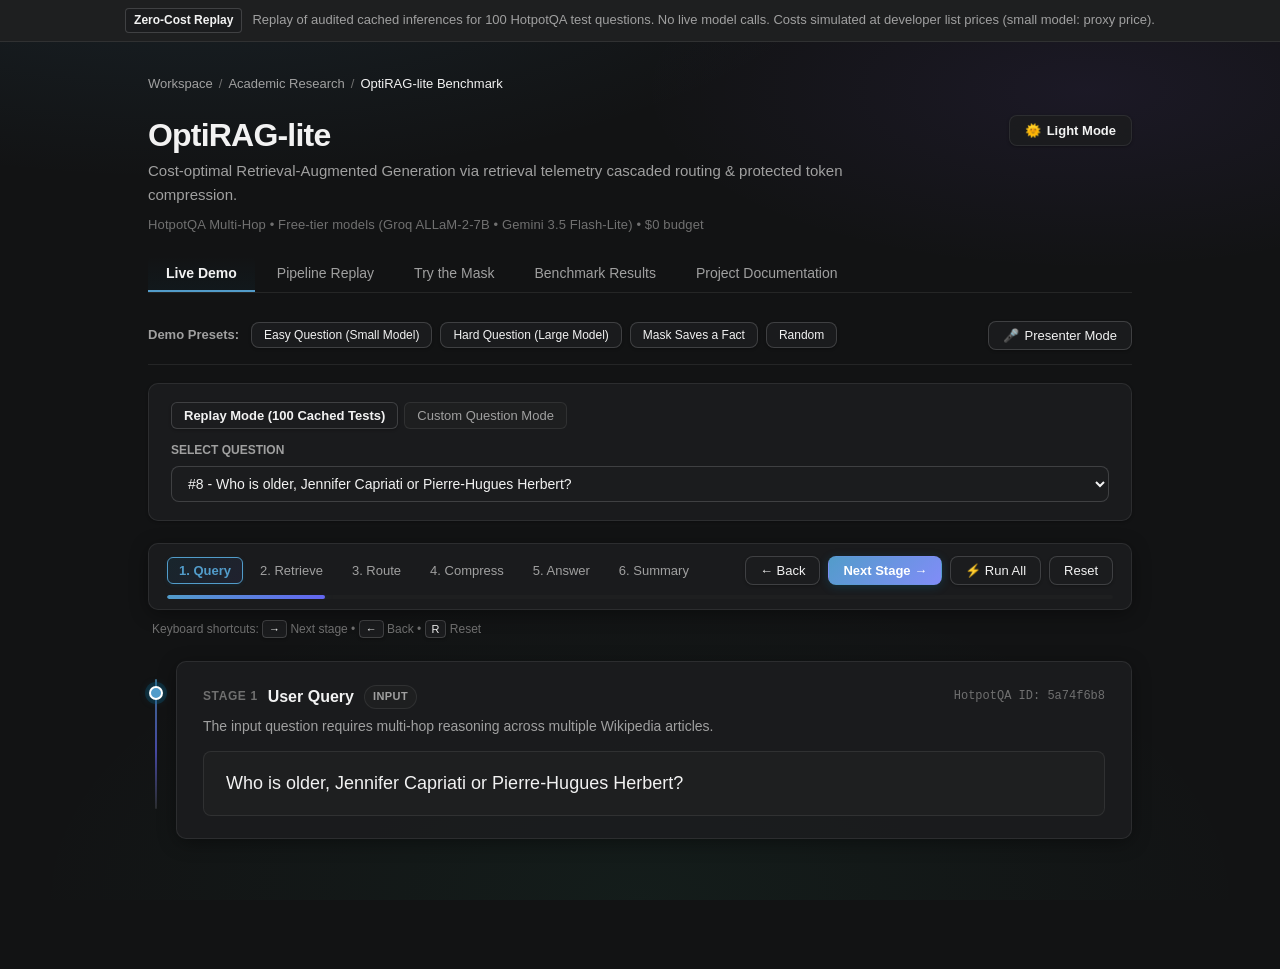
==== commit c1b12f36: "style(ui): introduce fluid flow spine, atmospheric depth, and dynamic visual gates" ====
--- a/demo_site/index.html
+++ b/demo_site/index.html
@@ -101,144 +101,190 @@
 
       <!-- Stepper Progress & Action Controls -->
       <div class="stepper-nav-bar">
-        <div class="stepper-pills">
-          <button class="step-pill active" data-step="1">1. Query</button>
-          <button class="step-pill" data-step="2">2. Retrieve</button>
-          <button class="step-pill" data-step="3">3. Route</button>
-          <button class="step-pill" data-step="4">4. Compress</button>
-          <button class="step-pill" data-step="5">5. Answer</button>
-          <button class="step-pill" data-step="6">6. Summary</button>
-        </div>
-        <div class="stepper-actions">
-          <button class="notion-btn" id="btnLivePrev" title="Previous Stage (Left Arrow)">← Back</button>
-          <button class="notion-btn primary" id="btnLiveNext" title="Next Stage (Right Arrow)">Next Stage →</button>
-          <button class="notion-btn" id="btnLiveRunAll" title="Run all pipeline stages automatically">⚡ Run All</button>
-          <button class="notion-btn" id="btnLiveReset" title="Reset to start (R)">Reset</button>
+        <div class="stepper-nav-top">
+          <div class="stepper-pills">
+            <button class="step-pill active" data-step="1">1. Query</button>
+            <button class="step-pill" data-step="2">2. Retrieve</button>
+            <button class="step-pill" data-step="3">3. Route</button>
+            <button class="step-pill" data-step="4">4. Compress</button>
+            <button class="step-pill" data-step="5">5. Answer</button>
+            <button class="step-pill" data-step="6">6. Summary</button>
+          </div>
+          <div class="stepper-actions">
+            <button class="notion-btn" id="btnLivePrev" title="Previous Stage (Left Arrow)">← Back</button>
+            <button class="notion-btn primary" id="btnLiveNext" title="Next Stage (Right Arrow)">Next Stage →</button>
+            <button class="notion-btn" id="btnLiveRunAll" title="Run all pipeline stages automatically">⚡ Run All</button>
+            <button class="notion-btn" id="btnLiveReset" title="Reset to start (R)">Reset</button>
+          </div>
+        </div>
+        <div class="stepper-progress-track">
+          <div class="stepper-progress-fill" id="liveProgressFill" style="width: 16.66%;"></div>
         </div>
       </div>
       <div class="stepper-hint">
         <span>Keyboard shortcuts: <kbd>→</kbd> Next stage &bull; <kbd>←</kbd> Back &bull; <kbd>R</kbd> Reset</span>
       </div>
 
-      <!-- Stepper Stages Container -->
-      <div id="liveStepperContainer">
-
-        <!-- Stage 1: Query -->
-        <div class="stepper-card" id="liveStep1">
-          <div class="stage-header">
-            <span class="stage-num">Stage 1</span>
-            <span class="stage-title">User Query</span>
-            <span class="stage-io-badge input">INPUT</span>
-            <span id="liveQidBadge" style="margin-left: auto; font-size: 12px; color: var(--text-tertiary); font-family: 'SFMono-Regular', Menlo, monospace;"></span>
-          </div>
-          <div class="stage-summary">
-            The input question requires multi-hop reasoning across multiple Wikipedia articles.
-          </div>
-          <div class="stage-body">
-            <div class="live-query-display" id="liveQuestionText">Loading question...</div>
-          </div>
-        </div>
-
-        <!-- Stage 2: Retrieve -->
-        <div class="stepper-card hidden" id="liveStep2">
-          <div class="stage-header">
-            <span class="stage-num">Stage 2</span>
-            <span class="stage-title">Dense Retrieval &amp; Confidence</span>
-            <span class="stage-io-badge output">OUTPUT: TOP-5 PASSAGES</span>
-            <span id="liveRetrievalConfidenceBadge" class="badge-notion success" style="margin-left: auto;">Retrieval Confidence: High</span>
-          </div>
-          <div class="stage-summary">
-            Retrieved top-5 passages using MiniLM embeddings and FAISS index. Telemetry signals quantify retrieval ambiguity.
-          </div>
-          <div class="stage-body">
-            <div class="live-passages-list" id="livePassagesList"></div>
-          </div>
-        </div>
-
-        <!-- Stage 3: Route -->
-        <div class="stepper-card hidden" id="liveStep3">
-          <div class="stage-header">
-            <span class="stage-num">Stage 3</span>
-            <span class="stage-title">Cascade Routing</span>
-            <span class="stage-io-badge output">DECISION</span>
-            <span id="liveRouteDecisionBadge" class="badge-notion success" style="margin-left: auto;">ROUTE TO SMALL MODEL</span>
-          </div>
-          <div class="stage-summary">
-            Classifier evaluates retrieval confidence to decide if the cheap 7B model is sufficient or if the frontier model is needed.
-          </div>
-          <div class="stage-body">
-            <div class="live-route-explanation" id="liveRouteReasonText">
-              Retrieval confidence is high and multi-hop complexity is low, so the fast 7B model is sufficient to answer accurately at 90% lower cost.
-            </div>
-          </div>
-        </div>
-
-        <!-- Stage 4: Compress -->
-        <div class="stepper-card hidden" id="liveStep4">
-          <div class="stage-header">
-            <span class="stage-num">Stage 4</span>
-            <span class="stage-title">PTM Context Compression</span>
-            <span class="stage-io-badge output">COMPRESSED CONTEXT</span>
-            <span id="liveCompressionBadge" class="badge-notion info" style="margin-left: auto;">41% Shorter &bull; 536 → 318 tokens</span>
-          </div>
-          <div class="stage-summary">
-            LLMLingua-2 prunes filler text while the Protected Token Mask (PTM) locks in numbers, dates, currency, and negations in color.
-          </div>
-          <div class="stage-body">
-            <div class="live-compress-compare">
-              <div class="compress-col">
-                <div class="compress-col-title">Original Context (With Protected Entities &amp; Faded Pruned Text)</div>
-                <div class="doc-text live-context-box" id="liveOrigContextView"></div>
+      <!-- Stepper Stages Container with Flow Spine -->
+      <div class="flow-stepper-wrap">
+        <div class="flow-spine-line" id="flowSpineLine"></div>
+        <div id="liveStepperContainer">
+
+          <!-- Stage 1: Query -->
+          <div class="stepper-card flow-step" id="liveStep1">
+            <div class="flow-node active" id="flowNode1"></div>
+            <div class="stage-header">
+              <span class="stage-num">Stage 1</span>
+              <span class="stage-title">User Query</span>
+              <span class="stage-io-badge input">INPUT</span>
+              <span id="liveQidBadge" style="margin-left: auto; font-size: 12px; color: var(--text-tertiary); font-family: 'SFMono-Regular', Menlo, monospace;"></span>
+            </div>
+            <div class="stage-summary">
+              The input question requires multi-hop reasoning across multiple Wikipedia articles.
+            </div>
+            <div class="stage-body">
+              <div class="live-query-display" id="liveQuestionText">Loading question...</div>
+            </div>
+          </div>
+
+          <!-- Stage 2: Retrieve -->
+          <div class="stepper-card flow-step hidden" id="liveStep2">
+            <div class="flow-node" id="flowNode2"></div>
+            <div class="stage-header">
+              <span class="stage-num">Stage 2</span>
+              <span class="stage-title">Dense Retrieval &amp; Confidence</span>
+              <span class="stage-io-badge output">OUTPUT: TOP-5 PASSAGES</span>
+              <span id="liveRetrievalConfidenceBadge" class="badge-notion success" style="margin-left: auto;">Retrieval Confidence: High</span>
+            </div>
+            <div class="stage-summary">
+              Retrieved top-5 passages using MiniLM embeddings and FAISS index. Telemetry signals quantify retrieval ambiguity.
+            </div>
+            <div class="stage-body">
+              <div class="live-passages-list" id="livePassagesList"></div>
+            </div>
+          </div>
+
+          <!-- Stage 3: Route -->
+          <div class="stepper-card flow-step hidden" id="liveStep3">
+            <div class="flow-node" id="flowNode3"></div>
+            <div class="stage-header">
+              <span class="stage-num">Stage 3</span>
+              <span class="stage-title">Cascade Routing</span>
+              <span class="stage-io-badge output">DECISION</span>
+              <span id="liveRouteDecisionBadge" class="badge-notion success" style="margin-left: auto;">ROUTE TO SMALL MODEL</span>
+            </div>
+            <div class="stage-summary">
+              Classifier evaluates retrieval confidence to decide if the cheap 7B model is sufficient or if the frontier model is needed.
+            </div>
+            <div class="stage-body">
+              <div class="live-route-explanation" id="liveRouteReasonText">
+                Retrieval confidence is high and multi-hop complexity is low, so the fast 7B model is sufficient to answer accurately at 90% lower cost.
               </div>
-              <div class="compress-col">
-                <div class="compress-col-title">Compressed Context (Preserved Facts)</div>
-                <div class="doc-text live-context-box" id="liveCompContextView"></div>
-              </div>
-            </div>
-          </div>
-        </div>
-
-        <!-- Stage 5: Answer -->
-        <div class="stepper-card hidden" id="liveStep5">
-          <div class="stage-header">
-            <span class="stage-num">Stage 5</span>
-            <span class="stage-title">Final Generation &amp; Evaluation</span>
-            <span class="stage-io-badge output">FINAL ANSWER</span>
-            <span id="liveModelBadge" class="badge-notion info" style="margin-left: auto;">Served by Small Tier (ALLaM-2-7B)</span>
-          </div>
-          <div class="stage-summary">
-            The selected model generates the final answer using the compressed context.
-          </div>
-          <div class="stage-body">
-            <div class="live-answer-card">
-              <div class="live-answer-text" id="liveAnswerText">"..."</div>
-              <div class="live-gold-reveal-wrap">
-                <button class="notion-btn" id="btnLiveRevealGold">Reveal Ground Truth</button>
-                <div id="liveGoldContainer" style="display: none; align-items: center; gap: 10px;">
-                  <span style="font-size: 13px; font-weight: 600; text-transform: uppercase; color: var(--text-secondary);">Ground Truth:</span>
-                  <span id="liveGoldAnswerText" class="badge-notion success" style="font-size: 15px;"></span>
-                  <span id="liveEvalStatusBadge" class="badge-notion"></span>
+              <div class="route-gate-diagram" id="liveRouteGateDiagram">
+                <div class="gate-node input-node">
+                  <span class="node-label">Telemetry Hardness Score</span>
+                  <span class="node-val" id="liveRouteGateVal">P(hard) = 0.417</span>
+                </div>
+                <div class="gate-branch-split">
+                  <div class="gate-branch-arm" id="gateArmSmall">
+                    <div class="gate-branch-header">
+                      <span class="arm-cond">&lt; 0.520 Threshold</span>
+                      <span class="arm-tag small">Cost: $0.02 / 1k</span>
+                    </div>
+                    <div class="gate-branch-title">Small Tier: ALLaM-2-7B</div>
+                  </div>
+                  <div class="gate-branch-arm" id="gateArmLarge">
+                    <div class="gate-branch-header">
+                      <span class="arm-cond">&ge; 0.520 Threshold</span>
+                      <span class="arm-tag large">Cost: $0.23 / 1k</span>
+                    </div>
+                    <div class="gate-branch-title">Large Tier: Gemini 3.5 Flash-Lite</div>
+                  </div>
                 </div>
               </div>
             </div>
           </div>
-        </div>
-
-        <!-- Stage 6: Summary Strip -->
-        <div class="stepper-card hidden" id="liveStep6">
-          <div class="stage-header">
-            <span class="stage-num">Stage 6</span>
-            <span class="stage-title">Pipeline Impact Summary</span>
-            <span class="stage-io-badge output">OPTIMIZATION RESULT</span>
-          </div>
-          <div class="stage-summary">
-            One-line comparison between standard uncompressed large-model baseline and the OptiRAG pipeline.
-          </div>
-          <div class="stage-body">
-            <div class="live-summary-strip" id="liveSummaryStrip"></div>
-          </div>
-        </div>
-
+
+          <!-- Stage 4: Compress -->
+          <div class="stepper-card flow-step hidden" id="liveStep4">
+            <div class="flow-node" id="flowNode4"></div>
+            <div class="stage-header">
+              <span class="stage-num">Stage 4</span>
+              <span class="stage-title">PTM Context Compression</span>
+              <span class="stage-io-badge output">COMPRESSED CONTEXT</span>
+              <span id="liveCompressionBadge" class="badge-notion info" style="margin-left: auto;">41% Shorter &bull; 536 → 318 tokens</span>
+            </div>
+            <div class="stage-summary">
+              LLMLingua-2 prunes filler text while the Protected Token Mask (PTM) locks in numbers, dates, currency, and negations in color.
+            </div>
+            <div class="stage-body">
+              <div class="compression-flow-meter" id="liveCompressionMeter">
+                <div class="flow-meter-bar">
+                  <div class="flow-meter-retained" id="liveMeterRetained" style="width: 59%;"></div>
+                  <div class="flow-meter-pruned" id="liveMeterPruned" style="width: 41%;"></div>
+                </div>
+                <div class="flow-meter-legend">
+                  <span class="meter-legend-item"><span class="legend-dot retained"></span> <span id="liveMeterRetainedText">Retained Context (318 tokens)</span></span>
+                  <span class="meter-legend-item"><span class="legend-dot pruned"></span> <span id="liveMeterPrunedText">Pruned Peripheral Tokens (-41%)</span></span>
+                </div>
+              </div>
+              <div class="live-compress-compare">
+                <div class="compress-col">
+                  <div class="compress-col-title">Original Context (Protected Spans &amp; Pruned Faded Text)</div>
+                  <div class="doc-text live-context-box" id="liveOrigContextView"></div>
+                </div>
+                <div class="compress-col">
+                  <div class="compress-col-title">Compressed Context (Preserved Facts)</div>
+                  <div class="doc-text live-context-box" id="liveCompContextView"></div>
+                </div>
+              </div>
+            </div>
+          </div>
+
+          <!-- Stage 5: Answer -->
+          <div class="stepper-card flow-step hidden" id="liveStep5">
+            <div class="flow-node" id="flowNode5"></div>
+            <div class="stage-header">
+              <span class="stage-num">Stage 5</span>
+              <span class="stage-title">Final Generation &amp; Evaluation</span>
+              <span class="stage-io-badge output">FINAL ANSWER</span>
+              <span id="liveModelBadge" class="badge-notion info" style="margin-left: auto;">Served by Small Tier (ALLaM-2-7B)</span>
+            </div>
+            <div class="stage-summary">
+              The selected model generates the final answer using the compressed context.
+            </div>
+            <div class="stage-body">
+              <div class="live-answer-card">
+                <div class="live-answer-text" id="liveAnswerText">"..."</div>
+                <div class="live-gold-reveal-wrap">
+                  <button class="notion-btn" id="btnLiveRevealGold">Reveal Ground Truth</button>
+                  <div id="liveGoldContainer" style="display: none; align-items: center; gap: 10px;">
+                    <span style="font-size: 13px; font-weight: 600; text-transform: uppercase; color: var(--text-secondary);">Ground Truth:</span>
+                    <span id="liveGoldAnswerText" class="badge-notion success" style="font-size: 15px;"></span>
+                    <span id="liveEvalStatusBadge" class="badge-notion"></span>
+                  </div>
+                </div>
+              </div>
+            </div>
+          </div>
+
+          <!-- Stage 6: Summary Strip -->
+          <div class="stepper-card flow-step hidden" id="liveStep6">
+            <div class="flow-node" id="flowNode6"></div>
+            <div class="stage-header">
+              <span class="stage-num">Stage 6</span>
+              <span class="stage-title">Pipeline Impact Summary</span>
+              <span class="stage-io-badge output">OPTIMIZATION RESULT</span>
+            </div>
+            <div class="stage-summary">
+              One-line comparison between standard uncompressed large-model baseline and the OptiRAG pipeline.
+            </div>
+            <div class="stage-body">
+              <div class="live-summary-strip" id="liveSummaryStrip"></div>
+            </div>
+          </div>
+
+        </div>
       </div>
     </section>
 
--- a/demo_site/style.css
+++ b/demo_site/style.css
@@ -1,38 +1,40 @@
 /* ==========================================================================
-   OptiRAG-lite: Minimalist Document-First Stylesheet
-   Designed for academic clarity, generous whitespace, thin borders,
-   single accent color (#0b6e99 / #529cca), and max two font weights (400, 600).
+   OptiRAG-lite: Fluid Editorial Scientific Stylesheet
+   Designed with fluid pipeline flow, atmospheric background depth,
+   luminous connecting spine, smooth cubic-bezier transitions,
+   and clean responsive ergonomics.
    Runs 100% offline with zero CDN dependencies.
    ========================================================================== */
 
 :root {
-  /* Light Theme */
-  --bg-canvas: #ffffff;
+  /* Light Theme Variables */
+  --bg-canvas: #fafaf9;
   --bg-page: #fbfbfa;
-  --bg-subtle: #f7f6f3;
-  --bg-card: #ffffff;
-  --bg-hover: #f1f1ef;
-  --bg-active: #e9e9e8;
-  --border-subtle: #e9e9e8;
-  --border-medium: #d3d3d1;
-  --border-focus: #2383e2;
+  --bg-subtle: #f5f5f4;
+  --bg-card: rgba(255, 255, 255, 0.94);
+  --bg-hover: #f0f0ee;
+  --bg-active: #e7e7e5;
+  --border-subtle: #e8e8e6;
+  --border-medium: #d6d6d3;
+  --border-focus: #0b6e99;
   
-  --text-primary: #37352f;
-  --text-secondary: #787774;
-  --text-tertiary: #9b9a97;
+  --text-primary: #2b2a27;
+  --text-secondary: #6e6d69;
+  --text-tertiary: #969591;
   --text-blue: #0b6e99;
   --accent-color: #0b6e99;
+  --accent-gradient: linear-gradient(135deg, #0b6e99 0%, #4f46e5 100%);
   
   /* Callout Tints */
-  --callout-bg: #f7f6f3;
-  --callout-border: #e9e9e8;
-  --callout-blue-bg: #f0f7fb;
+  --callout-bg: rgba(245, 245, 244, 0.85);
+  --callout-border: #e8e8e6;
+  --callout-blue-bg: rgba(240, 247, 251, 0.85);
   --callout-blue-border: #d4eaf7;
-  --callout-green-bg: #f1f8f3;
+  --callout-green-bg: rgba(241, 248, 243, 0.85);
   --callout-green-border: #d8eedf;
-  --callout-yellow-bg: #fbf7ee;
+  --callout-yellow-bg: rgba(251, 247, 238, 0.85);
   --callout-yellow-border: #f3e9d2;
-  --callout-red-bg: #fdf3f3;
+  --callout-red-bg: rgba(253, 243, 243, 0.85);
   --callout-red-border: #fadcdb;
 
   /* Protected Token Highlights */
@@ -56,36 +58,39 @@
   --ptm-number-text: #9065b0;
   --ptm-number-border: #ba68c8;
 
-  --shadow-notion: 0 1px 3px rgba(15, 15, 15, 0.05);
+  --shadow-sm: 0 1px 3px rgba(0, 0, 0, 0.04);
+  --shadow-md: 0 4px 18px -2px rgba(15, 23, 42, 0.06), 0 1px 3px rgba(0, 0, 0, 0.02);
+  --shadow-lg: 0 10px 30px -4px rgba(15, 23, 42, 0.09), 0 2px 6px -1px rgba(0, 0, 0, 0.03);
 }
 
 [data-theme="dark"] {
-  /* Dark Theme */
-  --bg-canvas: #191919;
-  --bg-page: #202020;
-  --bg-subtle: #252525;
-  --bg-card: #202020;
-  --bg-hover: #2c2c2c;
-  --bg-active: #373737;
-  --border-subtle: #2f2f2f;
-  --border-medium: #3f3f3f;
+  /* Dark Theme Variables */
+  --bg-canvas: #121314;
+  --bg-page: #18191a;
+  --bg-subtle: #1e1f20;
+  --bg-card: rgba(28, 29, 31, 0.92);
+  --bg-hover: #262729;
+  --bg-active: #313235;
+  --border-subtle: rgba(255, 255, 255, 0.08);
+  --border-medium: rgba(255, 255, 255, 0.16);
   --border-focus: #529cca;
   
-  --text-primary: #e6e6e6;
-  --text-secondary: #9b9b9b;
-  --text-tertiary: #6b6b6b;
+  --text-primary: #f2f2f2;
+  --text-secondary: #a0a0a0;
+  --text-tertiary: #707070;
   --text-blue: #529cca;
   --accent-color: #529cca;
-
-  --callout-bg: #252525;
-  --callout-border: #2f2f2f;
-  --callout-blue-bg: #1e2832;
+  --accent-gradient: linear-gradient(135deg, #529cca 0%, #818cf8 100%);
+
+  --callout-bg: rgba(32, 33, 35, 0.85);
+  --callout-border: rgba(255, 255, 255, 0.08);
+  --callout-blue-bg: rgba(30, 42, 53, 0.85);
   --callout-blue-border: #283a4c;
-  --callout-green-bg: #1c2b22;
+  --callout-green-bg: rgba(28, 43, 34, 0.85);
   --callout-green-border: #274433;
-  --callout-yellow-bg: #2d281a;
+  --callout-yellow-bg: rgba(45, 40, 26, 0.85);
   --callout-yellow-border: #443c24;
-  --callout-red-bg: #301f21;
+  --callout-red-bg: rgba(48, 31, 33, 0.85);
   --callout-red-border: #4a282b;
 
   --ptm-currency-bg: rgba(74, 222, 128, 0.15);
@@ -108,7 +113,9 @@
   --ptm-number-text: #d8b4fe;
   --ptm-number-border: #c084fc;
 
-  --shadow-notion: 0 1px 3px rgba(0, 0, 0, 0.25);
+  --shadow-sm: 0 1px 3px rgba(0, 0, 0, 0.3);
+  --shadow-md: 0 4px 20px -2px rgba(0, 0, 0, 0.45);
+  --shadow-lg: 0 10px 32px -4px rgba(0, 0, 0, 0.6);
 }
 
 /* Base Styles & Two Font Weights: 400 (normal) and 600 (semibold) */
@@ -124,10 +131,22 @@
   font-weight: 400;
   line-height: 1.6;
   background-color: var(--bg-canvas);
+  background-image: 
+    radial-gradient(ellipse 90% 50% at 15% -10%, rgba(11, 110, 153, 0.08), transparent 60%),
+    radial-gradient(ellipse 70% 40% at 85% 10%, rgba(99, 102, 241, 0.06), transparent 50%),
+    radial-gradient(ellipse 80% 60% at 50% 100%, rgba(16, 185, 129, 0.04), transparent 60%);
+  background-attachment: fixed;
   color: var(--text-primary);
   -webkit-font-smoothing: antialiased;
   padding-bottom: 80px;
-  transition: background-color 0.15s ease, color 0.15s ease;
+  transition: background-color 0.25s ease, color 0.25s ease;
+}
+
+[data-theme="dark"] body {
+  background-image: 
+    radial-gradient(ellipse 90% 50% at 15% -10%, rgba(82, 156, 202, 0.12), transparent 60%),
+    radial-gradient(ellipse 70% 40% at 85% 10%, rgba(139, 92, 246, 0.08), transparent 50%),
+    radial-gradient(ellipse 80% 60% at 50% 100%, rgba(52, 211, 153, 0.05), transparent 60%);
 }
 
 strong, b, th, .bold {
@@ -160,11 +179,11 @@
   color: var(--text-primary);
 }
 
-/* Layout */
+/* Layout Container */
 .notion-layout {
   max-width: 1040px;
   margin: 0 auto;
-  padding: 28px 28px;
+  padding: 32px 28px;
 }
 
 .breadcrumbs {
@@ -173,7 +192,7 @@
   gap: 6px;
   font-size: 13px;
   color: var(--text-tertiary);
-  margin-bottom: 18px;
+  margin-bottom: 20px;
   flex-wrap: wrap;
 }
 
@@ -190,15 +209,15 @@
   display: flex;
   justify-content: space-between;
   align-items: flex-start;
-  margin-bottom: 18px;
+  margin-bottom: 20px;
   flex-wrap: wrap;
   gap: 16px;
 }
 
 .page-title {
-  font-size: 30px;
-  font-weight: 600;
-  letter-spacing: -0.02em;
+  font-size: 32px;
+  font-weight: 600;
+  letter-spacing: -0.025em;
   color: var(--text-primary);
   line-height: 1.25;
 }
@@ -219,32 +238,35 @@
 }
 
 .theme-toggle-btn {
-  background: var(--bg-subtle);
-  border: 1px solid var(--border-subtle);
-  color: var(--text-primary);
-  border-radius: 6px;
-  padding: 6px 14px;
+  background: var(--bg-card);
+  backdrop-filter: blur(8px);
+  border: 1px solid var(--border-subtle);
+  color: var(--text-primary);
+  border-radius: 8px;
+  padding: 7px 15px;
   font-size: 13px;
   font-weight: 600;
   cursor: pointer;
   display: inline-flex;
   align-items: center;
   gap: 6px;
-  transition: all 0.15s ease;
+  transition: all 0.2s cubic-bezier(0.16, 1, 0.3, 1);
+  box-shadow: var(--shadow-sm);
 }
 
 .theme-toggle-btn:hover {
   background: var(--bg-hover);
   border-color: var(--border-medium);
-}
-
-/* Clean Tabs Bar (Zero emoji clutter) */
+  transform: translateY(-1px);
+}
+
+/* Navigation Tabs (Fluid pills, no emoji clutter) */
 .notion-views-bar {
   display: flex;
   align-items: center;
   gap: 4px;
   border-bottom: 1px solid var(--border-subtle);
-  margin-bottom: 24px;
+  margin-bottom: 28px;
   overflow-x: auto;
 }
 
@@ -253,15 +275,15 @@
   color: var(--text-secondary);
   border: none;
   border-bottom: 2px solid transparent;
-  padding: 8px 16px;
+  padding: 9px 18px;
   font-size: 14px;
   font-weight: 500;
   cursor: pointer;
   display: inline-flex;
   align-items: center;
   gap: 6px;
-  border-radius: 4px 4px 0 0;
-  transition: all 0.15s ease;
+  border-radius: 6px 6px 0 0;
+  transition: all 0.2s cubic-bezier(0.16, 1, 0.3, 1);
   white-space: nowrap;
 }
 
@@ -274,7 +296,7 @@
   color: var(--text-primary);
   font-weight: 600;
   border-bottom: 2px solid var(--text-blue);
-  background: var(--bg-hover);
+  background: linear-gradient(180deg, transparent, rgba(11, 110, 153, 0.06));
 }
 
 .tab-content {
@@ -283,14 +305,21 @@
 
 .tab-content.active {
   display: block;
-}
-
-/* Buttons */
+  animation: fadeInTab 0.25s cubic-bezier(0.16, 1, 0.3, 1) forwards;
+}
+
+@keyframes fadeInTab {
+  from { opacity: 0; transform: translateY(6px); }
+  to { opacity: 1; transform: translateY(0); }
+}
+
+/* Fluid Buttons */
 .notion-btn {
   background: var(--bg-card);
+  backdrop-filter: blur(8px);
   border: 1px solid var(--border-medium);
   color: var(--text-primary);
-  border-radius: 6px;
+  border-radius: 8px;
   padding: 6px 14px;
   font-size: 13px;
   font-weight: 500;
@@ -298,35 +327,45 @@
   display: inline-flex;
   align-items: center;
   gap: 6px;
-  transition: all 0.15s ease;
+  transition: all 0.2s cubic-bezier(0.16, 1, 0.3, 1);
+  box-shadow: var(--shadow-sm);
 }
 
 .notion-btn:hover {
   background: var(--bg-hover);
   border-color: var(--border-focus);
+  transform: translateY(-1.5px);
+  box-shadow: var(--shadow-md);
+}
+
+.notion-btn:active {
+  transform: translateY(0);
 }
 
 .notion-btn.primary {
-  background: var(--text-blue);
+  background: var(--accent-gradient);
   color: #ffffff;
-  border-color: var(--text-blue);
-  font-weight: 600;
+  border: 1px solid transparent;
+  font-weight: 600;
+  box-shadow: 0 2px 10px rgba(11, 110, 153, 0.28);
 }
 
 .notion-btn.primary:hover {
-  opacity: 0.9;
+  box-shadow: 0 4px 18px rgba(11, 110, 153, 0.42);
+  transform: translateY(-1.5px);
 }
 
 /* Badges */
 .badge-notion {
   display: inline-flex;
   align-items: center;
-  padding: 2px 8px;
-  border-radius: 4px;
+  padding: 3px 10px;
+  border-radius: 99px;
   font-size: 12px;
   font-weight: 600;
   line-height: 1.4;
   border: 1px solid transparent;
+  transition: all 0.2s ease;
 }
 
 .badge-notion.success {
@@ -356,17 +395,25 @@
 /* Cards & Notion Blocks */
 .notion-block {
   background: var(--bg-card);
-  border: 1px solid var(--border-subtle);
-  border-radius: 8px;
-  padding: 20px 24px;
-  margin-bottom: 20px;
+  backdrop-filter: blur(14px);
+  -webkit-backdrop-filter: blur(14px);
+  border: 1px solid var(--border-subtle);
+  border-radius: 10px;
+  padding: 22px 26px;
+  margin-bottom: 22px;
+  box-shadow: var(--shadow-md);
+  transition: border-color 0.2s ease, box-shadow 0.2s ease;
+}
+
+.notion-block:hover {
+  border-color: var(--border-medium);
 }
 
 .block-header {
   display: flex;
   align-items: center;
   gap: 10px;
-  margin-bottom: 12px;
+  margin-bottom: 10px;
   flex-wrap: wrap;
 }
 
@@ -388,12 +435,12 @@
   align-items: flex-start;
   gap: 12px;
   padding: 14px 18px;
-  border-radius: 6px;
+  border-radius: 8px;
   font-size: 14px;
   line-height: 1.5;
   border: 1px solid var(--callout-border);
   background: var(--callout-bg);
-  margin: 12px 0;
+  margin: 14px 0;
 }
 
 .notion-callout.blue {
@@ -425,13 +472,14 @@
 details.details-toggle {
   margin: 14px 0;
   border: 1px solid var(--border-subtle);
-  border-radius: 6px;
+  border-radius: 8px;
   background: var(--bg-card);
   overflow: hidden;
+  box-shadow: var(--shadow-sm);
 }
 
 details.details-toggle > summary {
-  padding: 9px 14px;
+  padding: 10px 16px;
   font-size: 13px;
   font-weight: 600;
   color: var(--text-secondary);
@@ -451,18 +499,18 @@
 }
 
 details.details-toggle .details-content {
-  padding: 16px;
+  padding: 18px;
 }
 
 /* ==============================================================
-   TAB 1: LIVE DEMO STYLING
+   TAB 1: LIVE DEMO (FLUID FLOW & STEPPER)
    ============================================================== */
 .live-presets-bar {
   display: flex;
   align-items: center;
   gap: 8px;
   flex-wrap: wrap;
-  margin-bottom: 16px;
+  margin-bottom: 18px;
   padding-bottom: 14px;
   border-bottom: 1px solid var(--border-subtle);
 }
@@ -476,15 +524,17 @@
 
 .live-preset-btn {
   font-size: 12px;
-  padding: 5px 11px;
+  padding: 5px 12px;
 }
 
 .live-input-container {
   background: var(--bg-card);
-  border: 1px solid var(--border-subtle);
-  border-radius: 8px;
-  padding: 16px 20px;
-  margin-bottom: 20px;
+  backdrop-filter: blur(14px);
+  border: 1px solid var(--border-subtle);
+  border-radius: 10px;
+  padding: 18px 22px;
+  margin-bottom: 22px;
+  box-shadow: var(--shadow-sm);
 }
 
 .live-mode-switch {
@@ -496,17 +546,18 @@
 .mode-pill {
   background: var(--bg-subtle);
   border: 1px solid var(--border-subtle);
-  border-radius: 4px;
+  border-radius: 6px;
   padding: 5px 12px;
   font-size: 13px;
   font-weight: 500;
   color: var(--text-secondary);
   cursor: pointer;
-  transition: all 0.15s ease;
+  transition: all 0.2s cubic-bezier(0.16, 1, 0.3, 1);
 }
 
 .mode-pill:hover {
   color: var(--text-primary);
+  background: var(--bg-hover);
 }
 
 .mode-pill.active {
@@ -514,6 +565,7 @@
   border-color: var(--border-medium);
   color: var(--text-primary);
   font-weight: 600;
+  box-shadow: var(--shadow-sm);
 }
 
 .live-custom-note {
@@ -521,42 +573,48 @@
   color: var(--text-blue);
   background: var(--callout-blue-bg);
   border: 1px solid var(--callout-blue-border);
-  border-radius: 4px;
-  padding: 6px 12px;
-  margin-top: 8px;
-}
-
-/* Stepper Navigation Bar */
+  border-radius: 6px;
+  padding: 8px 14px;
+  margin-top: 10px;
+}
+
+/* Fluid Stepper Navigation Bar */
 .stepper-nav-bar {
+  background: var(--bg-card);
+  backdrop-filter: blur(16px);
+  border: 1px solid var(--border-subtle);
+  border-radius: 10px;
+  padding: 12px 18px 10px 18px;
+  margin-bottom: 10px;
+  box-shadow: var(--shadow-md);
+}
+
+.stepper-nav-top {
   display: flex;
   align-items: center;
   justify-content: space-between;
   gap: 12px;
   flex-wrap: wrap;
-  background: var(--bg-subtle);
-  border: 1px solid var(--border-subtle);
-  border-radius: 8px;
-  padding: 10px 16px;
   margin-bottom: 10px;
 }
 
 .stepper-pills {
   display: flex;
   align-items: center;
-  gap: 4px;
+  gap: 5px;
   flex-wrap: wrap;
 }
 
 .step-pill {
   background: transparent;
   border: 1px solid transparent;
-  border-radius: 4px;
-  padding: 5px 10px;
+  border-radius: 6px;
+  padding: 5px 11px;
   font-size: 13px;
   font-weight: 500;
   color: var(--text-secondary);
   cursor: pointer;
-  transition: all 0.15s ease;
+  transition: all 0.2s cubic-bezier(0.16, 1, 0.3, 1);
 }
 
 .step-pill:hover {
@@ -565,10 +623,31 @@
 }
 
 .step-pill.active {
-  background: var(--bg-card);
-  border-color: var(--border-medium);
-  color: var(--text-primary);
-  font-weight: 600;
+  background: linear-gradient(135deg, rgba(11, 110, 153, 0.12), rgba(99, 102, 241, 0.08));
+  border-color: var(--text-blue);
+  color: var(--text-blue);
+  font-weight: 600;
+  box-shadow: 0 1px 4px rgba(11, 110, 153, 0.15);
+}
+
+.step-pill.completed {
+  color: var(--text-blue);
+}
+
+.stepper-progress-track {
+  width: 100%;
+  height: 4px;
+  background: var(--bg-subtle);
+  border-radius: 99px;
+  overflow: hidden;
+}
+
+.stepper-progress-fill {
+  height: 100%;
+  background: linear-gradient(90deg, var(--text-blue) 0%, #6366f1 100%);
+  border-radius: 99px;
+  transition: width 0.45s cubic-bezier(0.16, 1, 0.3, 1);
+  box-shadow: 0 0 8px rgba(11, 110, 153, 0.4);
 }
 
 .stepper-actions {
@@ -580,27 +659,89 @@
 .stepper-hint {
   font-size: 12px;
   color: var(--text-tertiary);
-  margin: 0 0 20px 4px;
+  margin: 0 0 22px 4px;
 }
 
 .stepper-hint kbd {
-  background: var(--bg-subtle);
+  background: var(--bg-card);
   border: 1px solid var(--border-medium);
-  border-radius: 3px;
-  padding: 1px 5px;
+  border-radius: 4px;
+  padding: 2px 6px;
   font-family: inherit;
   font-size: 11px;
   color: var(--text-primary);
+  box-shadow: var(--shadow-sm);
+}
+
+/* Fluid Flow Spine & Nodes */
+.flow-stepper-wrap {
+  position: relative;
+  padding-left: 28px;
+  margin-top: 14px;
+}
+
+.flow-spine-line {
+  position: absolute;
+  left: 7px;
+  top: 18px;
+  bottom: 30px;
+  width: 2px;
+  background: linear-gradient(180deg, var(--text-blue) 0%, #6366f1 55%, var(--border-medium) 100%);
+  border-radius: 2px;
+  opacity: 0.65;
+}
+
+.stepper-card.flow-step {
+  position: relative;
+}
+
+.flow-node {
+  position: absolute;
+  left: -28px;
+  top: 24px;
+  width: 14px;
+  height: 14px;
+  border-radius: 50%;
+  background: var(--bg-canvas);
+  border: 2px solid var(--border-medium);
+  transition: all 0.35s cubic-bezier(0.16, 1, 0.3, 1);
+  z-index: 2;
+}
+
+.flow-node.active {
+  background: var(--text-blue);
+  border-color: #ffffff;
+  box-shadow: 0 0 0 4px rgba(11, 110, 153, 0.25), 0 0 10px rgba(11, 110, 153, 0.4);
+  animation: pulseNode 2.4s infinite ease-in-out;
+}
+
+@keyframes pulseNode {
+  0%, 100% {
+    transform: scale(1);
+    box-shadow: 0 0 0 3px rgba(11, 110, 153, 0.25);
+  }
+  50% {
+    transform: scale(1.15);
+    box-shadow: 0 0 0 7px rgba(11, 110, 153, 0.08);
+  }
 }
 
 /* Stepper Stage Cards */
 .stepper-card {
   background: var(--bg-card);
-  border: 1px solid var(--border-subtle);
-  border-radius: 8px;
-  padding: 20px 24px;
-  margin-bottom: 16px;
-  transition: opacity 0.25s ease, transform 0.25s ease, border-color 0.15s ease;
+  backdrop-filter: blur(14px);
+  -webkit-backdrop-filter: blur(14px);
+  border: 1px solid var(--border-subtle);
+  border-radius: 10px;
+  padding: 22px 26px;
+  margin-bottom: 18px;
+  box-shadow: var(--shadow-md);
+  transition: transform 0.25s cubic-bezier(0.16, 1, 0.3, 1), box-shadow 0.25s cubic-bezier(0.16, 1, 0.3, 1), border-color 0.2s ease;
+}
+
+.stepper-card:hover {
+  box-shadow: var(--shadow-lg);
+  border-color: var(--border-medium);
 }
 
 .stepper-card.hidden {
@@ -608,17 +749,17 @@
 }
 
 .stepper-card.revealing {
-  animation: fadeInStep 0.25s cubic-bezier(0.16, 1, 0.3, 1) forwards;
-}
-
-@keyframes fadeInStep {
+  animation: fluidSlideUp 0.35s cubic-bezier(0.16, 1, 0.3, 1) forwards;
+}
+
+@keyframes fluidSlideUp {
   from {
     opacity: 0;
-    transform: translateY(6px);
+    transform: translateY(14px) scale(0.99);
   }
   to {
     opacity: 1;
-    transform: translateY(0);
+    transform: translateY(0) scale(1);
   }
 }
 
@@ -648,8 +789,8 @@
   font-size: 11px;
   font-weight: 600;
   text-transform: uppercase;
-  padding: 2px 7px;
-  border-radius: 4px;
+  padding: 2px 8px;
+  border-radius: 99px;
   letter-spacing: 0.04em;
 }
 
@@ -679,8 +820,8 @@
   color: var(--text-primary);
   background: var(--bg-subtle);
   border: 1px solid var(--border-subtle);
-  border-radius: 6px;
-  padding: 16px 20px;
+  border-radius: 8px;
+  padding: 18px 22px;
 }
 
 .live-passages-list {
@@ -692,8 +833,15 @@
 .live-passage-item {
   background: var(--bg-subtle);
   border: 1px solid var(--border-subtle);
-  border-radius: 6px;
-  padding: 10px 14px;
+  border-radius: 8px;
+  padding: 12px 16px;
+  transition: all 0.2s cubic-bezier(0.16, 1, 0.3, 1);
+}
+
+.live-passage-item:hover {
+  background: var(--bg-hover);
+  border-color: var(--border-medium);
+  transform: translateX(2px);
 }
 
 .live-passage-item-top {
@@ -718,11 +866,187 @@
 .live-route-explanation {
   background: var(--callout-blue-bg);
   border: 1px solid var(--callout-blue-border);
-  border-radius: 6px;
+  border-radius: 8px;
   padding: 14px 18px;
-  font-size: 15px;
+  font-size: 14px;
   color: var(--text-primary);
   line-height: 1.5;
+}
+
+/* Fluid Route Gate Diagram in Stage 3 */
+.route-gate-diagram {
+  display: grid;
+  grid-template-columns: 220px 1fr;
+  gap: 16px;
+  background: var(--bg-subtle);
+  border: 1px solid var(--border-subtle);
+  border-radius: 8px;
+  padding: 16px 20px;
+  margin-top: 14px;
+  align-items: center;
+}
+
+@media (max-width: 768px) {
+  .route-gate-diagram {
+    grid-template-columns: 1fr;
+  }
+}
+
+.gate-node.input-node {
+  border-right: 1px dashed var(--border-medium);
+  padding-right: 16px;
+}
+
+@media (max-width: 768px) {
+  .gate-node.input-node {
+    border-right: none;
+    border-bottom: 1px dashed var(--border-medium);
+    padding-bottom: 12px;
+  }
+}
+
+.node-label {
+  font-size: 11px;
+  font-weight: 600;
+  text-transform: uppercase;
+  color: var(--text-tertiary);
+  letter-spacing: 0.05em;
+  display: block;
+  margin-bottom: 4px;
+}
+
+.node-val {
+  font-size: 17px;
+  font-weight: 600;
+  font-family: 'SFMono-Regular', Menlo, monospace;
+  color: var(--text-primary);
+}
+
+.gate-branch-split {
+  display: grid;
+  grid-template-columns: 1fr 1fr;
+  gap: 12px;
+}
+
+@media (max-width: 600px) {
+  .gate-branch-split {
+    grid-template-columns: 1fr;
+  }
+}
+
+.gate-branch-arm {
+  background: var(--bg-card);
+  border: 1px solid var(--border-subtle);
+  border-radius: 8px;
+  padding: 12px 14px;
+  transition: all 0.3s cubic-bezier(0.16, 1, 0.3, 1);
+}
+
+.gate-branch-arm.selected {
+  border-color: var(--text-blue);
+  background: var(--callout-blue-bg);
+  box-shadow: 0 0 0 2px rgba(11, 110, 153, 0.2);
+  transform: scale(1.02);
+}
+
+.gate-branch-arm.dimmed {
+  opacity: 0.45;
+  filter: grayscale(40%);
+}
+
+.gate-branch-header {
+  display: flex;
+  justify-content: space-between;
+  align-items: center;
+  margin-bottom: 6px;
+}
+
+.arm-cond {
+  font-size: 11px;
+  font-weight: 600;
+  color: var(--text-secondary);
+}
+
+.arm-tag {
+  font-size: 11px;
+  padding: 2px 6px;
+  border-radius: 4px;
+  font-weight: 600;
+}
+
+.arm-tag.small {
+  background: var(--callout-green-bg);
+  color: var(--ptm-currency-text);
+}
+
+.arm-tag.large {
+  background: var(--callout-red-bg);
+  color: var(--ptm-negation-text);
+}
+
+.gate-branch-title {
+  font-size: 13px;
+  font-weight: 600;
+  color: var(--text-primary);
+}
+
+/* Fluid Compression Flow Meter in Stage 4 */
+.compression-flow-meter {
+  background: var(--bg-subtle);
+  border: 1px solid var(--border-subtle);
+  border-radius: 8px;
+  padding: 14px 18px;
+  margin-bottom: 14px;
+}
+
+.flow-meter-bar {
+  display: flex;
+  height: 8px;
+  border-radius: 99px;
+  overflow: hidden;
+  background: var(--border-medium);
+  margin-bottom: 8px;
+}
+
+.flow-meter-retained {
+  height: 100%;
+  background: linear-gradient(90deg, var(--text-blue), #6366f1);
+  transition: width 0.45s cubic-bezier(0.16, 1, 0.3, 1);
+  border-radius: 99px 0 0 99px;
+}
+
+.flow-meter-pruned {
+  height: 100%;
+  background: repeating-linear-gradient(45deg, rgba(224, 62, 62, 0.25), rgba(224, 62, 62, 0.25) 6px, rgba(224, 62, 62, 0.4) 6px, rgba(224, 62, 62, 0.4) 12px);
+  transition: width 0.45s cubic-bezier(0.16, 1, 0.3, 1);
+}
+
+.flow-meter-legend {
+  display: flex;
+  justify-content: space-between;
+  font-size: 12px;
+  font-weight: 500;
+  color: var(--text-secondary);
+}
+
+.meter-legend-item {
+  display: flex;
+  align-items: center;
+  gap: 6px;
+}
+
+.legend-dot.retained {
+  width: 8px;
+  height: 8px;
+  border-radius: 50%;
+  background: var(--text-blue);
+}
+
+.legend-dot.pruned {
+  width: 8px;
+  height: 8px;
+  border-radius: 50%;
+  background: var(--ptm-negation-text);
 }
 
 .live-compress-compare {
@@ -748,8 +1072,8 @@
 .live-context-box {
   background: var(--bg-subtle);
   border: 1px solid var(--border-subtle);
-  border-radius: 6px;
-  padding: 14px;
+  border-radius: 8px;
+  padding: 16px;
   font-size: 13px;
   line-height: 1.6;
   max-height: 260px;
@@ -761,13 +1085,18 @@
   color: var(--text-tertiary);
   text-decoration: line-through;
   opacity: 0.5;
+  transition: opacity 0.2s ease;
+}
+
+.pruned:hover {
+  opacity: 0.8;
 }
 
 .live-answer-card {
   background: var(--bg-subtle);
   border: 1px solid var(--border-subtle);
-  border-radius: 6px;
-  padding: 18px 20px;
+  border-radius: 8px;
+  padding: 20px 22px;
 }
 
 .live-answer-text {
@@ -783,7 +1112,7 @@
   align-items: center;
   gap: 12px;
   flex-wrap: wrap;
-  padding-top: 10px;
+  padding-top: 12px;
   border-top: 1px solid var(--border-subtle);
 }
 
@@ -791,14 +1120,22 @@
 .live-summary-strip {
   display: grid;
   grid-template-columns: repeat(auto-fit, minmax(220px, 1fr));
-  gap: 12px;
+  gap: 14px;
 }
 
 .summary-metric-card {
-  background: var(--bg-subtle);
-  border: 1px solid var(--border-subtle);
-  border-radius: 6px;
-  padding: 12px 16px;
+  background: var(--bg-card);
+  border: 1px solid var(--border-subtle);
+  border-radius: 8px;
+  padding: 14px 18px;
+  box-shadow: var(--shadow-sm);
+  transition: all 0.25s cubic-bezier(0.16, 1, 0.3, 1);
+}
+
+.summary-metric-card:hover {
+  transform: translateY(-2px);
+  box-shadow: var(--shadow-md);
+  border-color: var(--text-blue);
 }
 
 .summary-metric-label {
@@ -828,15 +1165,24 @@
 .hero-headline-grid {
   display: grid;
   grid-template-columns: repeat(auto-fit, minmax(240px, 1fr));
-  gap: 14px;
-  margin-bottom: 18px;
+  gap: 16px;
+  margin-bottom: 20px;
 }
 
 .hero-metric-card {
   background: var(--bg-card);
-  border: 1px solid var(--border-subtle);
-  border-radius: 8px;
-  padding: 16px 20px;
+  backdrop-filter: blur(14px);
+  border: 1px solid var(--border-subtle);
+  border-radius: 10px;
+  padding: 18px 22px;
+  box-shadow: var(--shadow-md);
+  transition: all 0.25s cubic-bezier(0.16, 1, 0.3, 1);
+}
+
+.hero-metric-card:hover {
+  transform: translateY(-2px);
+  box-shadow: var(--shadow-lg);
+  border-color: var(--border-medium);
 }
 
 .hero-metric-label {
@@ -849,7 +1195,7 @@
 }
 
 .hero-metric-value {
-  font-size: 24px;
+  font-size: 26px;
   font-weight: 600;
   color: var(--text-primary);
 }
@@ -863,23 +1209,25 @@
 
 .figure-block {
   background: var(--bg-card);
-  border: 1px solid var(--border-subtle);
-  border-radius: 8px;
-  padding: 16px;
-  margin: 16px 0;
+  backdrop-filter: blur(14px);
+  border: 1px solid var(--border-subtle);
+  border-radius: 10px;
+  padding: 18px;
+  margin: 18px 0;
   text-align: center;
+  box-shadow: var(--shadow-md);
 }
 
 .figure-block img {
   max-width: 100%;
   height: auto;
-  border-radius: 4px;
+  border-radius: 6px;
 }
 
 .figure-caption {
   font-size: 13px;
   color: var(--text-secondary);
-  margin-top: 10px;
+  margin-top: 12px;
   text-align: left;
   line-height: 1.4;
 }
@@ -904,7 +1252,7 @@
 }
 
 body.presenter-mode .stepper-card {
-  padding: 26px 30px;
+  padding: 28px 32px;
 }
 
 body.presenter-mode .stage-title {
@@ -924,7 +1272,7 @@
 }
 
 body.presenter-mode .hero-metric-value {
-  font-size: 30px;
+  font-size: 32px;
 }
 
 body.presenter-mode details.details-toggle {
@@ -938,16 +1286,17 @@
   background: var(--bg-card);
   border: 1px solid var(--border-medium);
   color: var(--text-primary);
-  border-radius: 6px;
+  border-radius: 8px;
   padding: 8px 12px;
   font-size: 14px;
   font-family: inherit;
   outline: none;
-  transition: border-color 0.15s ease;
+  transition: all 0.2s cubic-bezier(0.16, 1, 0.3, 1);
 }
 
 input[type="text"]:focus, select:focus, textarea:focus {
   border-color: var(--border-focus);
+  box-shadow: 0 0 0 3px rgba(11, 110, 153, 0.15);
 }
 
 .query-picker-wrap {
@@ -967,7 +1316,7 @@
 .question-card {
   background: var(--bg-subtle);
   border: 1px solid var(--border-subtle);
-  border-radius: 6px;
+  border-radius: 8px;
   padding: 16px 20px;
 }
 
@@ -989,7 +1338,7 @@
 .chunk-row {
   background: var(--bg-subtle);
   border: 1px solid var(--border-subtle);
-  border-radius: 6px;
+  border-radius: 8px;
   padding: 12px 16px;
 }
 
@@ -1047,7 +1396,7 @@
 .telemetry-card {
   background: var(--bg-card);
   border: 1px solid var(--border-subtle);
-  border-radius: 6px;
+  border-radius: 8px;
   padding: 8px 10px;
   text-align: center;
 }
@@ -1089,7 +1438,7 @@
 
 .slider-container input[type="range"] {
   flex: 1;
-  accent-color: var(--text-primary);
+  accent-color: var(--text-blue);
 }
 
 .slider-val-tag {
@@ -1107,7 +1456,7 @@
   justify-content: space-between;
   align-items: center;
   padding: 16px 20px;
-  border-radius: 6px;
+  border-radius: 8px;
   border: 1px solid var(--border-medium);
   background: var(--bg-subtle);
   margin-top: 14px;
@@ -1190,8 +1539,8 @@
 .doc-text {
   background: var(--bg-subtle);
   border: 1px solid var(--border-subtle);
-  border-radius: 6px;
-  padding: 12px;
+  border-radius: 8px;
+  padding: 14px;
   font-size: 13px;
   line-height: 1.6;
   max-height: 240px;
@@ -1200,10 +1549,11 @@
 
 /* PTM Spans */
 .ptm-span {
-  padding: 1px 4px;
-  border-radius: 3px;
+  padding: 2px 5px;
+  border-radius: 4px;
   font-weight: 600;
   border: 1px solid transparent;
+  box-shadow: 0 1px 2px rgba(0, 0, 0, 0.04);
 }
 
 .ptm-currency {
@@ -1252,7 +1602,7 @@
 .final-answer-card {
   background: var(--bg-subtle);
   border: 1px solid var(--border-subtle);
-  border-radius: 6px;
+  border-radius: 8px;
   padding: 18px;
 }
 
@@ -1280,7 +1630,7 @@
 .metric-card {
   background: var(--bg-subtle);
   border: 1px solid var(--border-subtle);
-  border-radius: 6px;
+  border-radius: 8px;
   padding: 10px 12px;
 }
 
@@ -1303,9 +1653,10 @@
 .notion-table-wrap {
   overflow-x: auto;
   border: 1px solid var(--border-subtle);
-  border-radius: 6px;
+  border-radius: 8px;
   background: var(--bg-card);
   margin: 12px 0;
+  box-shadow: var(--shadow-sm);
 }
 
 table {
@@ -1316,7 +1667,7 @@
 }
 
 th, td {
-  padding: 8px 12px;
+  padding: 9px 14px;
   border-bottom: 1px solid var(--border-subtle);
 }
 
